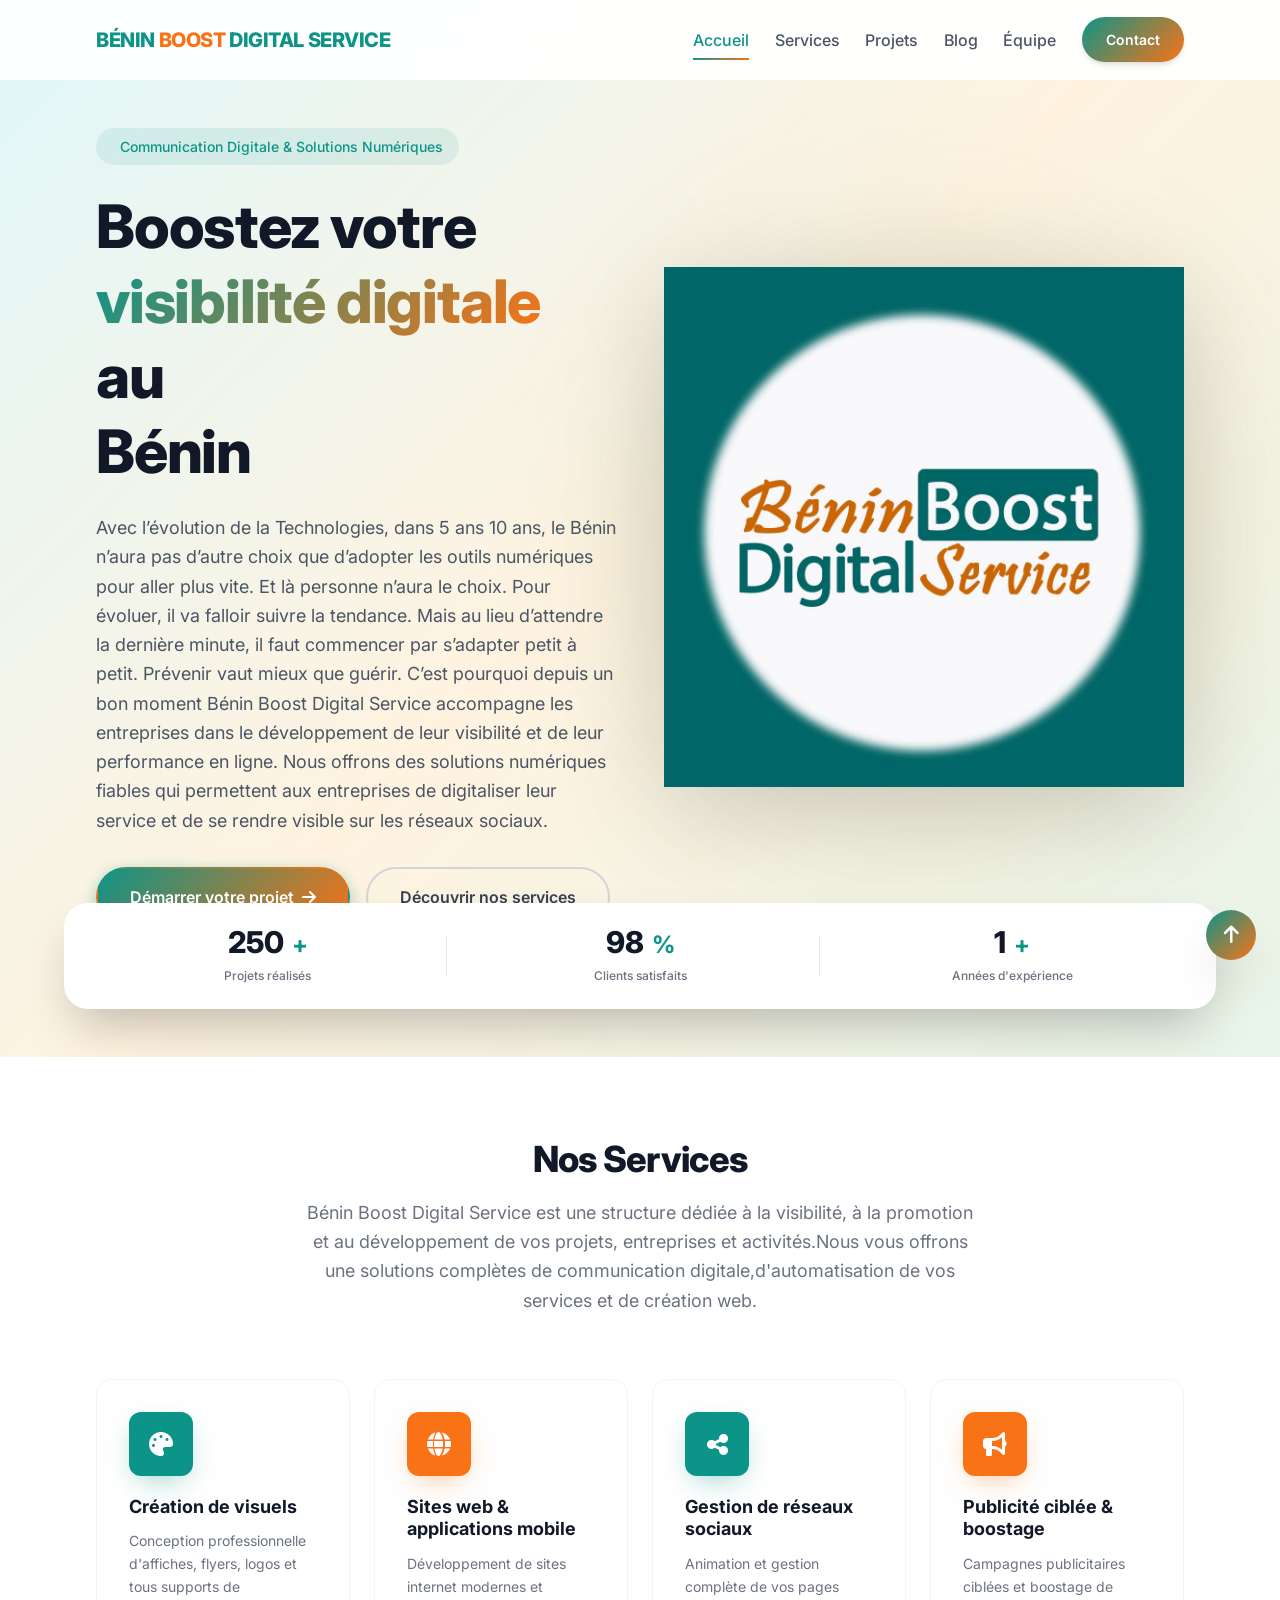
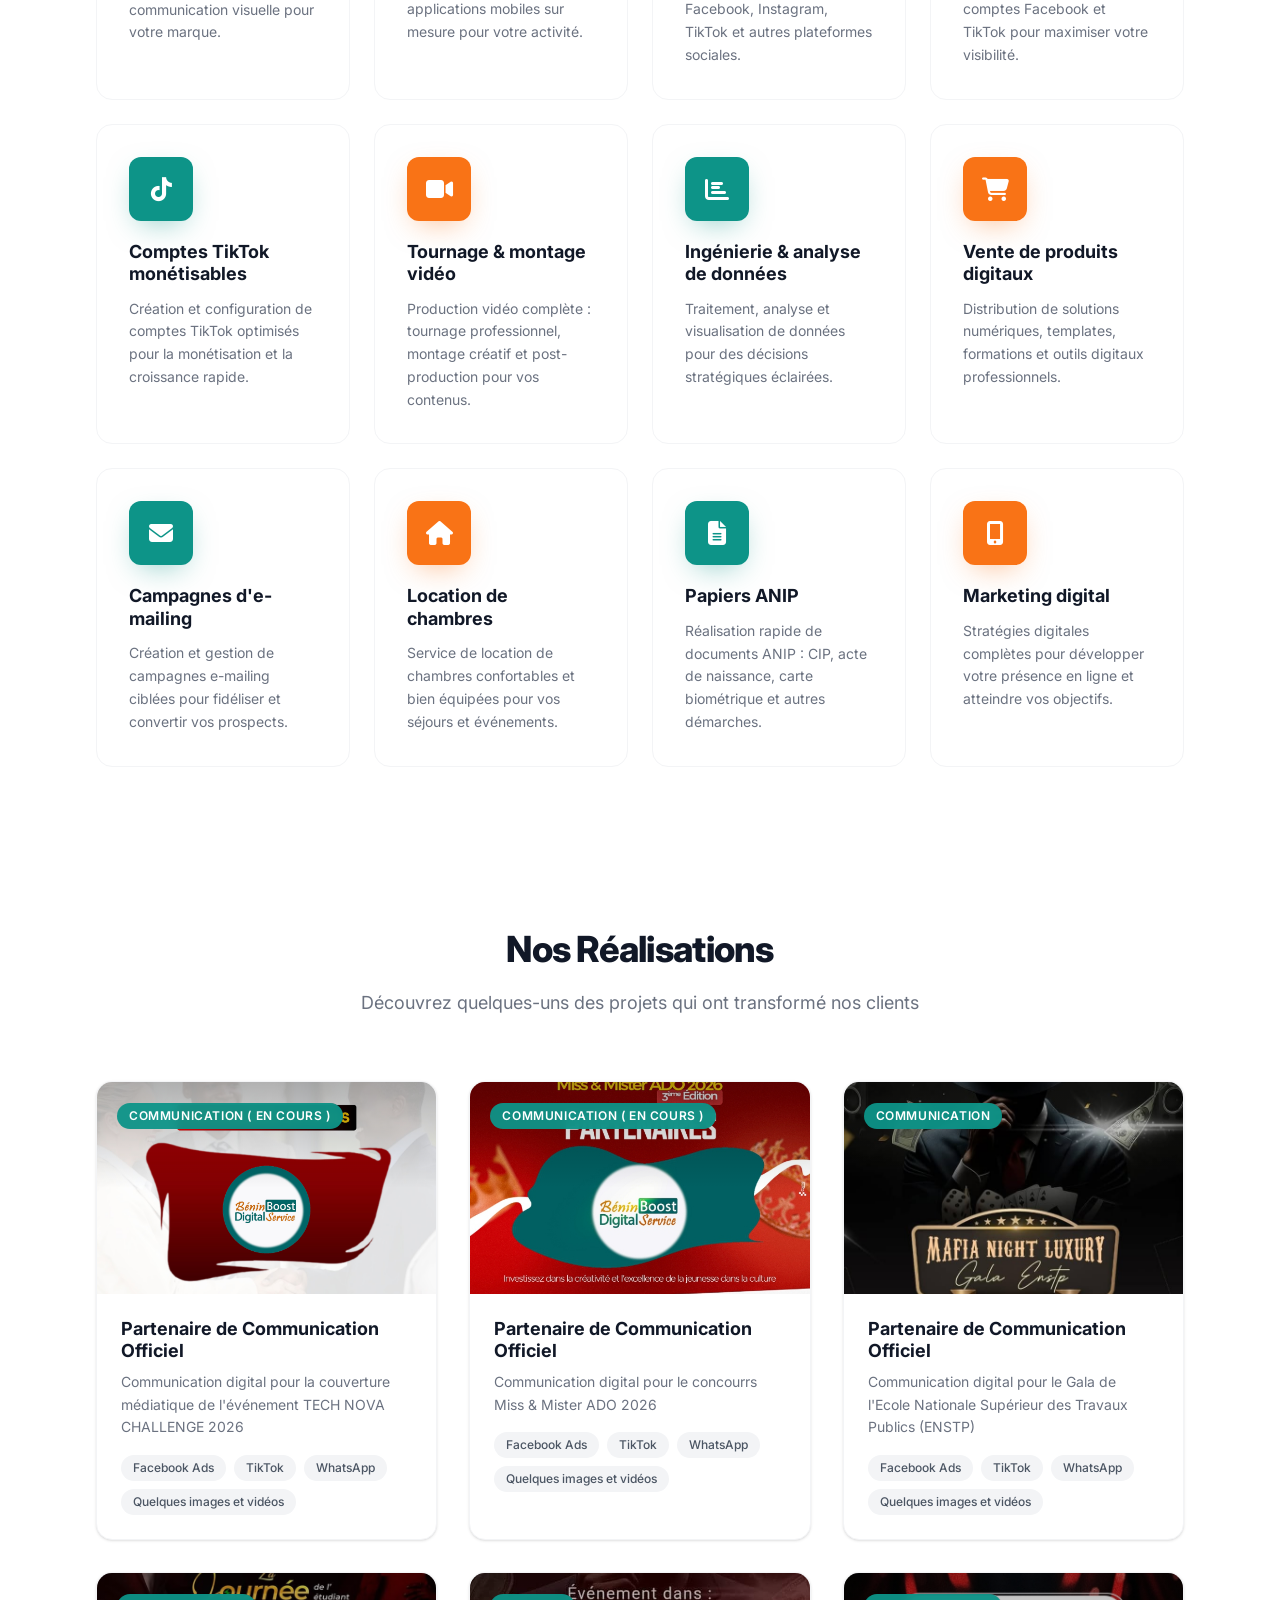
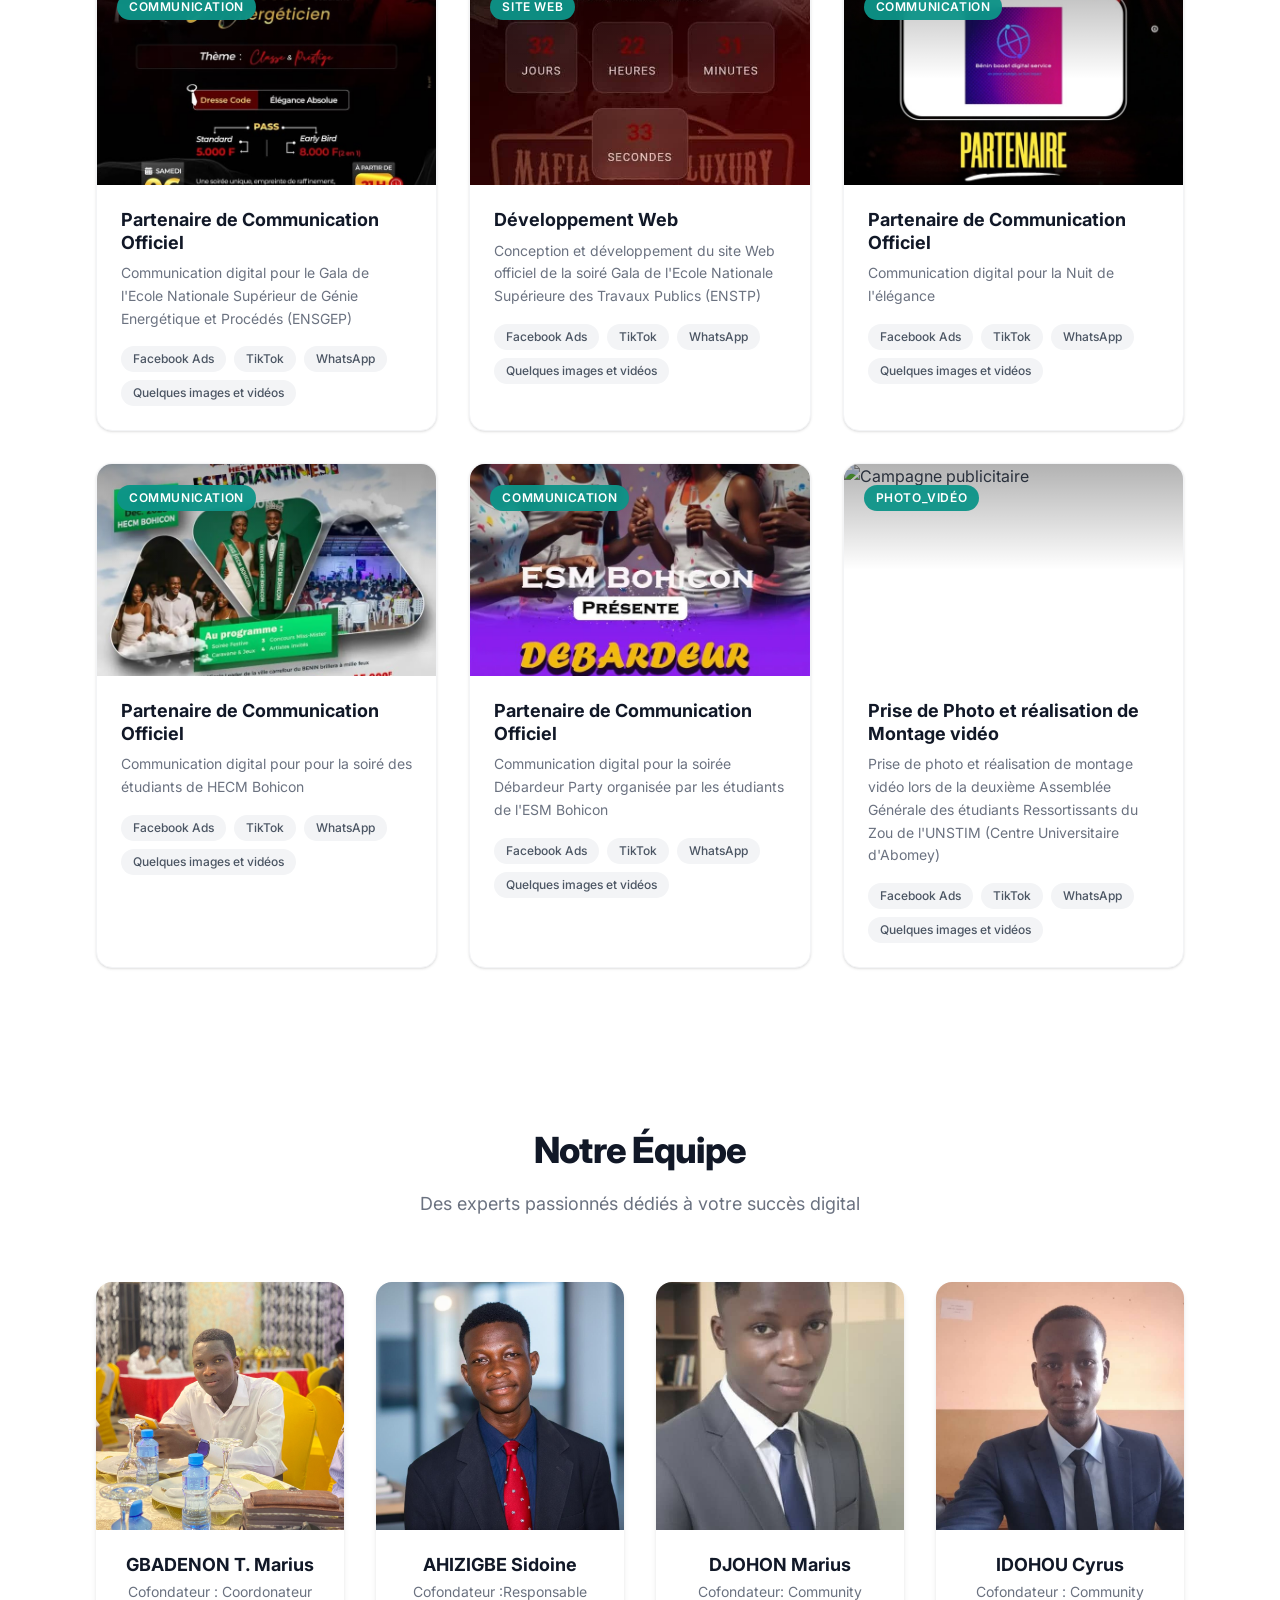
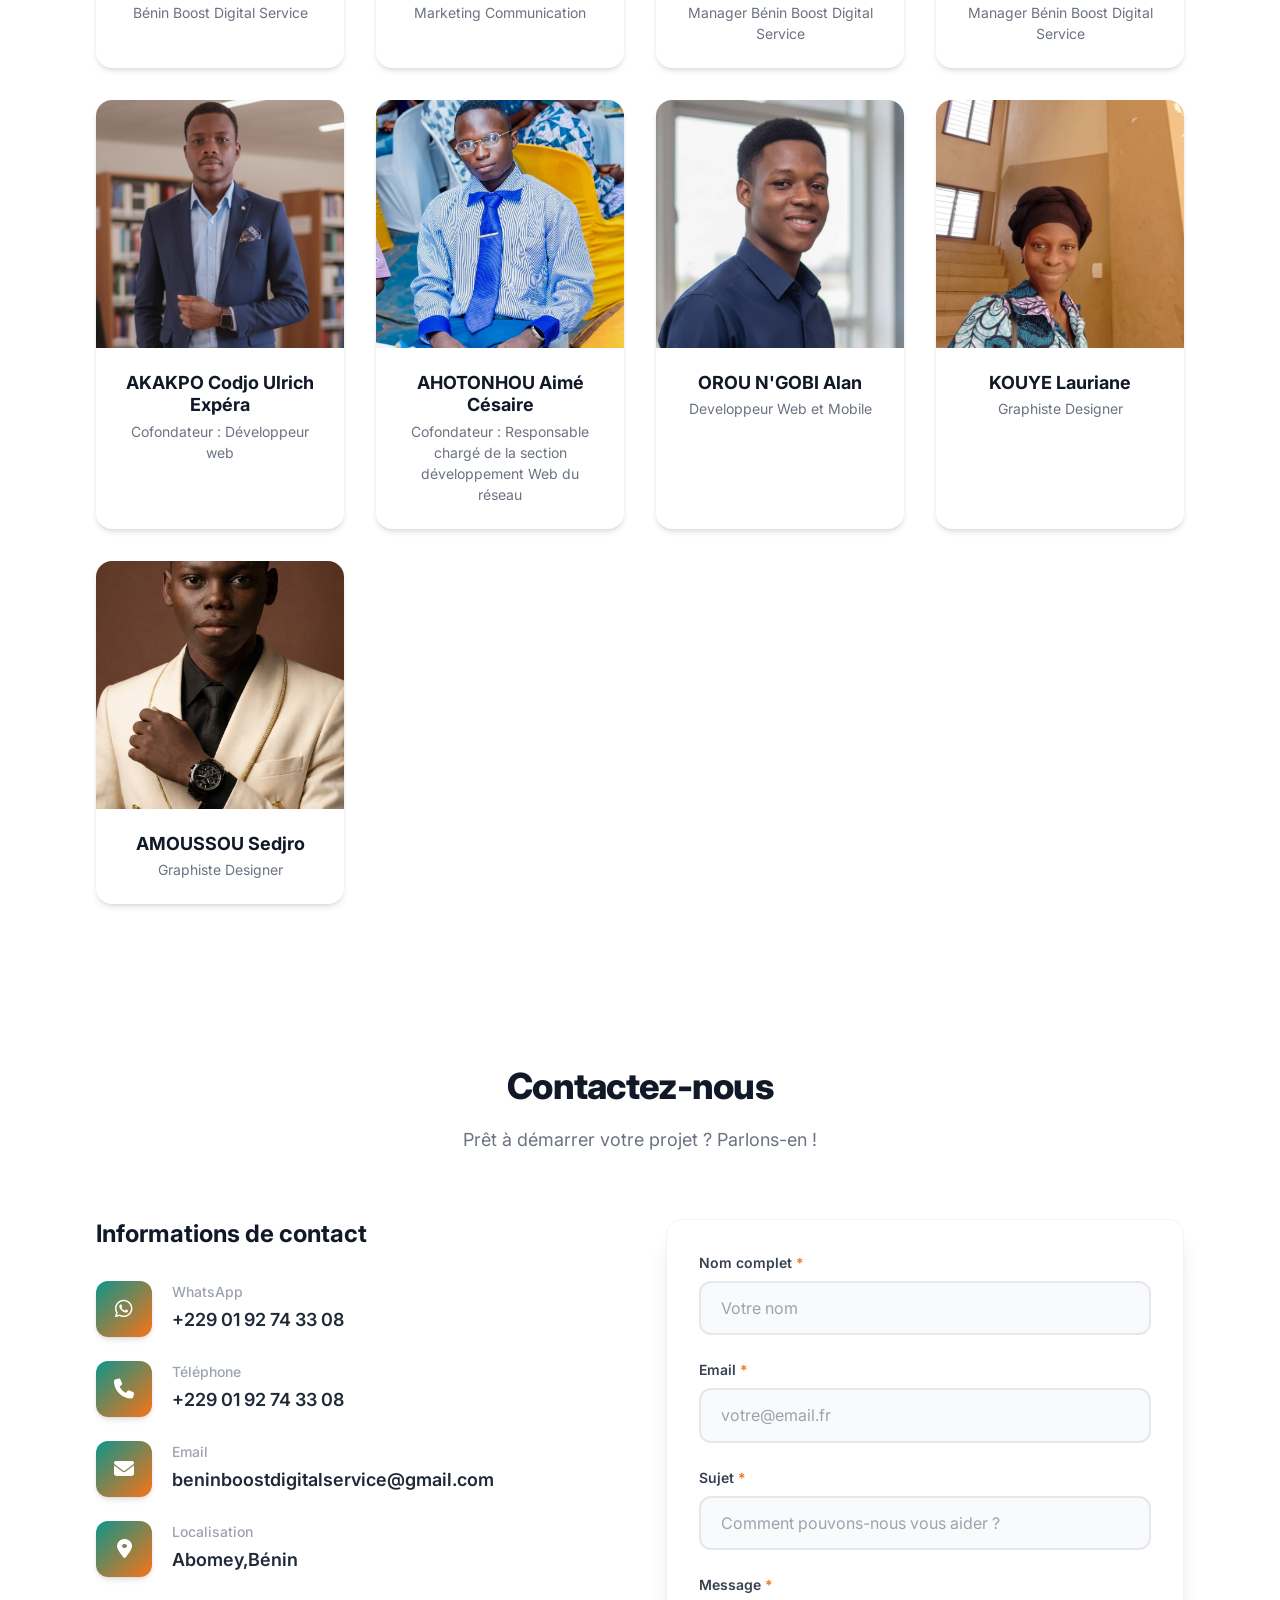
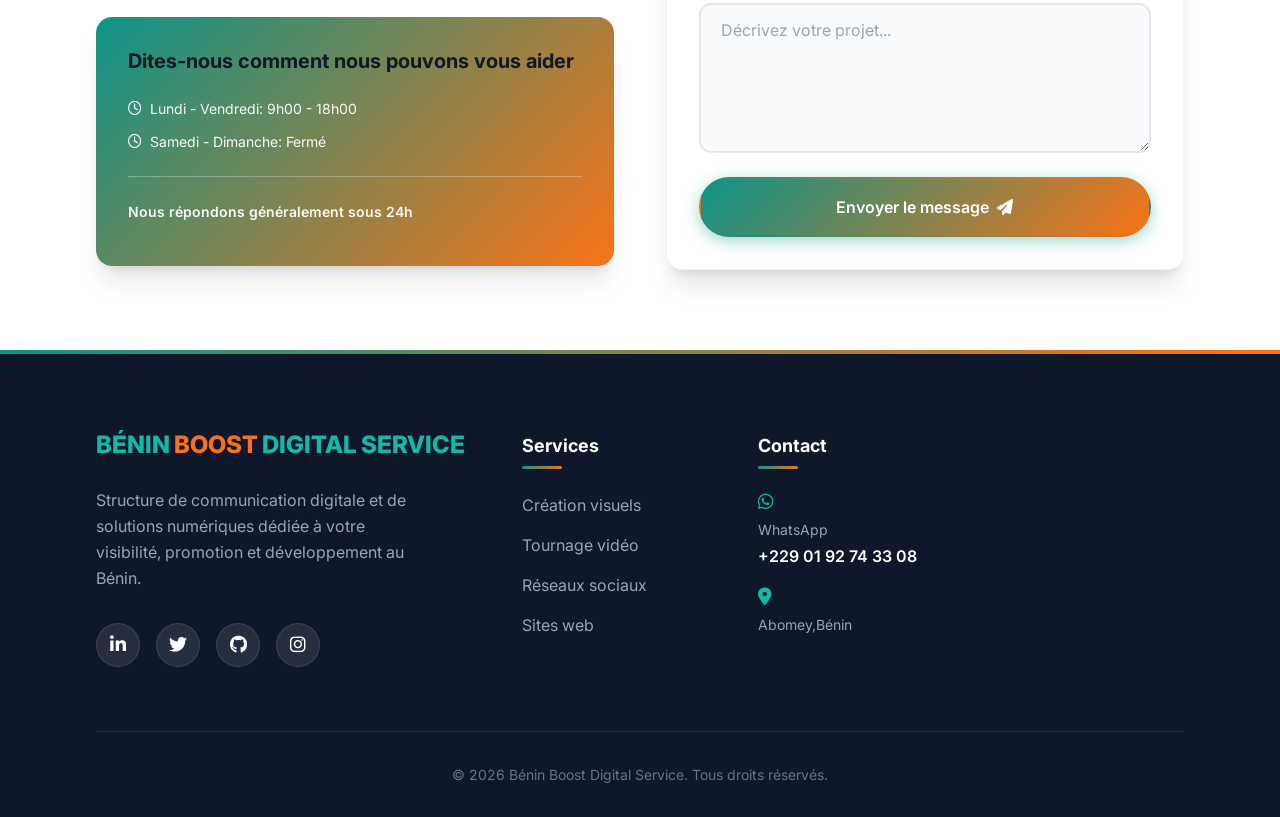
==== index.htm @ 4e79a6dd "Correct spelling of 'GraphistE' to 'Graphiste'" ====
<!DOCTYPE html>
<html lang="fr">
<head>
    <!-- ============================================
         META INFORMATIONS
         ============================================
         - charset: Encodage UTF-8 pour caractères spéciaux
         - viewport: Responsive design mobile
         - description: SEO - Description pour Google
    -->
    <meta charset="UTF-8">
    <meta name="viewport" content="width=device-width, initial-scale=1.0, maximum-scale=5.0">
    <meta name="description" content="Bénin Boost Digital - Agence de communication digitale et solutions numériques au Bénin. Visibilité, promotion et développement de vos projets.">
    
    <!-- Titre de la page (visible dans l'onglet) -->
    <title>Bénin Boost Digital Service  | Communication Digitale & Solutions Numériques</title>
    
    <!-- ============================================
         LIENS VERS FEUILLES DE STYLE
         ============================================
         - Font Awesome: Icônes (réseaux sociaux, services)
         - Google Fonts: Typographie (Inter par défaut)
         - styles.css: Vos styles personnalisés
    -->
    <link rel="stylesheet" href="https://cdnjs.cloudflare.com/ajax/libs/font-awesome/6.4.0/css/all.min.css">
    <link href="https://fonts.googleapis.com/css2?family=Inter:wght@300;400;500;600;700;800&display=swap" rel="stylesheet">
    <link rel="stylesheet" href="css/style.css">
    
    <!-- Favicon (icône dans l'onglet) -->
    <link rel="icon" type="image/png" href="image/favicon.jpeg">
</head>
<body>
    
    <!-- ============================================
         HEADER / NAVIGATION
         ============================================
         Classes:
         - .header: Conteneur principal header
         - .nav: Barre de navigation
         - .nav-scrolled: Ajoutée via JS quand on scroll
    -->
         
    <header class="header" id="header">
        <nav class="nav container">
            <!-- LOGO -->
            <!-- Modifiez le texte ici pour changer le nom -->
            <a href="#" class="nav__logo">
                <span class="logo__benin">BÉNIN</span>
                <span class="logo__boost">BOOST</span>
                <span class="logo__digital">DIGITAL</span>
                <span class="logo__digital">SERVICE</span>
            </a>
            
            <!-- MENU DE NAVIGATION -->
            <!-- Ajoutez/retirez des <li> pour modifier les liens -->
            <ul class="nav__menu" id="nav-menu">
                <li class="nav__item">
                    <a href="#accueil" class="nav__link active">Accueil</a>
                </li>
                <li class="nav__item">
                    <a href="#services" class="nav__link">Services</a>
                </li>
                <li class="nav__item">
                    <a href="#projets" class="nav__link">Projets</a>
                </li>
                <li class="nav__item">
                    <a href="#blog" class="nav__link">Blog</a>
                </li>
                <li class="nav__item">
                    <a href="#equipe" class="nav__link">Équipe</a>
                </li>
                <li class="nav__item">
                    <!-- Bouton CTA (Call To Action) -->
                    <a href="#contact" class="nav__cta">Contact</a>
                </li>
            </ul>
            
            <!-- BOUTON MENU MOBILE (hamburger) -->
            <div class="nav__toggle" id="nav-toggle">
                <i class="fas fa-bars"></i>
            </div>
        </nav>
    </header>

    <!-- ============================================
         SECTION HERO (Accueil)
         ============================================
         - Section principale avec titre accrocheur
         - Stats en dessous du hero
    -->
     
    <section class="hero section" id="accueil">
        <div class="hero__container container grid">
            <!-- CONTENU TEXTE -->
            <div class="hero__content">
                <!-- Badge au-dessus du titre -->
                <span class="hero__badge">
                    <i class="fas fa-sparkles"></i>
                    Communication Digitale & Solutions Numériques
                </span>
                
                <!-- Titre principal (H1 unique par page) -->
                <h1 class="hero__title">
                    Boostez votre <br>
                    <span class="text-gradient">visibilité digitale</span> au <br>
                    Bénin
                </h1>
                
                <!-- Description -->
                <p class="hero__description">
                   Avec l’évolution de la Technologies, dans 5 ans 10 ans, le Bénin n’aura pas d’autre choix que d’adopter les outils numériques pour aller plus vite. Et là personne n’aura le choix. Pour évoluer, il va falloir suivre la tendance. 
                    Mais au lieu d’attendre la dernière minute, il faut commencer par s’adapter petit à petit. Prévenir vaut mieux que guérir. 
                    C’est pourquoi depuis un bon moment Bénin Boost Digital Service accompagne les entreprises dans le développement de leur visibilité et de leur performance en ligne.
                    Nous offrons des solutions numériques fiables qui permettent aux entreprises de digitaliser leur service et de se rendre visible sur les réseaux sociaux. 
                </p>
                
                <!-- BOUTONS D'ACTION -->
                <div class="hero__buttons">
                    <!-- Bouton primaire (vert/orange) -->
                    <a href="#contact" class="btn btn--primary">
                        Démarrer votre projet <i class="fas fa-arrow-right"></i>
                    </a>
                    <!-- Bouton secondaire (outline) -->
                    <a href="#services" class="btn btn--outline">
                        Découvrir nos services
                    </a>
                </div>
            </div>
            
            <!-- IMAGE HERO -->
            <!-- Remplacez le src par votre image 3D -->
            <div class="hero__image">
                <img src="image/favicon.jpeg" alt="Illustration 3D visibilité digitale" class="hero__img">
                <!-- Effet décoratif derrière l'image -->
                <div class="hero__blob"></div>
            </div>
        </div>
        
        <!-- ============================================
             STATISTIQUES (sous le hero)
             ============================================
             Modifiez les chiffres selon vos réelles stats
        -->
        <div class="stats container">
            <div class="stats__grid">
            
                <div class="stat__item">
                    <span class="stat__number" data-target="250">250</span>
                    <span class="stat__suffix">+</span>
                    <p class="stat__label">Projets réalisés</p>
                </div>
            
                <div class="stat__item">
                    <span class="stat__number" data-target="98">98</span>
                    <span class="stat__suffix">%</span>
                    <p class="stat__label">Clients satisfaits</p>
                </div>
            
                <div class="stat__item">
                    <span class="stat__number" data-target="15">1</span>
                    <span class="stat__suffix">+</span>
                    <p class="stat__label">Années d'expérience</p>
                </div>
            </div>
        </div>
    </section>

    <!-- ============================================
         SECTION SERVICES
         ============================================
         - 9 cartes de services
         - Grille responsive 3 colonnes
    -->
    <section class="services section" id="services">
        <div class="container">
            <!-- EN-TÊTE DE SECTION -->
            <div class="section__header">
                <h2 class="section__title">Nos Services</h2>
                <p class="section__subtitle">
                   Bénin Boost Digital Service est une structure dédiée à la visibilité, à la promotion et au développement 
                    de vos projets, entreprises et activités.Nous vous offrons une  solutions complètes de 
                    communication digitale,d'automatisation de vos services  et de  création web.
                </p>
            </div>
            
            <!-- GRILLE DES SERVICES -->
            <div class="services__grid">
                
                <!-- SERVICE 1: Création visuelle -->
                <!-- Modifiez l'icône dans <i class="..."> -->
                <article class="service__card">
                    <div class="service__icon service__icon--green">
                        <i class="fas fa-palette"></i>
                    </div>
                    <h3 class="service__title">Création de visuels</h3>
                    <p class="service__description">
                        Conception professionnelle d'affiches, flyers, logos et tous 
                        supports de communication visuelle pour votre marque.
                    </p>
                </article>
                
                <!-- SERVICE 2: Tournage vidéo -->
                  <article class="service__card">
                    <div class="service__icon service__icon--orange">
                        <i class="fas fa-globe"></i>
                    </div>
                    <h3 class="service__title">Sites web & applications mobile</h3>
                    <p class="service__description">
                        Développement de sites internet modernes et applications mobiles 
                        sur mesure pour votre activité.
                    </p>
                </article>
                
                
                <!-- SERVICE 3: Réseaux sociaux -->
                <article class="service__card">
                    <div class="service__icon service__icon--green">
                        <i class="fas fa-share-nodes"></i>
                    </div>
                    <h3 class="service__title">Gestion de réseaux sociaux</h3>
                    <p class="service__description">
                        Animation et gestion complète de vos pages Facebook, Instagram, 
                        TikTok et autres plateformes sociales.
                    </p>
                </article>
                
                <!-- SERVICE 4: Publicité -->
                <article class="service__card">
                    <div class="service__icon service__icon--orange">
                        <i class="fas fa-bullhorn"></i>
                    </div>
                    <h3 class="service__title">Publicité ciblée & boostage</h3>
                    <p class="service__description">
                        Campagnes publicitaires ciblées et boostage de comptes Facebook 
                        et TikTok pour maximiser votre visibilité.
                    </p>
                </article>
                
                <!-- SERVICE 5: TikTok -->
                <article class="service__card">
                    <div class="service__icon service__icon--green">
                        <i class="fab fa-tiktok"></i>
                    </div>
                    <h3 class="service__title">Comptes TikTok monétisables</h3>
                    <p class="service__description">
                        Création et configuration de comptes TikTok optimisés pour la 
                        monétisation et la croissance rapide.
                    </p>
                </article>
                
                <!-- SERVICE 6: Web & Mobile -->
               <article class="service__card">
                    <div class="service__icon service__icon--orange">
                        <i class="fas fa-video"></i>
                    </div>
                    <h3 class="service__title">Tournage & montage vidéo</h3>
                    <p class="service__description">
                        Production vidéo complète : tournage professionnel, montage 
                        créatif et post-production pour vos contenus.
                    </p>
                </article>
                
                <!-- SERVICE 7: Data -->
                <article class="service__card">
                    <div class="service__icon service__icon--green">
                        <i class="fas fa-chart-bar"></i>
                    </div>
                    <h3 class="service__title">Ingénierie & analyse de données</h3>
                    <p class="service__description">
                        Traitement, analyse et visualisation de données pour des 
                        décisions stratégiques éclairées.
                    </p>
                </article>
                
                <!-- SERVICE 8: Produits digitaux -->
                <article class="service__card">
                    <div class="service__icon service__icon--orange">
                        <i class="fas fa-shopping-cart"></i>
                    </div>
                    <h3 class="service__title">Vente de produits digitaux</h3>
                    <p class="service__description">
                        Distribution de solutions numériques, templates, formations 
                        et outils digitaux professionnels.
                    </p>
                </article>
                
                <!-- SERVICE 9: E-mailing -->
                <article class="service__card">
                    <div class="service__icon service__icon--green">
                        <i class="fas fa-envelope"></i>
                    </div>
                    <h3 class="service__title">Campagnes d'e-mailing</h3>
                    <p class="service__description">
                        Création et gestion de campagnes e-mailing ciblées pour fidéliser 
                        et convertir vos prospects.
                    </p>
                </article>
                
                <!-- SERVICE 10: Location -->
                <article class="service__card">
                    <div class="service__icon service__icon--orange">
                        <i class="fas fa-home"></i>
                    </div>
                    <h3 class="service__title">Location de chambres</h3>
                    <p class="service__description">
                        Service de location de chambres confortables et bien équipées 
                        pour vos séjours et événements.
                    </p>
                </article>
                
                <!-- SERVICE 11: ANIP -->
                <article class="service__card">
                    <div class="service__icon service__icon--green">
                        <i class="fas fa-file-alt"></i>
                    </div>
                    <h3 class="service__title">Papiers ANIP</h3>
                    <p class="service__description">
                        Réalisation rapide de documents ANIP : CIP, acte de naissance, 
                        carte biométrique et autres démarches.
                    </p>
                </article>
                
                <!-- SERVICE 12: Marketing digital -->
                <article class="service__card">
                    <div class="service__icon service__icon--orange">
                        <i class="fas fa-mobile-alt"></i>
                    </div>
                    <h3 class="service__title">Marketing digital</h3>
                    <p class="service__description">
                        Stratégies digitales complètes pour développer votre présence 
                        en ligne et atteindre vos objectifs.
                    </p>
                </article>
                
                
            </div>
        </div>
    </section>

    <!-- ============================================
         SECTION RÉALISATIONS (Portfolio)
         ============================================
         - Grille de projets avec images
         - Tags de catégories
    -->
    <section class="projects section" id="projets">
        <div class="container">
            <div class="section__header">
                <h2 class="section__title">Nos Réalisations</h2>
                <p class="section__subtitle">
                    Découvrez quelques-uns des projets qui ont transformé nos clients
                </p>
            </div>
            
            <!-- GRILLE DES PROJETS -->
            <div class="projects__grid">
                
                <!-- PROJET 1 -->
                <article class="project__card">
                    <div class="project__image">
                        <!-- Remplacez par votre image -->
                        <img src="image/Nos_réalisations/TECH_NOVA.jpeg" alt="Campagne publicitaire et couverture médiatique de l'événement TECH NOVA 2026">
                        <div class="project__overlay">
                            <span class="project__category">Communication ( En cours )</span>
                        </div>
                    </div>
                    <div class="project__content">
                        <h3 class="project__title">Partenaire de Communication Officiel</h3>
                        <p class="project__description">
                            Communication digital pour la couverture médiatique de l'événement TECH NOVA CHALLENGE 2026  
                        </p>
                        <div class="project__tags">
                            <span class="tag">Facebook Ads</span>
                            <span class="tag">TikTok</span>
                            <span class="tag">WhatsApp</span>
                            <span class="tag">Quelques images et vidéos</span>
                        </div>
                    </div>
                </article>
                
                 <article class="project__card">
                    <div class="project__image">
                        <!-- Remplacez par votre image -->
                        <img src="image/miss_mister_ADO.jpg" alt="Campagne publicitaire ">
                        <div class="project__overlay">
                            <span class="project__category">Communication ( En cours )</span>
                        </div>
                    </div>
                    <div class="project__content">
                        <h3 class="project__title">Partenaire de Communication Officiel</h3>
                        <p class="project__description">
                            Communication digital pour le concourrs Miss & Mister ADO 2026
                        </p>
                        <div class="project__tags">
                            <span class="tag">Facebook Ads</span>
                            <span class="tag">TikTok</span>
                            <span class="tag">WhatsApp</span>
                            <span class="tag">Quelques images et vidéos</span>
                        </div>
                    </div>
                </article>

                <article class="project__card">
                    <div class="project__image">
                        <!-- Remplacez par votre image -->
                        <img src="image/enstp.jpg" alt="Campagne publicitaire ">
                        <div class="project__overlay">
                            <span class="project__category">Communication </span>
                        </div>
                    </div>
                    <div class="project__content">
                        <h3 class="project__title">Partenaire de Communication Officiel</h3>
                        <p class="project__description">
                            Communication digital pour le Gala de l'Ecole Nationale Supérieur des Travaux Publics (ENSTP)
                        </p>
                        <div class="project__tags">
                            <span class="tag">Facebook Ads</span>
                            <span class="tag">TikTok</span>
                            <span class="tag">WhatsApp</span>
                            <span class="tag">Quelques images et vidéos</span>
                        </div>
                    </div>
                </article>

                <article class="project__card">
                    <div class="project__image">
                        <!-- Remplacez par votre image -->
                        <img src="image/ensgep.jpg" alt="Campagne publicitaire ">
                        <div class="project__overlay">
                            <span class="project__category">Communication</span>
                        </div>
                    </div>
                    <div class="project__content">
                        <h3 class="project__title">Partenaire de Communication Officiel</h3>
                        <p class="project__description">
                            Communication digital pour le Gala de l'Ecole Nationale Supérieur de Génie Energétique et Procédés (ENSGEP)
                        </p>
                        <div class="project__tags">
                            <span class="tag">Facebook Ads</span>
                            <span class="tag">TikTok</span>
                            <span class="tag">WhatsApp</span>
                            <span class="tag">Quelques images et vidéos</span>
                        </div>
                    </div>
                </article>
                
                 <article class="project__card">
                    <div class="project__image">
                        <!-- Remplacez par votre image -->
                        <img src="image/site_enstp.jpg" alt="Campagne publicitaire ">
                        <div class="project__overlay">
                            <span class="project__category"> site web</span>
                        </div>
                    </div>
                    <div class="project__content">
                        <h3 class="project__title">Développement Web </h3>
                        <p class="project__description">
                           Conception et développement du site Web officiel de la soiré Gala de l'Ecole Nationale Supérieure des Travaux Publics (ENSTP)
                        </p>
                        <div class="project__tags">
                            <span class="tag">Facebook Ads</span>
                            <span class="tag">TikTok</span>
                            <span class="tag">WhatsApp</span>
                            <span class="tag">Quelques images et vidéos</span>
                        </div>
                    </div>
                </article>

                 <article class="project__card">
                    <div class="project__image">
                        <!-- Remplacez par votre image -->
                        <img src="image/nuit_de_élégance.jpg" alt="Campagne publicitaire ">
                        <div class="project__overlay">
                            <span class="project__category">Communication</span>
                        </div>
                    </div>
                    <div class="project__content">
                        <h3 class="project__title">Partenaire de Communication Officiel</h3>
                        <p class="project__description">
                            Communication digital pour la Nuit de l'élégance 
                        </p>
                        <div class="project__tags">
                            <span class="tag">Facebook Ads</span>
                            <span class="tag">TikTok</span>
                            <span class="tag">WhatsApp</span>
                            <span class="tag">Quelques images et vidéos</span>
                        </div>
                    </div>
                </article>

                 <article class="project__card">
                    <div class="project__image">
                        <!-- Remplacez par votre image -->
                        <img src="image/soiré_hecm.jpg" alt="Campagne publicitaire ">
                        <div class="project__overlay">
                            <span class="project__category">Communication</span>
                        </div>
                    </div>
                    <div class="project__content">
                        <h3 class="project__title">Partenaire de Communication Officiel</h3>
                        <p class="project__description">
                            Communication digital pour pour la soiré des étudiants de HECM Bohicon 
                        </p>
                        <div class="project__tags">
                            <span class="tag">Facebook Ads</span>
                            <span class="tag">TikTok</span>
                            <span class="tag">WhatsApp</span>
                            <span class="tag">Quelques images et vidéos</span>
                        </div>
                    </div>
                </article>

                 <article class="project__card">
                    <div class="project__image">
                        <!-- Remplacez par votre image -->
                        <img src="image/débaedeur_party.jpg" alt="Campagne publicitaire ">
                        <div class="project__overlay">
                            <span class="project__category">Communication</span>
                        </div>
                    </div>
                    <div class="project__content">
                        <h3 class="project__title">Partenaire de Communication Officiel</h3>
                        <p class="project__description">
                            Communication digital pour la soirée Débardeur Party organisée par les étudiants de l'ESM Bohicon 
                        </p>
                        <div class="project__tags">
                            <span class="tag">Facebook Ads</span>
                            <span class="tag">TikTok</span>
                            <span class="tag">WhatsApp</span>
                            <span class="tag">Quelques images et vidéos</span>
                        </div>
                    </div>
                </article>

                 <article class="project__card">
                    <div class="project__image">
                        <!-- Remplacez par votre image -->
                        <img src="image/aerz_abomey.png" alt="Campagne publicitaire ">
                        <div class="project__overlay">
                            <span class="project__category">Photo_Vidéo</span>
                        </div>
                    </div>
                    <div class="project__content">
                        <h3 class="project__title">Prise de Photo et réalisation de Montage vidéo</h3>
                        <p class="project__description">
                            Prise de photo et réalisation de montage vidéo lors de la deuxième Assemblée Générale des étudiants Ressortissants du Zou de l'UNSTIM (Centre Universitaire d'Abomey)
                        </p>
                        <div class="project__tags">
                            <span class="tag">Facebook Ads</span>
                            <span class="tag">TikTok</span>
                            <span class="tag">WhatsApp</span>
                            <span class="tag">Quelques images et vidéos</span>
                        </div>
                    </div>
                </article>

                 
                <!-- PROJET 2 -->
                 
                <!--
                <article class="project__card">
                    <div class="project__image">
                        <img src="assets/project-2.jpg" alt="Identité visuelle Restaurant">
                        <div class="project__overlay">
                            <span class="project__category">Design graphique</span>
                        </div>
                    </div>
                    <div class="project__content">
                        <h3 class="project__title">Identité visuelle - Restaurant</h3>
                        <p class="project__description">
                            Création complète d'identité visuelle : logo, menus, flyers et visuels réseaux sociaux.
                        </p>
                        <div class="project__tags">
                            <span class="tag">Logo</span>
                            <span class="tag">Flyers</span>
                            <span class="tag">Branding</span>
                        </div>
                    </div>
                </article>
                -->
                
                <!-- PROJET 3 -->
                <!--
                <article class="project__card">
                    <div class="project__image">
                        <img src="assets/project-3.jpg" alt="Vidéo promotionnelle">
                        <div class="project__overlay">
                            <span class="project__category">Production vidéo</span>
                        </div>
                    </div>
                    <div class="project__content">
                        <h3 class="project__title">Vidéo promotionnelle - Événement</h3>
                        <p class="project__description">
                            Tournage et montage vidéo professionnel pour festival culturel à Cotonou.
                        </p>
                        <div class="project__tags">
                            <span class="tag">Tournage</span>
                            <span class="tag">Montage</span>
                            <span class="tag">Événement</span>
                        </div>
                    </div>
                </article>
                -->
                
                <!-- PROJET 4 -->
                <!--
                <article class="project__card">
                    <div class="project__image">
                        <img src="assets/project-4.jpg" alt="Application mobile Livraison">
                        <div class="project__overlay">
                            <span class="project__category">Développement mobile</span>
                        </div>
                    </div>
                    <div class="project__content">
                        <h3 class="project__title">Application mobile - Livraison</h3>
                        <p class="project__description">
                            App de livraison à domicile avec géolocalisation et paiement mobile money.
                        </p>
                        <div class="project__tags">
                            <span class="tag">Mobile</span>
                            <span class="tag">iOS</span>
                            <span class="tag">Android</span>
                        </div>
                    </div>
                </article>
                -->
                
                <!-- PROJET 5 -->
                <!--
                <article class="project__card">
                    <div class="project__image">
                        <img src="assets/project-5.jpg" alt="Gestion réseaux sociaux Boutique">
                        <div class="project__overlay">
                            <span class="project__category">Social Media</span>
                        </div>
                    </div>
                    <div class="project__content">
                        <h3 class="project__title">Gestion réseaux sociaux - Boutique mode</h3>
                        <p class="project__description">
                            Animation Instagram et TikTok : +5000 abonnés en 2 mois avec contenu engageant.
                        </p>
                        <div class="project__tags">
                            <span class="tag">Instagram</span>
                            <span class="tag">TikTok</span>
                            <span class="tag">Growth</span>
                        </div>
                    </div>
                </article>
                -->
                
                <!-- PROJET 6 -->
                <!--
                <article class="project__card">
                    <div class="project__image">
                        <img src="assets/project-6.jpg" alt="Site E-commerce Artisanat">
                        <div class="project__overlay">
                            <span class="project__category">Développement web</span>
                        </div>
                    </div>
                    <div class="project__content">
                        <h3 class="project__title">Site e-commerce - Artisanat local</h3>
                        <p class="project__description">
                            Boutique en ligne pour artisans béninois avec paiement sécurisé et livraison intégrée.
                        </p>
                        <div class="project__tags">
                            <span class="tag">E-commerce</span>
                            <span class="tag">Web</span>
                            <span class="tag">Paiement</span>
                        </div>
                    </div>
                </article>
                -->
                
            </div>
        </div>
    </section>

    <!-- ============================================
         SECTION BLOG & ACTUALITÉS
         ============================================
         - Articles avec filtres par catégorie
         - Système de filtrage JS
    -->
<!--
    
    <section class="blog section" id="blog">
        <div class="container">
            <div class="section__header">
                <h2 class="section__title">Blog & Actualités</h2>
                <p class="section__subtitle">
                    Restez informé des dernières tendances et innovations du monde numérique
                </p>
            </div>
            
             FILTRES DE CATÉGORIE --
             Ajoutez des boutons ici pour plus de filtres
            <div class="blog__filters">
                <button class="filter__btn active" data-filter="all">Tous</button>
                <button class="filter__btn" data-filter="reseaux">Réseaux Sociaux</button>
                <button class="filter__btn" data-filter="marketing">Marketing Digital</button>
                <button class="filter__btn" data-filter="design">Design</button>
                <button class="filter__btn" data-filter="dev">Développement</button>
                <button class="filter__btn" data-filter="pub">Publicité</button>
                <button class="filter__btn" data-filter="video">Vidéo</button>
            </div>
            
            GRILLE DES ARTICLES 
            <div class="blog__grid">
                
                 ARTICLE EN VEDETTE (plus grand) 
                <article class="blog__card blog__card--featured" data-category="reseaux">
                    <div class="blog__image">
                        <img src="assets/blog-1.jpg" alt="Article visibilité Facebook">
                        <span class="blog__badge">Article en vedette</span>
                    </div>
                    <div class="blog__content">
                        <div class="blog__meta">
                            <span class="blog__date"><i class="far fa-calendar"></i> 15 Janvier 2026</span>
                            <span class="blog__read"><i class="far fa-clock"></i> 5 min</span>
                            <span class="blog__category">Réseaux Sociaux</span>
                        </div>
                        <h3 class="blog__title">Comment booster votre visibilité sur Facebook au Bénin</h3>
                        <p class="blog__excerpt">
                            Stratégies efficaces et conseils pratiques pour augmenter l'engagement de votre page Facebook et atteindre plus de clients.
                        </p>
                        <a href="#" class="blog__link">Lire l'article <i class="fas fa-arrow-right"></i></a>
                        <p class="blog__author">Par Fatoumata Diallo</p>
                    </div>
                </article>
                
                 ARTICLE STANDARD 
                <article class="blog__card" data-category="marketing">
                    <div class="blog__image">
                        <img src="assets/blog-2.jpg" alt="Article TikTok">
                        <span class="blog__category-tag">Marketing Digital</span>
                    </div>
                    <div class="blog__content">
                        <div class="blog__meta">
                            <span class="blog__date"><i class="far fa-calendar"></i> 12 Janvier 2026</span>
                            <span class="blog__read"><i class="far fa-clock"></i> 7 min</span>
                        </div>
                        <h3 class="blog__title">TikTok : La nouvelle mine d'or pour les entreprises béninoises</h3>
                        <p class="blog__excerpt">
                            Découvrez comment créer du contenu viral et monétiser votre compte TikTok pour développer...
                        </p>
                        <a href="#" class="blog__link">Lire plus <i class="fas fa-arrow-right"></i></a>
                        <p class="blog__author">Par Aïcha Koné</p>
                    </div>
                </article>
                
                <article class="blog__card" data-category="design">
                    <div class="blog__image">
                        <img src="assets/blog-3.jpg" alt="Article Design graphique">
                        <span class="blog__category-tag">Design</span>
                    </div>
                    <div class="blog__content">
                        <div class="blog__meta">
                            <span class="blog__date"><i class="far fa-calendar"></i> 8 Janvier 2026</span>
                            <span class="blog__read"><i class="far fa-clock"></i> 6 min</span>
                        </div>
                        <h3 class="blog__title">Les clés d'un design graphique qui convertit</h3>
                        <p class="blog__excerpt">
                            Apprenez à créer des visuels percutants qui captent l'attention et transforment vos prospects...
                        </p>
                        <a href="#" class="blog__link">Lire plus <i class="fas fa-arrow-right"></i></a>
                        <p class="blog__author">Par Aïcha Koné</p>
                    </div>
                </article>
                
                <article class="blog__card" data-category="dev">
                    <div class="blog__image">
                        <img src="assets/blog-4.jpg" alt="Article Site vs App">
                        <span class="blog__category-tag">Développement</span>
                    </div>
                    <div class="blog__content">
                        <div class="blog__meta">
                            <span class="blog__date"><i class="far fa-calendar"></i> 5 Janvier 2026</span>
                            <span class="blog__read"><i class="far fa-clock"></i> 8 min</span>
                        </div>
                        <h3 class="blog__title">Site web ou application mobile : Que choisir pour votre business ?</h3>
                        <p class="blog__excerpt">
                            Guide complet pour déterminer la meilleure solution digitale adaptée à vos besoins et budget.
                        </p>
                        <a href="#" class="blog__link">Lire plus <i class="fas fa-arrow-right"></i></a>
                        <p class="blog__author">Par Kodjo Amegah</p>
                    </div>
                </article>
                
                <article class="blog__card" data-category="pub">
                    <div class="blog__image">
                        <img src="assets/blog-5.jpg" alt="Article Publicité ciblée">
                        <span class="blog__category-tag">Publicité</span>
                    </div>
                    <div class="blog__content">
                        <div class="blog__meta">
                            <span class="blog__date"><i class="far fa-calendar"></i> 2 Janvier 2026</span>
                            <span class="blog__read"><i class="far fa-clock"></i> 10 min</span>
                        </div>
                        <h3 class="blog__title">Publicité ciblée : Comment optimiser votre budget marketing</h3>
                        <p class="blog__excerpt">
                            Techniques avancées de ciblage Facebook et TikTok Ads pour maximiser votre retour sur...
                        </p>
                        <a href="#" class="blog__link">Lire plus <i class="fas fa-arrow-right"></i></a>
                        <p class="blog__author">Par Armand Houetchenou</p>
                    </div>
                </article>
                
                <article class="blog__card" data-category="video">
                    <div class="blog__image">
                        <img src="assets/blog-6.jpg" alt="Article Stratégie vidéo">
                        <span class="blog__category-tag">Vidéo</span>
                    </div>
                    <div class="blog__content">
                        <div class="blog__meta">
                            <span class="blog__date"><i class="far fa-calendar"></i> 29 Décembre 2025</span>
                            <span class="blog__read"><i class="far fa-clock"></i> 5 min</span>
                        </div>
                        <h3 class="blog__title">5 erreurs à éviter dans votre stratégie de contenu vidéo</h3>
                        <p class="blog__excerpt">
                            Les pièges courants en production vidéo et comment créer des vidéos qui engagent votre...
                        </p>
                        <a href="#" class="blog__link">Lire plus <i class="fas fa-arrow-right"></i></a>
                        <p class="blog__author">Par Aïcha Koné</p>
                    </div>
                </article>
                
            </div>
            
             BOUTON VOIR PLUS
            <div class="blog__footer">
                <a href="#" class="btn btn--outline">Voir plus d'articles</a>
            </div>
        </div>
    </section>
-->


    <!-- ============================================
         SECTION ÉQUIPE
         ============================================
         - 4 membres avec photos et réseaux sociaux
    -->
    <section class="team section" id="equipe">
        <div class="container">
            <div class="section__header">
                <h2 class="section__title">Notre Équipe</h2>
                <p class="section__subtitle">
                    Des experts passionnés dédiés à votre succès digital
                </p>
            </div>
            
            <!-- GRILLE ÉQUIPE -->
            <div class="team__grid">
                
                <!-- MEMBRE 1 -->
                <article class="team__card">
                    <div class="team__image">
                        <!-- Photo du membre -->
                        <img src="image/Les%20membres/Marius_Gbadenon.jpg" alt="GBADENON T. Marius">
                    </div>
                    <div class="team__info">
                        <h3 class="team__name">GBADENON T. Marius </h3>
                         <p class="team__role"> Cofondateur : Coordonateur Bénin Boost Digital Service </p>
                        <!-- Réseaux sociaux -->
                        <!--
                        <div class="team__socials">
                            <a href="#" class="team__social" title="LinkedIn">
                                <i class="fab fa-linkedin-in"></i>
                            </a>
                            <a href="#" class="team__social" title="Twitter">
                                <i class="fab fa-twitter"></i>
                            </a>
                        </div>
                        -->
                    </div>
                </article>
                
                <!-- MEMBRE 2 -->
                <article class="team__card">
                    <div class="team__image">
                        <!-- Photo du membre -->
                        <img src="image/Les%20membres/Sidoine.jpg" alt="AHIZIGBE Sidoine">
                    </div>
                    <div class="team__info">
                        <h3 class="team__name">AHIZIGBE Sidoine</h3>
                         <p class="team__role"> Cofondateur :Responsable Marketing Communication </p>
                        <!-- Réseaux sociaux -->
                        <!--
                        <div class="team__socials">
                            <a href="#" class="team__social" title="LinkedIn">
                                <i class="fab fa-linkedin-in"></i>
                            </a>
                            <a href="#" class="team__social" title="Twitter">
                                <i class="fab fa-twitter"></i>
                            </a>
                        </div>
                        -->
                    </div>
                </article>
                
                <!-- MEMBRE 3 -->
                <article class="team__card">
                    <div class="team__image">
                        <!-- Photo du membre -->
                        <img src="image/Les%20membres/MARIUS_DJOHON.jpeg" alt="DHOHON Marius">
                    </div>
                    <div class="team__info">
                        <h3 class="team__name">DJOHON Marius</h3>
                        <p class="team__role"> Cofondateur: Community Manager Bénin Boost Digital Service </p>
                         <!-- Réseaux sociaux -->
                        <!-- Réseaux sociaux -->
                        <!--
                        <div class="team__socials">
                            <a href="#" class="team__social" title="LinkedIn">
                                <i class="fab fa-linkedin-in"></i>
                            </a>
                            <a href="#" class="team__social" title="Twitter">
                                <i class="fab fa-twitter"></i>
                            </a>
                        </div>
                        -->
                    </div>
                </article>
                <!-- MEMBRE 4 -->
                <article class="team__card">
                    <div class="team__image">
                        <!-- Photo du membre -->
                        <img src="image/Les%20membres/Cyrus .jpeg" alt="IDOHOU Cyrus ">
                    </div>
                    <div class="team__info">
                        <h3 class="team__name">IDOHOU Cyrus </h3>
                        <p class="team__role"> Cofondateur : Community Manager Bénin Boost Digital Service</p>
                        <!-- Réseaux sociaux -->
                        <!--
                        <div class="team__socials">
                            <a href="#" class="team__social" title="LinkedIn">
                                <i class="fab fa-linkedin-in"></i>
                            </a>
                            <a href="#" class="team__social" title="Twitter">
                                <i class="fab fa-twitter"></i>
                            </a>
                        </div>
                        -->
                    </div>
                </article>

                <!-- MEMBRE 5-->
                <article class="team__card">
                    <div class="team__image">
                        <!-- Photo du membre -->
                        <img src="image/Les%20membres/espera.png">
                    </div>
                    <div class="team__info">
                        <h3 class="team__name"> AKAKPO Codjo Ulrich Expéra </h3>
                        <p class="team__role"> Cofondateur : Développeur web </p>
                        <!-- Réseaux sociaux -->
                       <!--
                        <div class="team__socials">
                            <a href="#" class="team__social" title="LinkedIn">
                                <i class="fab fa-linkedin-in"></i>
                            </a>
                            <a href="#" class="team__social" title="Twitter">
                                <i class="fab fa-twitter"></i>
                            </a>
                        </div>
                        -->
                    </div>
                </article>

                <!-- MEMBRE 6 -->
                <article class="team__card">
                    <div class="team__image">
                        <!-- Photo du membre -->
                        <img src="image/Les%20membres/Aimé.jpg" alt="AHOTONHOU Aimé Césaire ">
                    </div>
                    <div class="team__info">
                        <h3 class="team__name">AHOTONHOU Aimé Césaire </h3>
                        <p class="team__role"> Cofondateur : Responsable chargé de la section développement Web du réseau </p>
                        <!-- Réseaux sociaux -->
                       <!--
                        <div class="team__socials">
                            <a href="#" class="team__social" title="LinkedIn">
                                <i class="fab fa-linkedin-in"></i>
                            </a>
                            <a href="#" class="team__social" title="Twitter">
                                <i class="fab fa-twitter"></i>
                            </a>
                        </div>
                        -->
                    </div>
                </article>

                <!-- MEMBRE 7 -->
                <!-- MEMBRE 8 -->
                <article class="team__card">
                    <div class="team__image">
                        <!-- Photo du membre -->
                        <img src="image/Les%20membres/Alan.jpeg" alt="OROU N'GOBI Alan">
                    </div>
                    <div class="team__info">
                        <h3 class="team__name">OROU N'GOBI Alan</h3>
                        <p class="team__role"> Developpeur Web et Mobile </p>
                        <!-- Réseaux sociaux -->
                       <!--
                        <div class="team__socials">
                            <a href="#" class="team__social" title="LinkedIn">
                                <i class="fab fa-linkedin-in"></i>
                            </a>
                            <a href="#" class="team__social" title="Twitter">
                                <i class="fab fa-twitter"></i>
                            </a>
                        </div>
                        -->
                    </div>
                </article>

                <!-- MEMBRE 9 -->
                <article class="team__card">
                    <div class="team__image">
                        <!-- Photo du membre -->
                        <img src="image/Les%20membres/Lauriane .jpeg" alt="KOUYE Lauriane">
                    </div>
                    <div class="team__info">
                        <h3 class="team__name">KOUYE Lauriane</h3>
                        <p class="team__role"> Graphiste Designer </p>
                        <!-- Réseaux sociaux -->
                       <!--
                        <div class="team__socials">
                            <a href="#" class="team__social" title="LinkedIn">
                                <i class="fab fa-linkedin-in"></i>
                            </a>
                            <a href="#" class="team__social" title="Twitter">
                                <i class="fab fa-twitter"></i>
                            </a>
                        </div>
                        -->
                    </div>
                </article>

                <!-- MEMBRE 10-->
                <article class="team__card">
                    <div class="team__image">
                        <!-- Photo du membre -->
                        <img src="image/Les%20membres/Amoussou_sedjro.jpg" alt="AMOUSSOU Sedjro">
                    </div>
                    <div class="team__info">
                        <h3 class="team__name">AMOUSSOU Sedjro</h3>
                        <p class="team__role"> Graphiste Designer </p>
                        <!-- Réseaux sociaux -->
                        <!--
                        <div class="team__socials">
                            <a href="#" class="team__social" title="LinkedIn">
                                <i class="fab fa-linkedin-in"></i>
                            </a>
                            <a href="#" class="team__social" title="Twitter">
                                <i class="fab fa-twitter"></i>
                            </a>
                        </div>
                        -->
                    </div>
                </article>  
            </div>
        </div>
    </section>

    <!-- ============================================
         SECTION CONTACT
         ============================================
         - Formulaire de contact
         - Informations de contact
    -->
    <section class="contact section" id="contact">
        <div class="container">
            <div class="section__header">
                <h2 class="section__title">Contactez-nous</h2>
                <p class="section__subtitle">
                    Prêt à démarrer votre projet ? Parlons-en !
                </p>
            </div>
            
            <div class="contact__container grid">
                <!-- INFORMATIONS DE CONTACT -->
                <div class="contact__info">
                    <h3 class="contact__info-title">Informations de contact</h3>
                    
                    <div class="contact__details">
                        <!-- WhatsApp -->
                        <div class="contact__item">
                            <div class="contact__icon">
                                <i class="fab fa-whatsapp"></i>
                            </div>
                            <div class="contact__text">
                                <span class="contact__label">WhatsApp</span>
                                <a href="https://wa.me/2290192743308" target="_blank">+229 01 92 74 33 08</a>
                            </div>
                        </div>
                        
                        <!-- Téléphone -->
                        <div class="contact__item">
                            <div class="contact__icon">
                                <i class="fas fa-phone"></i>
                            </div>
                            <div class="contact__text">
                                <span class="contact__label">Téléphone</span>
                                <a href="tel:+2290192743308">+229 01 92 74 33 08</a>
                            </div>
                        </div>
                        
                        <!-- Email -->
                        <div class="contact__item">
                            <div class="contact__icon">
                                <i class="fas fa-envelope"></i>
                            </div>
                            <div class="contact__text">
                                <span class="contact__label">Email</span>
                                <a href="mailto:beninboostdigitalservice@gmail.com">beninboostdigitalservice@gmail.com</a>
                            </div>
                        </div>
                        
                        <!-- Adresse -->
                        <div class="contact__item">
                            <div class="contact__icon">
                                <i class="fas fa-map-marker-alt"></i>
                            </div>
                            <div class="contact__text">
                                <span class="contact__label">Localisation</span>
                                <p>Abomey,Bénin </p>
                            </div>
                        </div>
                    </div>
                    
                    <!-- HORAIRES -->
                    <div class="contact__hours">
                        <h4>Dites-nous comment nous pouvons vous aider </h4>
                        <p><i class="far fa-clock"></i> Lundi - Vendredi: 9h00 - 18h00</p>
                        <p><i class="far fa-clock"></i> Samedi - Dimanche: Fermé</p>
                        <p class="contact__response">Nous répondons généralement sous 24h</p>
                    </div>
                </div>
                
                <!-- FORMULAIRE DE CONTACT -->
                <form class="contact__form" id="contact-form">
                    <div class="form__group">
                        <label for="name" class="form__label">Nom complet</label>
                        <input type="text" id="name" name="name" class="form__input" placeholder="Votre nom" required>
                    </div>
                    
                    <div class="form__group">
                        <label for="email" class="form__label">Email</label>
                        <input type="email" id="email" name="email" class="form__input" placeholder="votre@email.fr" required>
                    </div>
                    
                    <div class="form__group">
                        <label for="subject" class="form__label">Sujet</label>
                        <input type="text" id="subject" name="subject" class="form__input" placeholder="Comment pouvons-nous vous aider ?" required>
                    </div>
                    
                    <div class="form__group">
                        <label for="message" class="form__label">Message</label>
                        <textarea id="message" name="message" class="form__textarea" placeholder="Décrivez votre projet..." required></textarea>
                    </div>
                    
                    <button type="submit" class="btn btn--primary btn--full">
                        Envoyer le message <i class="fas fa-paper-plane"></i>
                    </button>
                </form>
            </div>
        </div>
    </section>

    <!-- ============================================
         FOOTER
         ============================================
         - Logo et description
         - Liens services
         - Coordonnées
         - Copyright
    -->
    <footer class="footer">
        <div class="container">
            <div class="footer__container grid">
                <!-- COLONNE 1: Logo -->
                <div class="footer__brand">
                    <a href="#" class="footer__logo">
                        <span class="logo__benin">BÉNIN</span>
                        <span class="logo__boost">BOOST</span>
                        <span class="logo__digital">DIGITAL</span>
                        <span class="logo__digital">SERVICE </span>
                    </a>
                    <p class="footer__description">
                        Structure de communication digitale et de solutions numériques dédiée 
                        à votre visibilité, promotion et développement au Bénin.
                    </p>
                    <!-- Réseaux sociaux footer -->
                    <div class="footer__socials">
                        <a href="#" class="footer__social" title="LinkedIn"><i class="fab fa-linkedin-in"></i></a>
                        <a href="#" class="footer__social" title="Twitter"><i class="fab fa-twitter"></i></a>
                        <a href="#" class="footer__social" title="GitHub"><i class="fab fa-github"></i></a>
                        <a href="#" class="footer__social" title="Instagram"><i class="fab fa-instagram"></i></a>
                    </div>
                </div>
                
                <!-- COLONNE 2: Services -->
                <div class="footer__column">
                    <h4 class="footer__title">Services</h4>
                    <ul class="footer__links">
                        <li><a href="#services">Création visuels</a></li>
                        <li><a href="#services">Tournage vidéo</a></li>
                        <li><a href="#services">Réseaux sociaux</a></li>
                        <li><a href="#services">Sites web</a></li>
                    </ul>
                </div>
                
                <!-- COLONNE 3: Contact -->
                <div class="footer__column">
                    <h4 class="footer__title">Contact</h4>
                    <ul class="footer__contact">
                        <li>
                            <i class="fab fa-whatsapp"></i>
                            <span>WhatsApp</span>
                            <a href="https://wa.me/2290192743308">+229 01 92 74 33 08</a>
                        </li>
                        <li>
                            <i class="fas fa-map-marker-alt"></i>
                            <span>Abomey,Bénin </span>
                        </li>
                    </ul>
                </div>
            </div>
            
            <!-- COPYRIGHT -->
            <div class="footer__bottom">
                <p>&copy; 2026 Bénin Boost Digital Service. Tous droits réservés.</p>
            </div>
        </div>
    </footer>

    <!-- ============================================
         BOUTON RETOUR EN HAUT (scroll top)
         ============================================
         Apparaît quand on scroll vers le bas
    -->
    <a href="#" class="scrollup" id="scroll-up">
        <i class="fas fa-arrow-up"></i>
    </a>

    <!-- ============================================
         SCRIPTS JAVASCRIPT
         ============================================
         Chargé en fin de body pour performance
    -->
    <script src="js/main.js"></script>
</body>
</html>
---- css/style.css ----
/* ============================================
   BÉNIN BOOST DIGITAL - FEUILLE DE STYLES CSS
   ============================================
   Version: 1.1 Mobile-First
   Auteur: Bénin Boost Digital
   Description: Styles complets avec adaptation mobile
   
   TABLE DES MATIÈRES:
   -------------------
   1. VARIABLES CSS (Personnalisation facile)
   2. RESET & STYLES DE BASE
   3. UTILITAIRES RÉUTILISABLES
   4. HEADER & NAVIGATION
   5. SECTION HERO (Accueil)
   6. STATISTIQUES
   7. SECTION SERVICES
   8. SECTION PROJETS/RÉALISATIONS
   9. SECTION BLOG
   10. SECTION ÉQUIPE
   11. SECTION CONTACT
   12. FOOTER
   13. COMPOSANTS (Boutons, badges, tags)
   14. ANIMATIONS & KEYFRAMES
   15. RESPONSIVE DESIGN (Mobile/Tablet/Desktop)
   ============================================ */

/* ============================================
   1. VARIABLES CSS
   ============================================ */

:root {
    /* ---------- COULEURS PRINCIPALES ---------- */
    --color-primary: #0d9488;
    --color-primary-dark: #0f766e;
    --color-primary-light: #14b8a6;
    --color-primary-lighter: #e0f2f1;
    
    --color-secondary: #f97316;
    --color-secondary-dark: #ea580c;
    --color-secondary-lighter: #fff7ed;
    
    /* ---------- COULEURS NEUTRES ---------- */
    --color-white: #ffffff;
    --color-black: #000000;
    
    --color-gray-50: #f9fafb;
    --color-gray-100: #f3f4f6;
    --color-gray-200: #e5e7eb;
    --color-gray-300: #d1d5db;
    --color-gray-400: #9ca3af;
    --color-gray-500: #6b7280;
    --color-gray-600: #4b5563;
    --color-gray-700: #374151;
    --color-gray-800: #1f2937;
    --color-gray-900: #111827;
    
    /* ---------- DÉGRADÉS ---------- */
    --gradient-primary: linear-gradient(135deg, var(--color-primary) 0%, var(--color-secondary) 100%);
    --gradient-light: linear-gradient(135deg, var(--color-primary-lighter) 0%, var(--color-secondary-lighter) 100%);
    --gradient-hero: linear-gradient(135deg, #e0f7fa 0%, #fff3e0 50%, #e8f5e9 100%);
    
    /* ---------- TYPOGRAPHIE ---------- */
    --font-family: 'Inter', -apple-system, BlinkMacSystemFont, 'Segoe UI', Roboto, 'Helvetica Neue', Arial, sans-serif;
    
    /* Tailles de police RESPONSIVES */
    --font-size-xs: clamp(0.7rem, 1.5vw, 0.75rem);
    --font-size-sm: clamp(0.8rem, 1.8vw, 0.875rem);
    --font-size-base: clamp(0.9rem, 2vw, 1rem);
    --font-size-lg: clamp(1rem, 2.2vw, 1.125rem);
    --font-size-xl: clamp(1.1rem, 2.5vw, 1.25rem);
    --font-size-2xl: clamp(1.25rem, 3vw, 1.5rem);
    --font-size-3xl: clamp(1.5rem, 4vw, 1.875rem);
    --font-size-4xl: clamp(1.75rem, 5vw, 2.25rem);
    --font-size-5xl: clamp(2rem, 6vw, 3rem);
    --font-size-6xl: clamp(2.5rem, 7vw, 3.75rem);
    
    /* Graisses */
    --font-light: 300;
    --font-normal: 400;
    --font-medium: 500;
    --font-semibold: 600;
    --font-bold: 700;
    --font-extrabold: 800;
    
    /* Hauteur de ligne */
    --leading-tight: 1.25;
    --leading-normal: 1.5;
    --leading-relaxed: 1.625;
    --leading-loose: 2;
    
    /* ---------- ESPACEMENTS RESPONSIFS ---------- */
    --space-0: 0;
    --space-1: clamp(0.2rem, 0.5vw, 0.25rem);
    --space-2: clamp(0.4rem, 1vw, 0.5rem);
    --space-3: clamp(0.6rem, 1.5vw, 0.75rem);
    --space-4: clamp(0.8rem, 2vw, 1rem);
    --space-5: clamp(1rem, 2.5vw, 1.25rem);
    --space-6: clamp(1.2rem, 3vw, 1.5rem);
    --space-8: clamp(1.5rem, 4vw, 2rem);
    --space-10: clamp(2rem, 5vw, 2.5rem);
    --space-12: clamp(2.5rem, 6vw, 3rem);
    --space-16: clamp(3rem, 8vw, 4rem);
    --space-20: clamp(4rem, 10vw, 5rem);
    --space-24: clamp(5rem, 12vw, 6rem);
    --space-32: clamp(6rem, 16vw, 8rem);
    
    /* ---------- BORDURES & RAYONS ---------- */
    --radius-none: 0;
    --radius-sm: clamp(0.2rem, 0.5vw, 0.25rem);
    --radius-md: clamp(0.3rem, 0.8vw, 0.375rem);
    --radius-lg: clamp(0.4rem, 1vw, 0.5rem);
    --radius-xl: clamp(0.6rem, 1.5vw, 0.75rem);
    --radius-2xl: clamp(0.8rem, 2vw, 1rem);
    --radius-3xl: clamp(1.2rem, 3vw, 1.5rem);
    --radius-full: 9999px;
    
    /* ---------- OMBRES ---------- */
    --shadow-xs: 0 1px 2px 0 rgba(0, 0, 0, 0.05);
    --shadow-sm: 0 1px 3px 0 rgba(0, 0, 0, 0.1), 0 1px 2px -1px rgba(0, 0, 0, 0.1);
    --shadow-md: 0 4px 6px -1px rgba(0, 0, 0, 0.1), 0 2px 4px -2px rgba(0, 0, 0, 0.1);
    --shadow-lg: 0 10px 15px -3px rgba(0, 0, 0, 0.1), 0 4px 6px -4px rgba(0, 0, 0, 0.1);
    --shadow-xl: 0 20px 25px -5px rgba(0, 0, 0, 0.1), 0 8px 10px -6px rgba(0, 0, 0, 0.1);
    --shadow-2xl: 0 25px 50px -12px rgba(0, 0, 0, 0.25);
    --shadow-inner: inset 0 2px 4px 0 rgba(0, 0, 0, 0.05);
    
    /* ---------- TRANSITIONS ---------- */
    --duration-fast: 150ms;
    --duration-base: 250ms;
    --duration-slow: 350ms;
    --duration-slower: 500ms;
    
    --ease-linear: linear;
    --ease-in: cubic-bezier(0.4, 0, 1, 1);
    --ease-out: cubic-bezier(0, 0, 0.2, 1);
    --ease-in-out: cubic-bezier(0.4, 0, 0.2, 1);
    --ease-bounce: cubic-bezier(0.68, -0.55, 0.265, 1.55);
    
    --transition-fast: var(--duration-fast) var(--ease-out);
    --transition-base: var(--duration-base) var(--ease-out);
    --transition-slow: var(--duration-slow) var(--ease-out);
    --transition-transform: transform var(--transition-base);
    --transition-colors: color var(--transition-fast), background-color var(--transition-fast), border-color var(--transition-fast);
    --transition-all: all var(--transition-base);
    
    /* ---------- Z-INDEX ---------- */
    --z-dropdown: 100;
    --z-sticky: 200;
    --z-fixed: 300;
    --z-modal-backdrop: 400;
    --z-modal: 500;
    --z-popover: 600;
    --z-tooltip: 700;
    
    /* ---------- LAYOUT RESPONSIF ---------- */
    --container-max: min(90vw, 1280px);
    --container-padding: clamp(0.8rem, 3vw, 2rem);
    --header-height: clamp(60px, 10vw, 80px);
}

/* ============================================
   2. RESET & STYLES DE BASE
   ============================================ */

*,
*::before,
*::after {
    box-sizing: border-box;
    margin: 0;
    padding: 0;
    border: 0;
    font: inherit;
    vertical-align: baseline;
}

article, aside, details, figcaption, figure, 
footer, header, hgroup, menu, nav, section, main {
    display: block;
}

ol, ul {
    list-style: none;
}

table {
    border-collapse: collapse;
    border-spacing: 0;
}

button, input, optgroup, select, textarea {
    font-family: inherit;
    font-size: 100%;
    line-height: 1.15;
    margin: 0;
}

button,
[type="button"],
[type="reset"],
[type="submit"] {
    -webkit-appearance: button;
    cursor: pointer;
}

:focus-visible {
    outline: 2px solid var(--color-primary);
    outline-offset: 2px;
}

::selection {
    background-color: var(--color-primary);
    color: var(--color-white);
    text-shadow: none;
}

::-webkit-scrollbar {
    width: 10px;
    height: 10px;
}

::-webkit-scrollbar-track {
    background: var(--color-gray-100);
}

::-webkit-scrollbar-thumb {
    background: var(--color-gray-400);
    border-radius: var(--radius-full);
}

::-webkit-scrollbar-thumb:hover {
    background: var(--color-gray-500);
}

html {
    scroll-behavior: smooth;
    -webkit-font-smoothing: antialiased;
    -moz-osx-font-smoothing: grayscale;
    text-rendering: optimizeLegibility;
    font-size: 16px;
}

body {
    font-family: var(--font-family);
    font-size: var(--font-size-base);
    font-weight: var(--font-normal);
    line-height: var(--leading-normal);
    color: var(--color-gray-700);
    background-color: var(--color-white);
    overflow-x: hidden;
    min-height: 100vh;
}

img,
picture,
video,
canvas,
svg {
    display: block;
    max-width: 100%;
    height: auto;
}

a {
    color: inherit;
    text-decoration: none;
    transition: var(--transition-colors);
}

a:hover {
    color: var(--color-primary);
}

h1, h2, h3, h4, h5, h6 {
    font-weight: var(--font-bold);
    line-height: var(--leading-tight);
    color: var(--color-gray-900);
}

h1 { font-size: var(--font-size-5xl); }
h2 { font-size: var(--font-size-4xl); }
h3 { font-size: var(--font-size-2xl); }
h4 { font-size: var(--font-size-xl); }
h5 { font-size: var(--font-size-lg); }
h6 { font-size: var(--font-size-base); }

p {
    margin-bottom: var(--space-4);
}

p:last-child {
    margin-bottom: 0;
}

b, strong {
    font-weight: var(--font-bold);
}

i, em {
    font-style: italic;
}

small {
    font-size: var(--font-size-sm);
}

code, kbd, samp, pre {
    font-family: 'Fira Code', 'Consolas', monospace;
    font-size: var(--font-size-sm);
}

hr {
    border: none;
    border-top: 1px solid var(--color-gray-200);
    margin: var(--space-8) 0;
}

/* ============================================
   3. UTILITAIRES RÉUTILISABLES
   ============================================ */

.container {
    width: 100%;
    max-width: var(--container-max);
    margin-left: auto;
    margin-right: auto;
    padding-left: var(--container-padding);
    padding-right: var(--container-padding);
}

.container-fluid {
    width: 100%;
    padding-left: var(--container-padding);
    padding-right: var(--container-padding);
}

.section {
    padding-top: var(--space-20);
    padding-bottom: var(--space-20);
    position: relative;
}

.section-sm { padding: var(--space-12) 0; }
.section-lg { padding: var(--space-24) 0; }
.section-xl { padding: var(--space-32) 0; }

.section-white { background-color: var(--color-white); }
.section-light { background-color: var(--color-gray-50); }
.section-gradient { background: var(--gradient-light); }

.grid {
    display: grid;
    gap: var(--space-6);
}

.grid-cols-1 { grid-template-columns: repeat(1, 1fr); }
.grid-cols-2 { grid-template-columns: repeat(2, 1fr); }
.grid-cols-3 { grid-template-columns: repeat(3, 1fr); }
.grid-cols-4 { grid-template-columns: repeat(4, 1fr); }
.grid-cols-5 { grid-template-columns: repeat(5, 1fr); }
.grid-cols-6 { grid-template-columns: repeat(6, 1fr); }

.flex {
    display: flex;
}

.flex-col {
    flex-direction: column;
}

.items-center {
    align-items: center;
}

.justify-center {
    justify-content: center;
}

.justify-between {
    justify-content: space-between;
}

.gap-2 { gap: var(--space-2); }
.gap-4 { gap: var(--space-4); }
.gap-6 { gap: var(--space-6); }
.gap-8 { gap: var(--space-8); }

.text-left { text-align: left; }
.text-center { text-align: center; }
.text-right { text-align: right; }

.text-white { color: var(--color-white); }
.text-primary { color: var(--color-primary); }
.text-secondary { color: var(--color-secondary); }
.text-gray { color: var(--color-gray-500); }
.text-dark { color: var(--color-gray-900); }

.font-light { font-weight: var(--font-light); }
.font-normal { font-weight: var(--font-normal); }
.font-medium { font-weight: var(--font-medium); }
.font-semibold { font-weight: var(--font-semibold); }
.font-bold { font-weight: var(--font-bold); }
.font-extrabold { font-weight: var(--font-extrabold); }

.text-xs { font-size: var(--font-size-xs); }
.text-sm { font-size: var(--font-size-sm); }
.text-base { font-size: var(--font-size-base); }
.text-lg { font-size: var(--font-size-lg); }
.text-xl { font-size: var(--font-size-xl); }

.text-gradient {
    background: var(--gradient-primary);
    -webkit-background-clip: text;
    -webkit-text-fill-color: transparent;
    background-clip: text;
}

.m-0 { margin: 0; }
.mt-4 { margin-top: var(--space-4); }
.mt-6 { margin-top: var(--space-6); }
.mt-8 { margin-top: var(--space-8); }
.mb-4 { margin-bottom: var(--space-4); }
.mb-6 { margin-bottom: var(--space-6); }
.mb-8 { margin-bottom: var(--space-8); }

.p-4 { padding: var(--space-4); }
.p-6 { padding: var(--space-6); }
.p-8 { padding: var(--space-8); }

.sr-only {
    position: absolute;
    width: 1px;
    height: 1px;
    padding: 0;
    margin: -1px;
    overflow: hidden;
    clip: rect(0, 0, 0, 0);
    white-space: nowrap;
    border-width: 0;
}

.hidden { display: none; }
.block { display: block; }
.inline-block { display: inline-block; }

/* ============================================
   4. HEADER & NAVIGATION
   ============================================ */

.header {
    position: fixed;
    top: 0;
    left: 0;
    width: 100%;
    height: var(--header-height);
    z-index: var(--z-fixed);
    background-color: rgba(255, 255, 255, 0.95);
    backdrop-filter: blur(12px);
    -webkit-backdrop-filter: blur(12px);
    border-bottom: 1px solid transparent;
    transition: all var(--transition-base);
}

.header.scrolled {
    border-bottom-color: var(--color-gray-200);
    box-shadow: var(--shadow-sm);
    height: clamp(55px, 9vw, 70px);
}

.nav {
    display: flex;
    align-items: center;
    justify-content: space-between;
    height: 100%;
    width: 100%;
}

.nav__logo {
    display: flex;
    align-items: center;
    gap: var(--space-1);
    font-size: clamp(0.9rem, 2vw, var(--font-size-xl));
    font-weight: var(--font-extrabold);
    letter-spacing: -0.025em;
    transition: transform var(--transition-fast);
    flex-wrap: wrap;
    max-width: 70%;
}

.nav__logo:hover {
    transform: scale(1.02);
}

.logo__benin { color: var(--color-primary); }
.logo__boost { color: var(--color-secondary); }
.logo__digital { color: var(--color-primary); }

.nav__menu {
    display: flex;
    align-items: center;
    gap: clamp(0.8rem, 2vw, var(--space-8));
}

.nav__link {
    position: relative;
    font-weight: var(--font-medium);
    font-size: clamp(0.85rem, 1.8vw, var(--font-size-base));
    color: var(--color-gray-600);
    padding: var(--space-2) 0;
    transition: color var(--transition-fast);
    white-space: nowrap;
}

.nav__link::after {
    content: '';
    position: absolute;
    bottom: -2px;
    left: 0;
    width: 0;
    height: 2px;
    background: var(--gradient-primary);
    transition: width var(--transition-base);
}

.nav__link:hover,
.nav__link.active {
    color: var(--color-primary);
}

.nav__link:hover::after,
.nav__link.active::after {
    width: 100%;
}

.nav__cta {
    display: inline-flex;
    align-items: center;
    justify-content: center;
    padding: clamp(0.4rem, 1vw, var(--space-3)) clamp(0.8rem, 2vw, var(--space-6));
    background: var(--gradient-primary);
    color: var(--color-white) !important;
    font-weight: var(--font-semibold);
    font-size: clamp(0.75rem, 1.6vw, var(--font-size-sm));
    border-radius: var(--radius-full);
    box-shadow: var(--shadow-md);
    transition: all var(--transition-fast);
    white-space: nowrap;
}

.nav__cta:hover {
    transform: translateY(-2px);
    box-shadow: var(--shadow-lg);
    color: var(--color-white) !important;
}

.nav__cta:active {
    transform: translateY(0);
}

.nav__toggle {
    display: none;
    font-size: clamp(1.3rem, 3vw, var(--font-size-2xl));
    color: var(--color-gray-700);
    cursor: pointer;
    padding: var(--space-2);
    border-radius: var(--radius-lg);
    transition: background-color var(--transition-fast);
    background: none;
    border: none;
}

.nav__toggle:hover {
    background-color: var(--color-gray-100);
}

/* ============================================
   5. SECTION HERO (ACCUEIL)
   ============================================ */

.hero {
    position: relative;
    min-height: 100vh;
    padding-top: calc(var(--header-height) + var(--space-12));
    padding-bottom: var(--space-12);
    background: var(--gradient-hero);
    overflow: hidden;
}

.hero__container {
    display: grid;
    grid-template-columns: 1fr 1fr;
    gap: clamp(1.5rem, 4vw, var(--space-12));
    align-items: center;
    min-height: calc(100vh - var(--header-height) - var(--space-24));
}

.hero__content {
    max-width: min(100%, 600px);
    animation: fadeInUp 0.8s ease-out;
}

.hero__badge {
    display: inline-flex;
    align-items: center;
    gap: var(--space-2);
    padding: clamp(0.3rem, 1vw, var(--space-2)) clamp(0.6rem, 1.5vw, var(--space-4));
    background-color: rgba(13, 148, 136, 0.1);
    color: var(--color-primary);
    font-size: clamp(0.7rem, 1.6vw, var(--font-size-sm));
    font-weight: var(--font-medium);
    border-radius: var(--radius-full);
    margin-bottom: var(--space-6);
    flex-wrap: wrap;
}

.hero__badge i {
    color: var(--color-secondary);
}

.hero__title {
    font-size: var(--font-size-6xl);
    font-weight: var(--font-extrabold);
    line-height: var(--leading-tight);
    color: var(--color-gray-900);
    margin-bottom: var(--space-6);
    letter-spacing: -0.02em;
}

.hero__description {
    font-size: var(--font-size-lg);
    color: var(--color-gray-600);
    line-height: var(--leading-relaxed);
    margin-bottom: var(--space-8);
}

.hero__buttons {
    display: flex;
    gap: var(--space-4);
    flex-wrap: wrap;
}

.hero__image {
    position: relative;
    display: flex;
    justify-content: center;
    align-items: center;
    animation: fadeInUp 0.8s ease-out 0.2s backwards;
}

.hero__img {
    position: relative;
    z-index: 2;
    max-width: 100%;
    height: auto;
    filter: drop-shadow(0 25px 50px rgba(0, 0, 0, 0.15));
    transition: transform var(--transition-slow);
}

.hero__img:hover {
    transform: scale(1.02) rotate(2deg);
}

.hero__blob {
    position: absolute;
    width: clamp(250px, 40vw, 500px);
    height: clamp(250px, 40vw, 500px);
    background: var(--gradient-primary);
    border-radius: 50%;
    filter: blur(100px);
    opacity: 0.2;
    z-index: 1;
    animation: blob-pulse 8s ease-in-out infinite;
}

/* ============================================
   6. STATISTIQUES
   ============================================ */

.stats {
    position: relative;
    z-index: 10;
    margin-top: var(--space-10);
    padding: clamp(0.5rem, 1.5vw, var(--space-4)) clamp(0.8rem, 2vw, var(--space-6));
    background-color: var(--color-white);
    border-radius: var(--radius-3xl);
    box-shadow: var(--shadow-2xl);
    width: calc(100% - var(--container-padding) * 2);
    margin-left: auto;
    margin-right: auto;
}

.stats__grid {
    display: grid;
    grid-template-columns: repeat(3, 1fr);
    gap: clamp(0.5rem, 1vw, var(--space-4));
    text-align: center;
}

.stat__item {
    padding: clamp(0.3rem, 0.8vw, var(--space-2));
    position: relative;
}

.stat__item:not(:last-child)::after {
    content: '';
    position: absolute;
    right: 0;
    top: 50%;
    transform: translateY(-50%);
    width: 1px;
    height: clamp(30px, 5vw, 40px);
    background-color: var(--color-gray-200);
}

.stat__number {
    display: inline-block;
    font-size: clamp(1.2rem, 3vw, var(--font-size-3xl));
    font-weight: var(--font-extrabold);
    color: var(--color-gray-900);
    line-height: 1;
}

.stat__suffix {
    font-size: clamp(0.8rem, 2vw, var(--font-size-2xl));
    font-weight: var(--font-bold);
    color: var(--color-primary);
    margin-left: var(--space-1);
}

.stat__label {
    display: block;
    margin-top: var(--space-1);
    font-size: clamp(0.6rem, 1.2vw, var(--font-size-xs));
    color: var(--color-gray-500);
    font-weight: var(--font-medium);
}

/* ============================================
   7. SECTION SERVICES
   ============================================ */

.section__header {
    text-align: center;
    max-width: min(100%, 700px);
    margin: 0 auto var(--space-16);
    padding: 0 var(--space-4);
}

.section__title {
    font-size: var(--font-size-4xl);
    font-weight: var(--font-extrabold);
    color: var(--color-gray-900);
    margin-bottom: var(--space-4);
    letter-spacing: -0.02em;
}

.section__subtitle {
    font-size: var(--font-size-lg);
    color: var(--color-gray-500);
    line-height: var(--leading-relaxed);
}

.services__grid {
    display: grid;
    grid-template-columns: repeat(auto-fit, minmax(min(100%, 280px), 1fr));
    gap: clamp(0.8rem, 2vw, var(--space-6));
}

.service__card {
    padding: clamp(1rem, 3vw, var(--space-8));
    background-color: var(--color-white);
    border-radius: var(--radius-2xl);
    border: 1px solid var(--color-gray-100);
    transition: all var(--transition-base);
    position: relative;
    overflow: hidden;
}

.service__card:hover {
    transform: translateY(-8px);
    box-shadow: var(--shadow-xl);
    border-color: transparent;
}

.service__card::before {
    content: '';
    position: absolute;
    top: 0;
    left: 0;
    width: 100%;
    height: 4px;
    background: var(--gradient-primary);
    transform: scaleX(0);
    transition: transform var(--transition-base);
}

.service__card:hover::before {
    transform: scaleX(1);
}

.service__icon {
    width: clamp(48px, 8vw, 64px);
    height: clamp(48px, 8vw, 64px);
    border-radius: var(--radius-xl);
    display: flex;
    align-items: center;
    justify-content: center;
    font-size: clamp(1.2rem, 3vw, var(--font-size-2xl));
    margin-bottom: var(--space-5);
    color: var(--color-white);
    transition: transform var(--transition-base);
}

.service__card:hover .service__icon {
    transform: scale(1.1) rotate(5deg);
}

.service__icon--green {
    background-color: var(--color-primary);
    box-shadow: 0 10px 30px -10px rgba(13, 148, 136, 0.5);
}

.service__icon--orange {
    background-color: var(--color-secondary);
    box-shadow: 0 10px 30px -10px rgba(249, 115, 22, 0.5);
}

.service__title {
    font-size: clamp(1rem, 2.2vw, var(--font-size-lg));
    font-weight: var(--font-bold);
    color: var(--color-gray-900);
    margin-bottom: var(--space-3);
    line-height: var(--leading-tight);
}

.service__description {
    font-size: clamp(0.8rem, 1.8vw, var(--font-size-sm));
    color: var(--color-gray-500);
    line-height: var(--leading-relaxed);
}

/* ============================================
   8. SECTION PROJETS/RÉALISATIONS
   ============================================ */

.projects__grid {
    display: grid;
    grid-template-columns: repeat(auto-fit, minmax(min(100%, 350px), 1fr));
    gap: clamp(1rem, 3vw, var(--space-8));
}

.project__card {
    background-color: var(--color-white);
    border-radius: var(--radius-2xl);
    overflow: hidden;
    box-shadow: var(--shadow-sm);
    transition: all var(--transition-base);
    border: 1px solid var(--color-gray-100);
}

.project__card:hover {
    transform: translateY(-8px);
    box-shadow: var(--shadow-xl);
}

.project__image {
    position: relative;
    aspect-ratio: 16 / 10;
    overflow: hidden;
}

.project__image img {
    width: 100%;
    height: 100%;
    object-fit: cover;
    transition: transform var(--duration-slower) var(--ease-out);
}

.project__card:hover .project__image img {
    transform: scale(1.08);
}

.project__overlay {
    position: absolute;
    top: 0;
    left: 0;
    right: 0;
    bottom: 0;
    background: linear-gradient(to bottom, rgba(0,0,0,0.3) 0%, transparent 50%);
    padding: clamp(0.8rem, 2vw, var(--space-5));
}

.project__category {
    display: inline-block;
    padding: clamp(0.2rem, 0.8vw, var(--space-1)) clamp(0.5rem, 1.2vw, var(--space-3));
    background-color: rgba(13, 148, 136, 0.95);
    color: var(--color-white);
    font-size: clamp(0.65rem, 1.4vw, var(--font-size-xs));
    font-weight: var(--font-semibold);
    text-transform: uppercase;
    letter-spacing: 0.05em;
    border-radius: var(--radius-full);
    backdrop-filter: blur(4px);
}

.project__content {
    padding: clamp(1rem, 2.5vw, var(--space-6));
}

.project__title {
    font-size: clamp(0.95rem, 2.2vw, var(--font-size-lg));
    font-weight: var(--font-bold);
    color: var(--color-gray-900);
    margin-bottom: var(--space-2);
    line-height: var(--leading-tight);
}

.project__description {
    font-size: clamp(0.8rem, 1.8vw, var(--font-size-sm));
    color: var(--color-gray-500);
    margin-bottom: var(--space-4);
    line-height: var(--leading-relaxed);
}

.project__tags {
    display: flex;
    flex-wrap: wrap;
    gap: var(--space-2);
}

/* ============================================
   9. SECTION BLOG
   ============================================ */

.blog__filters {
    display: flex;
    justify-content: center;
    flex-wrap: wrap;
    gap: clamp(0.4rem, 1vw, var(--space-3));
    margin-bottom: var(--space-12);
    padding: 0 var(--space-4);
}

.filter__btn {
    padding: clamp(0.3rem, 1vw, var(--space-2)) clamp(0.6rem, 1.5vw, var(--space-5));
    font-size: clamp(0.75rem, 1.6vw, var(--font-size-sm));
    font-weight: var(--font-medium);
    color: var(--color-gray-600);
    background-color: var(--color-gray-100);
    border-radius: var(--radius-full);
    transition: all var(--transition-fast);
    border: 1px solid transparent;
    cursor: pointer;
}

.filter__btn:hover {
    background-color: var(--color-gray-200);
    color: var(--color-gray-900);
}

.filter__btn.active {
    background: var(--gradient-primary);
    color: var(--color-white);
    box-shadow: var(--shadow-md);
}

.blog__grid {
    display: grid;
    grid-template-columns: repeat(auto-fit, minmax(min(100%, 320px), 1fr));
    gap: clamp(1rem, 3vw, var(--space-8));
}

.blog__card {
    background-color: var(--color-white);
    border-radius: var(--radius-2xl);
    overflow: hidden;
    box-shadow: var(--shadow-md);
    transition: all var(--transition-base);
    border: 1px solid var(--color-gray-100);
}

.blog__card:hover {
    transform: translateY(-5px);
    box-shadow: var(--shadow-xl);
}

.blog__card--featured {
    grid-column: span min(2, var(--grid-columns, 2));
    display: grid;
    grid-template-columns: repeat(auto-fit, minmax(min(100%, 300px), 1fr));
    gap: 0;
}

.blog__card--featured .blog__image {
    aspect-ratio: auto;
    height: 100%;
    min-height: clamp(200px, 30vw, 400px);
}

.blog__card--featured .blog__content {
    padding: clamp(1rem, 3vw, var(--space-10));
    display: flex;
    flex-direction: column;
    justify-content: center;
}

.blog__image {
    position: relative;
    aspect-ratio: 16 / 10;
    overflow: hidden;
}

.blog__image img {
    width: 100%;
    height: 100%;
    object-fit: cover;
    transition: transform var(--duration-slower);
}

.blog__card:hover .blog__image img {
    transform: scale(1.05);
}

.blog__badge {
    position: absolute;
    top: var(--space-4);
    left: var(--space-4);
    padding: clamp(0.2rem, 0.8vw, var(--space-2)) clamp(0.5rem, 1.2vw, var(--space-4));
    background: var(--gradient-primary);
    color: var(--color-white);
    font-size: clamp(0.65rem, 1.4vw, var(--font-size-xs));
    font-weight: var(--font-bold);
    border-radius: var(--radius-full);
    text-transform: uppercase;
    letter-spacing: 0.05em;
    box-shadow: var(--shadow-md);
}

.blog__category-tag {
    position: absolute;
    top: var(--space-4);
    left: var(--space-4);
    padding: clamp(0.2rem, 0.6vw, var(--space-1)) clamp(0.4rem, 1vw, var(--space-3));
    background-color: rgba(0, 0, 0, 0.7);
    color: var(--color-white);
    font-size: clamp(0.65rem, 1.4vw, var(--font-size-xs));
    font-weight: var(--font-medium);
    border-radius: var(--radius-md);
    backdrop-filter: blur(4px);
}

.blog__content {
    padding: clamp(1rem, 2.5vw, var(--space-6));
}

.blog__meta {
    display: flex;
    align-items: center;
    gap: clamp(0.5rem, 1.5vw, var(--space-4));
    margin-bottom: var(--space-4);
    font-size: clamp(0.7rem, 1.4vw, var(--font-size-xs));
    color: var(--color-gray-400);
    flex-wrap: wrap;
}

.blog__meta i {
    margin-right: var(--space-1);
}

.blog__category {
    color: var(--color-primary);
    font-weight: var(--font-semibold);
}

.blog__title {
    font-size: clamp(1rem, 2.2vw, var(--font-size-xl));
    font-weight: var(--font-bold);
    color: var(--color-gray-900);
    margin-bottom: var(--space-3);
    line-height: var(--leading-tight);
    transition: color var(--transition-fast);
}

.blog__card:hover .blog__title {
    color: var(--color-primary);
}

.blog__card--featured .blog__title {
    font-size: clamp(1.3rem, 3vw, var(--font-size-3xl));
}

.blog__excerpt {
    font-size: clamp(0.85rem, 1.8vw, var(--font-size-base));
    color: var(--color-gray-500);
    line-height: var(--leading-relaxed);
    margin-bottom: var(--space-6);
}

.blog__link {
    display: inline-flex;
    align-items: center;
    gap: var(--space-2);
    color: var(--color-primary);
    font-weight: var(--font-semibold);
    font-size: clamp(0.8rem, 1.6vw, var(--font-size-sm));
    transition: gap var(--transition-fast);
}

.blog__link:hover {
    gap: var(--space-3);
    color: var(--color-primary-dark);
}

.blog__author {
    margin-top: auto;
    padding-top: var(--space-6);
    font-size: clamp(0.8rem, 1.6vw, var(--font-size-sm));
    color: var(--color-gray-400);
    font-style: italic;
}

.blog__footer {
    text-align: center;
    margin-top: var(--space-12);
}

/* ============================================
   10. SECTION ÉQUIPE
   ============================================ */

.team__grid {
    display: grid;
    grid-template-columns: repeat(auto-fit, minmax(min(100%, 250px), 1fr));
    gap: clamp(1rem, 3vw, var(--space-8));
}

.team__card {
    background-color: var(--color-white);
    border-radius: var(--radius-2xl);
    overflow: hidden;
    box-shadow: var(--shadow-md);
    transition: all var(--transition-base);
}

.team__card:hover {
    transform: translateY(-8px);
    box-shadow: var(--shadow-xl);
}

.team__image {
    aspect-ratio: 1;
    overflow: hidden;
    background: linear-gradient(135deg, var(--color-gray-100) 0%, var(--color-gray-200) 100%);
    position: relative;
}

.team__image img {
    width: 100%;
    height: 100%;
    object-fit: cover;
    transition: transform var(--duration-slower);
}

.team__card:hover .team__image img {
    transform: scale(1.08);
}

.team__image::after {
    content: '';
    position: absolute;
    inset: 0;
    background: var(--gradient-primary);
    opacity: 0;
    transition: opacity var(--transition-base);
}

.team__card:hover .team__image::after {
    opacity: 0.2;
}

.team__info {
    padding: clamp(1rem, 2.5vw, var(--space-6));
    text-align: center;
}

.team__name {
    font-size: clamp(0.95rem, 2.2vw, var(--font-size-lg));
    font-weight: var(--font-bold);
    color: var(--color-gray-900);
    margin-bottom: var(--space-1);
}

.team__role {
    font-size: clamp(0.75rem, 1.6vw, var(--font-size-sm));
    color: var(--color-gray-500);
    margin-bottom: var(--space-5);
}

.team__socials {
    display: flex;
    justify-content: center;
    gap: var(--space-3);
}

.team__social {
    width: clamp(35px, 6vw, 40px);
    height: clamp(35px, 6vw, 40px);
    border-radius: var(--radius-full);
    background-color: var(--color-gray-100);
    color: var(--color-gray-600);
    display: flex;
    align-items: center;
    justify-content: center;
    font-size: clamp(0.9rem, 2vw, var(--font-size-base));
    transition: all var(--transition-fast);
}

.team__social:hover {
    background-color: var(--color-primary);
    color: var(--color-white);
    transform: translateY(-3px);
    box-shadow: var(--shadow-md);
}

/* ============================================
   11. SECTION CONTACT
   ============================================ */

.contact__container {
    display: grid;
    grid-template-columns: repeat(auto-fit, minmax(min(100%, 400px), 1fr));
    gap: clamp(1.5rem, 4vw, var(--space-16));
    align-items: start;
}

.contact__info-title {
    font-size: clamp(1.3rem, 3vw, var(--font-size-2xl));
    font-weight: var(--font-bold);
    color: var(--color-gray-900);
    margin-bottom: var(--space-8);
}

.contact__details {
    display: flex;
    flex-direction: column;
    gap: clamp(0.8rem, 2vw, var(--space-6));
    margin-bottom: var(--space-10);
}

.contact__item {
    display: flex;
    align-items: flex-start;
    gap: clamp(0.8rem, 2vw, var(--space-5));
}

.contact__icon {
    width: clamp(45px, 8vw, 56px);
    height: clamp(45px, 8vw, 56px);
    border-radius: var(--radius-xl);
    background: var(--gradient-primary);
    color: var(--color-white);
    display: flex;
    align-items: center;
    justify-content: center;
    font-size: clamp(1rem, 2.5vw, var(--font-size-xl));
    flex-shrink: 0;
    box-shadow: var(--shadow-md);
    transition: transform var(--transition-fast);
}

.contact__item:hover .contact__icon {
    transform: scale(1.1) rotate(5deg);
}

.contact__text {
    display: flex;
    flex-direction: column;
    gap: var(--space-1);
    min-width: 0;
}

.contact__label {
    font-size: clamp(0.75rem, 1.6vw, var(--font-size-sm));
    color: var(--color-gray-400);
    font-weight: var(--font-medium);
}

.contact__text a,
.contact__text p {
    font-weight: var(--font-semibold);
    color: var(--color-gray-800);
    font-size: clamp(0.9rem, 2vw, var(--font-size-lg));
    transition: color var(--transition-fast);
    word-break: break-word;
}

.contact__text a:hover {
    color: var(--color-primary);
}

.contact__hours {
    padding: clamp(1rem, 3vw, var(--space-8));
    background: var(--gradient-primary);
    border-radius: var(--radius-2xl);
    color: var(--color-white);
    box-shadow: var(--shadow-xl);
}

.contact__hours h4 {
    font-size: clamp(1.1rem, 2.5vw, var(--font-size-xl));
    font-weight: var(--font-bold);
    margin-bottom: var(--space-6);
    display: flex;
    align-items: center;
    gap: var(--space-3);
}

.contact__hours p {
    margin-bottom: var(--space-3);
    font-size: clamp(0.8rem, 1.8vw, var(--font-size-sm));
    opacity: 0.95;
    display: flex;
    align-items: center;
    gap: var(--space-2);
}

.contact__response {
    margin-top: var(--space-6);
    padding-top: var(--space-6);
    border-top: 1px solid rgba(255, 255, 255, 0.3);
    font-weight: var(--font-semibold);
    font-size: clamp(0.9rem, 2vw, var(--font-size-base));
    display: flex;
    align-items: center;
    gap: var(--space-2);
}

.contact__form {
    display: flex;
    flex-direction: column;
    gap: clamp(0.8rem, 2vw, var(--space-6));
    padding: clamp(1rem, 3vw, var(--space-8));
    background-color: var(--color-white);
    border-radius: var(--radius-2xl);
    box-shadow: var(--shadow-xl);
    border: 1px solid var(--color-gray-100);
}

.form__group {
    display: flex;
    flex-direction: column;
    gap: var(--space-2);
}

.form__label {
    font-size: clamp(0.8rem, 1.8vw, var(--font-size-sm));
    font-weight: var(--font-semibold);
    color: var(--color-gray-700);
}

.form__label::after {
    content: '*';
    color: var(--color-secondary);
    margin-left: var(--space-1);
}

.form__input,
.form__textarea {
    padding: clamp(0.7rem, 2vw, var(--space-4)) clamp(0.8rem, 2.5vw, var(--space-5));
    border: 2px solid var(--color-gray-200);
    border-radius: var(--radius-xl);
    background-color: var(--color-gray-50);
    font-size: clamp(0.9rem, 2vw, var(--font-size-base));
    color: var(--color-gray-900);
    transition: all var(--transition-fast);
    width: 100%;
}

.form__input::placeholder,
.form__textarea::placeholder {
    color: var(--color-gray-400);
}

.form__input:hover,
.form__textarea:hover {
    border-color: var(--color-gray-300);
    background-color: var(--color-white);
}

.form__input:focus,
.form__textarea:focus {
    outline: none;
    border-color: var(--color-primary);
    background-color: var(--color-white);
    box-shadow: 0 0 0 4px rgba(13, 148, 136, 0.1);
}

.form__textarea {
    min-height: clamp(100px, 20vw, 150px);
    resize: vertical;
    font-family: inherit;
}

/* ============================================
   12. FOOTER
   ============================================ */

.footer {
    background-color: #0f172a;
    color: var(--color-gray-400);
    padding: clamp(2rem, 6vw, var(--space-20)) 0 clamp(1rem, 3vw, var(--space-8));
    position: relative;
}

.footer::before {
    content: '';
    position: absolute;
    top: 0;
    left: 0;
    right: 0;
    height: 4px;
    background: var(--gradient-primary);
}

.footer__container {
    display: grid;
    grid-template-columns: repeat(auto-fit, minmax(min(100%, 250px), 1fr));
    gap: clamp(1.5rem, 4vw, var(--space-12));
    margin-bottom: clamp(2rem, 5vw, var(--space-16));
}

.footer__brand {
    max-width: min(100%, 320px);
}

.footer__logo {
    display: flex;
    align-items: center;
    gap: var(--space-1);
    font-size: clamp(1.1rem, 2.5vw, var(--font-size-2xl));
    font-weight: var(--font-extrabold);
    margin-bottom: var(--space-6);
}

.footer__logo .logo__benin,
.footer__logo .logo__digital {
    color: var(--color-primary-light);
}

.footer__logo .logo__boost {
    color: var(--color-secondary);
}

.footer__description {
    font-size: clamp(0.85rem, 1.8vw, var(--font-size-base));
    line-height: var(--leading-relaxed);
    margin-bottom: var(--space-8);
    color: var(--color-gray-400);
}

.footer__socials {
    display: flex;
    gap: var(--space-4);
}

.footer__social {
    width: clamp(38px, 7vw, 44px);
    height: clamp(38px, 7vw, 44px);
    border-radius: var(--radius-full);
    background-color: rgba(255, 255, 255, 0.1);
    color: var(--color-white);
    display: flex;
    align-items: center;
    justify-content: center;
    font-size: clamp(1rem, 2.2vw, var(--font-size-lg));
    transition: all var(--transition-fast);
    border: 1px solid rgba(255, 255, 255, 0.1);
}

.footer__social:hover {
    background: var(--gradient-primary);
    border-color: transparent;
    transform: translateY(-4px);
    box-shadow: var(--shadow-lg);
}

.footer__column {
    padding-top: var(--space-2);
}

.footer__title {
    font-size: clamp(1rem, 2.2vw, var(--font-size-lg));
    font-weight: var(--font-bold);
    color: var(--color-white);
    margin-bottom: var(--space-6);
    position: relative;
    padding-bottom: var(--space-3);
}

.footer__title::after {
    content: '';
    position: absolute;
    bottom: 0;
    left: 0;
    width: 40px;
    height: 3px;
    background: var(--gradient-primary);
    border-radius: var(--radius-full);
}

.footer__links li {
    margin-bottom: var(--space-4);
}

.footer__links a {
    font-size: clamp(0.85rem, 1.8vw, var(--font-size-base));
    color: var(--color-gray-400);
    transition: all var(--transition-fast);
    display: inline-block;
}

.footer__links a:hover {
    color: var(--color-primary-light);
    transform: translateX(4px);
}

.footer__contact li {
    display: flex;
    flex-direction: column;
    margin-bottom: var(--space-5);
}

.footer__contact i {
    color: var(--color-primary-light);
    margin-bottom: var(--space-2);
    font-size: clamp(1rem, 2.2vw, var(--font-size-lg));
}

.footer__contact span {
    font-size: clamp(0.75rem, 1.6vw, var(--font-size-sm));
    margin-bottom: var(--space-1);
}

.footer__contact a {
    color: var(--color-white);
    font-weight: var(--font-semibold);
    font-size: clamp(0.9rem, 2vw, var(--font-size-base));
}

.footer__contact a:hover {
    color: var(--color-primary-light);
}

.footer__bottom {
    padding-top: var(--space-8);
    border-top: 1px solid rgba(255, 255, 255, 0.1);
    text-align: center;
}

.footer__bottom p {
    font-size: clamp(0.75rem, 1.6vw, var(--font-size-sm));
    color: var(--color-gray-500);
    margin: 0;
}

/* ============================================
   13. COMPOSANTS RÉUTILISABLES
   ============================================ */

.btn {
    display: inline-flex;
    align-items: center;
    justify-content: center;
    gap: var(--space-2);
    padding: clamp(0.6rem, 1.8vw, var(--space-4)) clamp(1rem, 3vw, var(--space-8));
    font-size: clamp(0.85rem, 1.8vw, var(--font-size-base));
    font-weight: var(--font-semibold);
    line-height: 1.5;
    border-radius: var(--radius-full);
    transition: all var(--transition-fast);
    border: 2px solid transparent;
    cursor: pointer;
    text-decoration: none;
    position: relative;
    overflow: hidden;
}

.btn::after {
    content: '';
    position: absolute;
    top: 50%;
    left: 50%;
    width: 0;
    height: 0;
    border-radius: 50%;
    background: rgba(255, 255, 255, 0.3);
    transform: translate(-50%, -50%);
    transition: width 0.6s, height 0.6s;
}

.btn:active::after {
    width: 300px;
    height: 300px;
}

.btn--primary {
    background: var(--gradient-primary);
    color: var(--color-white);
    box-shadow: 0 4px 15px rgba(13, 148, 136, 0.4);
}

.btn--primary:hover {
    transform: translateY(-2px);
    box-shadow: 0 8px 25px rgba(13, 148, 136, 0.5);
    color: var(--color-white);
}

.btn--primary:active {
    transform: translateY(0);
}

.btn--outline {
    background-color: transparent;
    color: var(--color-gray-700);
    border-color: var(--color-gray-300);
}

.btn--outline:hover {
    border-color: var(--color-primary);
    color: var(--color-primary);
    background-color: rgba(13, 148, 136, 0.05);
}

.btn--full {
    width: 100%;
}

.btn--sm {
    padding: clamp(0.3rem, 1vw, var(--space-2)) clamp(0.6rem, 1.5vw, var(--space-4));
    font-size: clamp(0.75rem, 1.6vw, var(--font-size-sm));
}

.btn--lg {
    padding: clamp(0.8rem, 2.2vw, var(--space-5)) clamp(1.2rem, 3.5vw, var(--space-10));
    font-size: clamp(1rem, 2.2vw, var(--font-size-lg));
}

.tag {
    display: inline-flex;
    align-items: center;
    padding: clamp(0.15rem, 0.5vw, var(--space-1)) clamp(0.4rem, 1vw, var(--space-3));
    background-color: var(--color-gray-100);
    color: var(--color-gray-600);
    font-size: clamp(0.65rem, 1.4vw, var(--font-size-xs));
    font-weight: var(--font-medium);
    border-radius: var(--radius-full);
    transition: all var(--transition-fast);
}

.tag:hover {
    background-color: var(--color-primary-lighter);
    color: var(--color-primary);
}

.tag--primary {
    background-color: var(--color-primary-lighter);
    color: var(--color-primary);
}

.tag--secondary {
    background-color: var(--color-secondary-lighter);
    color: var(--color-secondary);
}

.badge {
    display: inline-flex;
    align-items: center;
    gap: var(--space-1);
    padding: clamp(0.15rem, 0.5vw, var(--space-1)) clamp(0.4rem, 1vw, var(--space-3));
    font-size: clamp(0.65rem, 1.4vw, var(--font-size-xs));
    font-weight: var(--font-bold);
    text-transform: uppercase;
    letter-spacing: 0.05em;
    border-radius: var(--radius-full);
}

.badge--primary {
    background: var(--gradient-primary);
    color: var(--color-white);
}

.badge--secondary {
    background-color: var(--color-secondary-lighter);
    color: var(--color-secondary);
}

.scrollup {
    position: fixed;
    right: clamp(1rem, 3vw, var(--space-6));
    bottom: -60px;
    width: clamp(40px, 8vw, 50px);
    height: clamp(40px, 8vw, 50px);
    background: var(--gradient-primary);
    color: var(--color-white);
    border-radius: 50%;
    display: flex;
    align-items: center;
    justify-content: center;
    font-size: clamp(1rem, 2.5vw, var(--font-size-xl));
    box-shadow: var(--shadow-2xl);
    transition: all var(--transition-base);
    z-index: var(--z-fixed);
    border: none;
    cursor: pointer;
}

.scrollup.show {
    bottom: clamp(1rem, 3vw, var(--space-6));
}

.scrollup:hover {
    transform: translateY(-5px) scale(1.1);
    box-shadow: 0 10px 30px rgba(13, 148, 136, 0.5);
}

.scrollup:active {
    transform: translateY(-2px) scale(0.95);
}

/* ============================================
   14. ANIMATIONS & KEYFRAMES
   ============================================ */

@keyframes fadeInUp {
    from {
        opacity: 0;
        transform: translateY(30px);
    }
    to {
        opacity: 1;
        transform: translateY(0);
    }
}

@keyframes fadeInLeft {
    from {
        opacity: 0;
        transform: translateX(-30px);
    }
    to {
        opacity: 1;
        transform: translateX(0);
    }
}

@keyframes fadeInRight {
    from {
        opacity: 0;
        transform: translateX(30px);
    }
    to {
        opacity: 1;
        transform: translateX(0);
    }
}

@keyframes zoomIn {
    from {
        opacity: 0;
        transform: scale(0.9);
    }
    to {
        opacity: 1;
        transform: scale(1);
    }
}

@keyframes blob-pulse {
    0%, 100% {
        transform: scale(1);
        opacity: 0.2;
    }
    50% {
        transform: scale(1.1);
        opacity: 0.3;
    }
}

@keyframes float {
    0%, 100% {
        transform: translateY(0);
    }
    50% {
        transform: translateY(-20px);
    }
}

@keyframes spin-slow {
    from {
        transform: rotate(0deg);
    }
    to {
        transform: rotate(360deg);
    }
}

.animate-fadeInUp {
    animation: fadeInUp 0.6s ease-out forwards;
}

.animate-fadeInLeft {
    animation: fadeInLeft 0.6s ease-out forwards;
}

.animate-fadeInRight {
    animation: fadeInRight 0.6s ease-out forwards;
}

.animate-zoomIn {
    animation: zoomIn 0.5s ease-out forwards;
}

.delay-100 { animation-delay: 0.1s; }
.delay-200 { animation-delay: 0.2s; }
.delay-300 { animation-delay: 0.3s; }
.delay-400 { animation-delay: 0.4s; }
.delay-500 { animation-delay: 0.5s; }

/* ============================================
   15. RESPONSIVE DESIGN - MEDIA QUERIES SPÉCIFIQUES
   ============================================ */

/* ---------- TRÈS PETITS ÉCRANS (moins de 360px) ---------- */
@media screen and (max-width: 360px) {
    :root {
        --container-padding: 0.6rem;
    }
    
    .nav__logo {
        font-size: 0.7rem;
    }
    
    .hero__title {
        font-size: 1.6rem;
    }
    
    .hero__badge {
        font-size: 0.65rem;
    }
}

/* ---------- MOBILE (jusqu'à 767px) ---------- */
@media screen and (max-width: 767px) {
    /* Navigation mobile */
    .nav__toggle {
        display: flex;
        align-items: center;
        justify-content: center;
        z-index: 1000;
    }
    
    .nav__menu {
        position: fixed;
        top: var(--header-height);
        left: -100%;
        width: 100%;
        height: calc(100vh - var(--header-height));
        background-color: var(--color-white);
        flex-direction: column;
        padding: var(--space-6);
        gap: var(--space-4);
        transition: left var(--transition-base);
        box-shadow: var(--shadow-2xl);
        overflow-y: auto;
        align-items: flex-start;
        z-index: 999;
    }
    
    .nav__menu.show {
        left: 0;
        animation: fadeInLeft var(--transition-base);
    }
    
    .nav__item {
        width: 100%;
    }
    
    .nav__link {
        font-size: 1.1rem;
        padding: var(--space-3) 0;
        width: 100%;
        border-bottom: 1px solid var(--color-gray-100);
        display: block;
    }
    
    .nav__link::after {
        display: none;
    }
    
    .nav__cta {
        margin-top: var(--space-4);
        width: 100%;
        text-align: center;
        padding: var(--space-4);
    }
    
    /* Hero mobile */

    .hero__container {
        grid-template-columns: 1fr;
        text-align: center;
        min-height: auto;
    }
    
    .hero__content {
        order: 2;
        max-width: 100%;
    }
    
    .hero__description {
        text-align: center;
    }
    
    .hero__buttons {
        justify-content: center;
        flex-direction: column;
        align-items: center;
    }
    
    .hero__buttons .btn {
        width: 100%;
        max-width: 300px;
    }
    
    .hero__image {
        order: 1;
        margin-bottom: var(--space-6);
    }
    
    .hero__img {
        max-width: 250px;
    }
    
    /* Stats mobile */
    .stats {
        margin-top: var(--space-6);
        width: 95%;
    }
    
    .stats__grid {
        grid-template-columns: 1fr;
        gap: var(--space-4);
    }
    
    .stat__item:not(:last-child)::after {
        display: none;
    }
    
    .stat__item {
        border-bottom: 1px solid var(--color-gray-100);
        padding-bottom: var(--space-4);
    }
    
    .stat__item:last-child {
        border-bottom: none;
        padding-bottom: 0;
    }
    
    /* Services mobile */
    .services__grid {
        grid-template-columns: 1fr;
    }
    
    /* Projets mobile */
    .projects__grid {
        grid-template-columns: 1fr;
    }
    
    /* Blog mobile */
    .blog__grid {
        grid-template-columns: 1fr;
    }
    
    .blog__card--featured {
        grid-column: span 1;
        grid-template-columns: 1fr;
    }
    
    .blog__card--featured .blog__image {
        min-height: 200px;
    }
    
    .blog__filters {
        gap: var(--space-2);
    }
    
    .filter__btn {
        padding: var(--space-2) var(--space-3);
        font-size: 0.8rem;
    }
    
    /* Équipe mobile */
    .team__grid {
        grid-template-columns: 1fr;
        max-width: 100%;
        margin: 0 auto;
    }
    
    .team__card {
        display: flex;
        flex-direction: column;
    }
    
    .team__image {
        aspect-ratio: 1;
        width: 100%;
        height: 300px;
    }
    
    /* Contact mobile */
    .contact__container {
        grid-template-columns: 1fr;
    }
    
    .contact__hours {
        order: -1;
        margin-bottom: var(--space-6);
    }
    
    /* Footer mobile */
    .footer__container {
        grid-template-columns: 1fr;
        text-align: center;
    }
    
    .footer__brand {
        max-width: 100%;
    }
    
    .footer__socials {
        justify-content: center;
    }
    
    .footer__title::after {
        left: 50%;
        transform: translateX(-50%);
    }
    
    .footer__links a:hover {
        transform: none;
    }
    
    .footer__contact li {
        align-items: center;
    }
}

/* ---------- TABLETTE (768px - 1023px) ---------- */
@media screen and (min-width: 768px) and (max-width: 1023px) {
    .services__grid {
        grid-template-columns: repeat(2, 1fr);
    }
    
    .projects__grid {
        grid-template-columns: repeat(2, 1fr);
    }
    
    .blog__grid {
        grid-template-columns: repeat(2, 1fr);
    }
    
    .blog__card--featured {
        grid-column: span 2;
    }
    
    .team__grid {
        grid-template-columns: repeat(2, 1fr);
    }
    
    .footer__container {
        grid-template-columns: repeat(2, 1fr);
    }
}

/* ---------- PETIT DESKTOP (1024px - 1279px) ---------- */
@media screen and (min-width: 1024px) and (max-width: 1279px) {
    .stats {
        margin-top: calc(-1 * var(--space-8));
    }
    
    .services__grid {
        grid-template-columns: repeat(3, 1fr);
    }
    
    .projects__grid {
        grid-template-columns: repeat(3, 1fr);
    }
    
    .blog__grid {
        grid-template-columns: repeat(3, 1fr);
    }
    
    .blog__card--featured {
        grid-column: span 2;
    }
    
    .team__grid {
        grid-template-columns: repeat(3, 1fr);
    }
}

/* ---------- GRANDS ÉCRANS (1280px et plus) ---------- */
@media screen and (min-width: 1280px) {
    .stats {
        margin-top: calc(-1 * var(--space-6));
    }
    
    .services__grid {
        grid-template-columns: repeat(4, 1fr);
    }
    
    .projects__grid {
        grid-template-columns: repeat(3, 1fr);
    }
    
    .blog__grid {
        grid-template-columns: repeat(3, 1fr);
    }
    
    .blog__card--featured {
        grid-column: span 2;
    }
    
    .team__grid {
        grid-template-columns: repeat(4, 1fr);
    }
    
    .footer__container {
        grid-template-columns: 2fr 1fr 1fr 1fr;
    }
}

/* ---------- TRÈS GRANDS ÉCRANS (1536px et plus) ---------- */
@media screen and (min-width: 1536px) {
    :root {
        --container-max: 1400px;
    }
    
    .hero__title {
        font-size: 4rem;
    }
}

/* ---------- ORIENTATION PAYSAGE SUR MOBILE ---------- */
@media screen and (max-width: 767px) and (orientation: landscape) {
    .hero__container {
        min-height: auto;
        padding: var(--space-8) 0;
    }
    
    .hero__image {
        max-width: 200px;
        margin: 0 auto var(--space-4);
    }
    
    .nav__menu {
        padding: var(--space-4);
    }
}

/* ---------- ACCESSIBILITÉ ---------- */
@media (prefers-reduced-motion: reduce) {
    *,
    *::before,
    *::after {
        animation-duration: 0.01ms !important;
        animation-iteration-count: 1 !important;
        transition-duration: 0.01ms !important;
        scroll-behavior: auto !important;
    }
    
    .hero__blob {
        animation: none;
    }
}

/* ---------- IMPRESSION ---------- */
@media print {
    .header,
    .nav__toggle,
    .scrollup,
    .hero__blob,
    .footer__socials {
        display: none !important;
    }
    
    body {
        font-size: 12pt;
        color: #000;
    }
    
    .section {
        padding: 20px 0;
        page-break-inside: avoid;
    }
    
    a {
        text-decoration: underline;
        color: #000;
    }
    
    .hero__container {
        min-height: auto;
    }
}
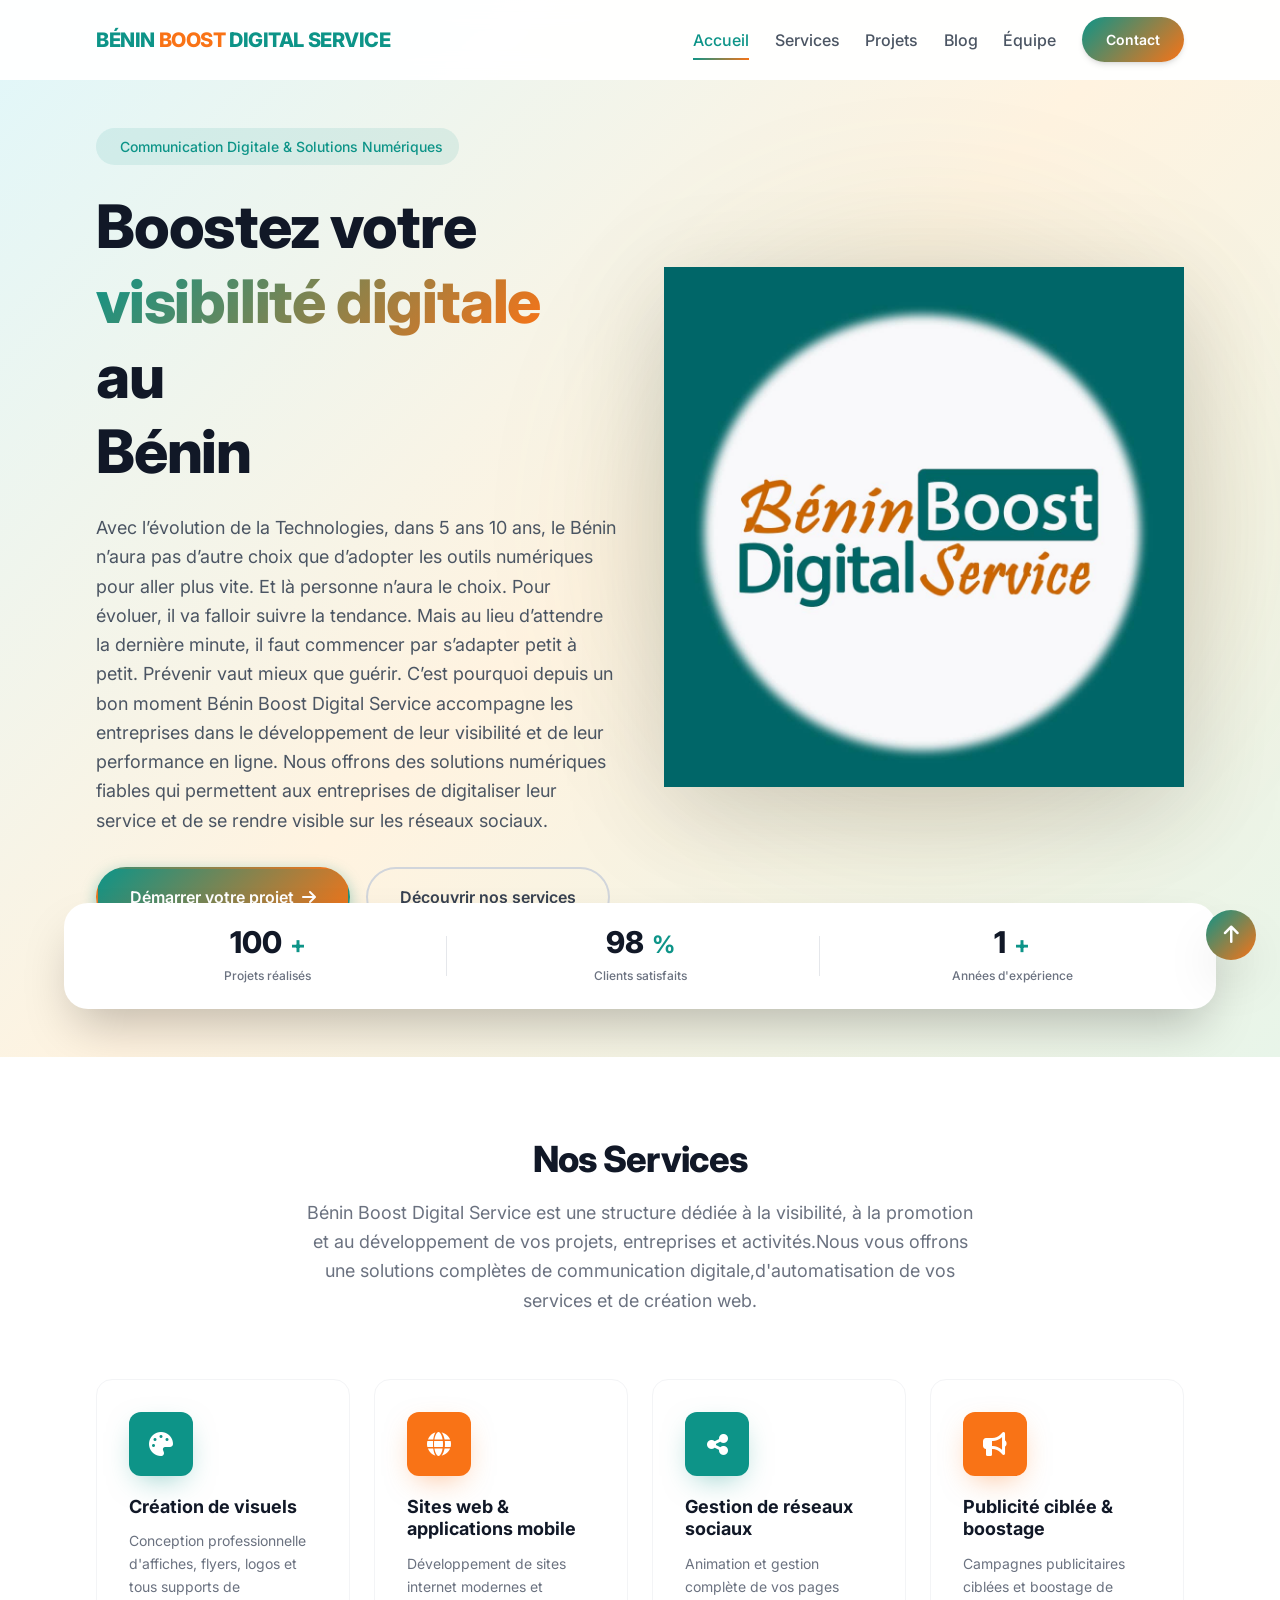
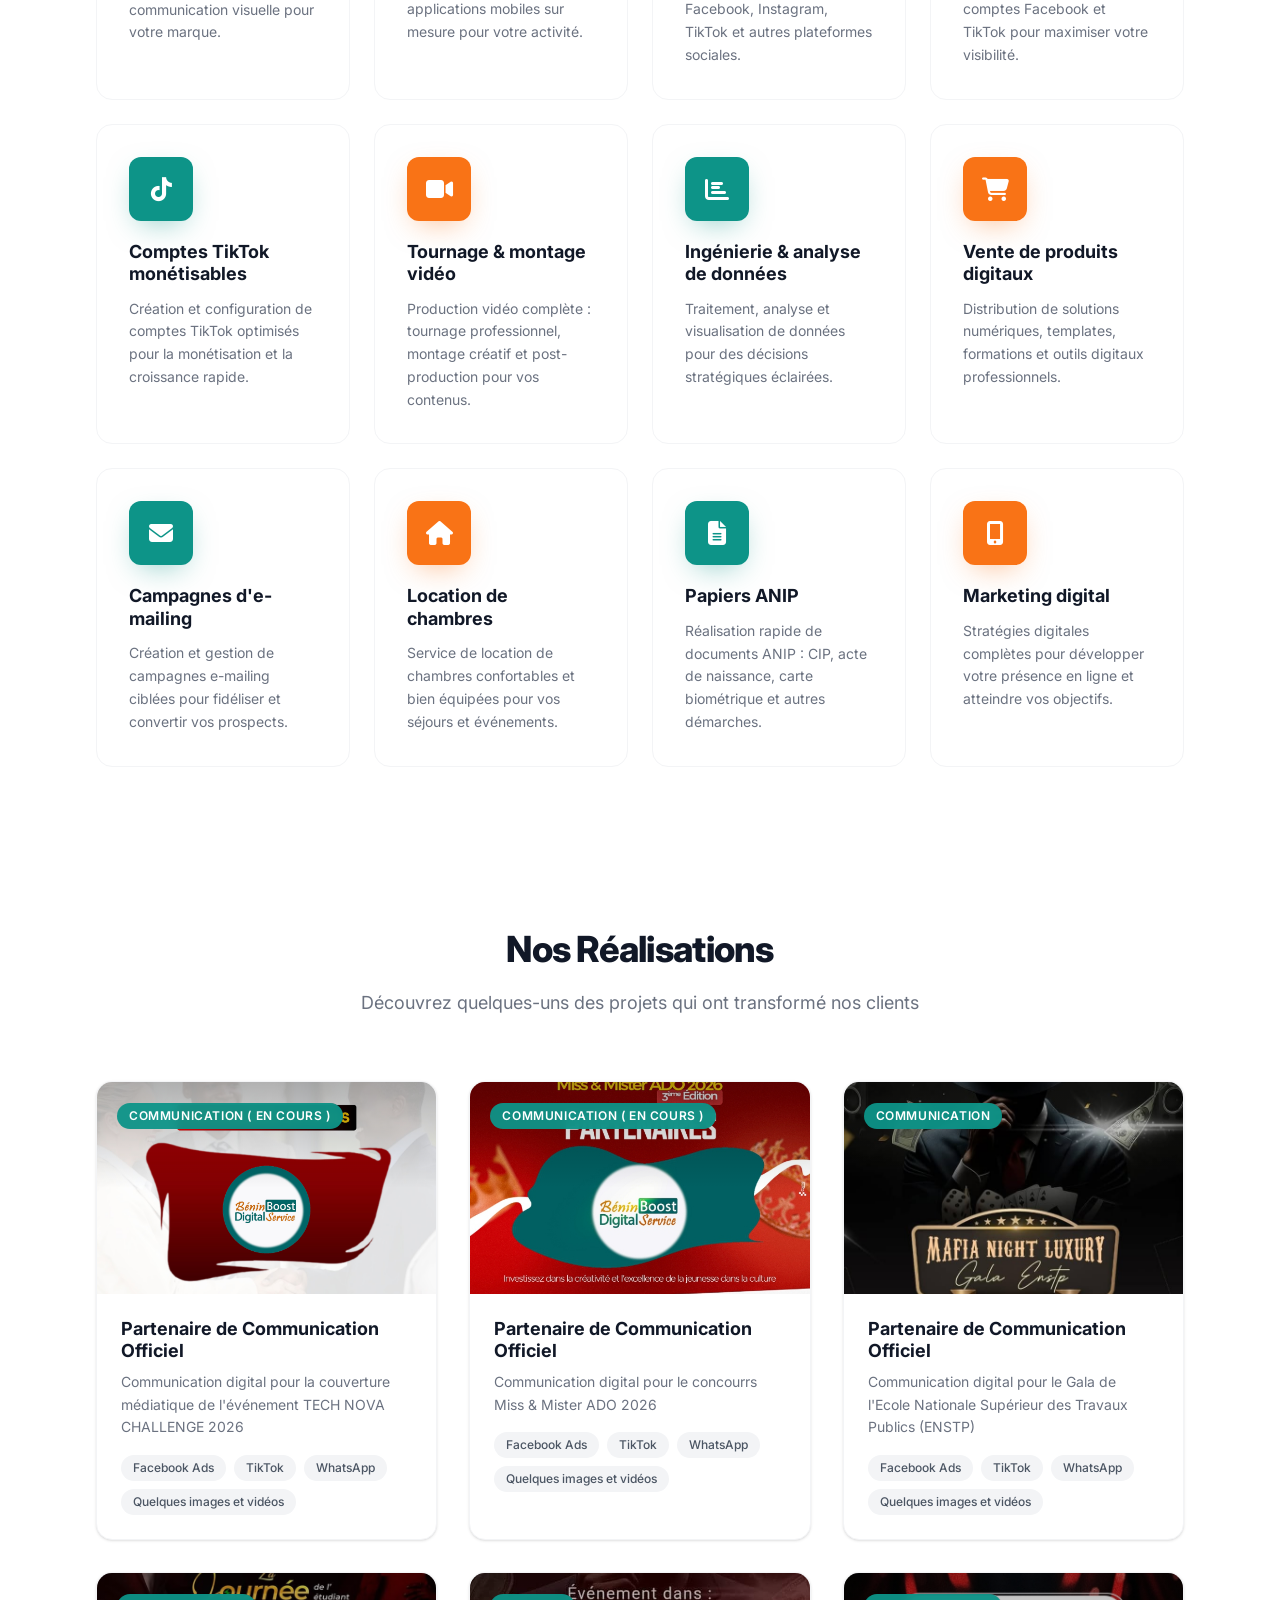
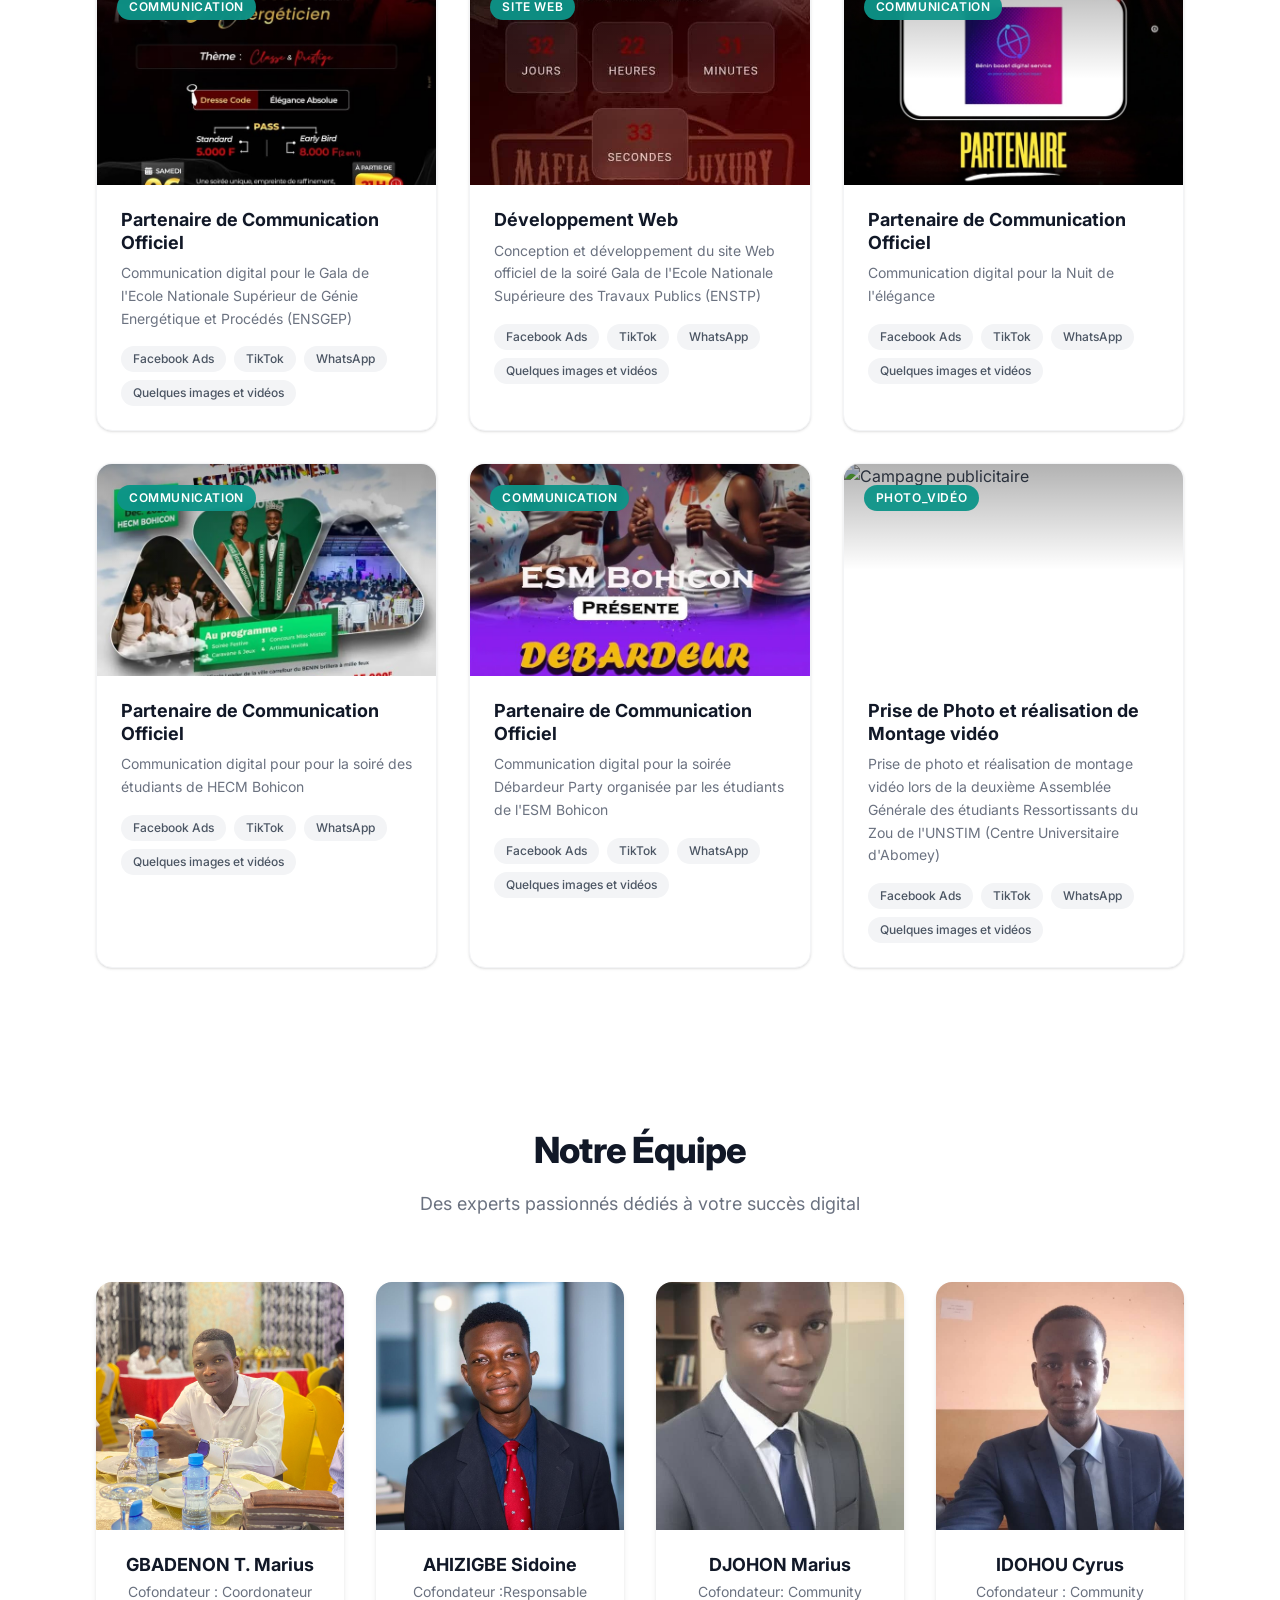
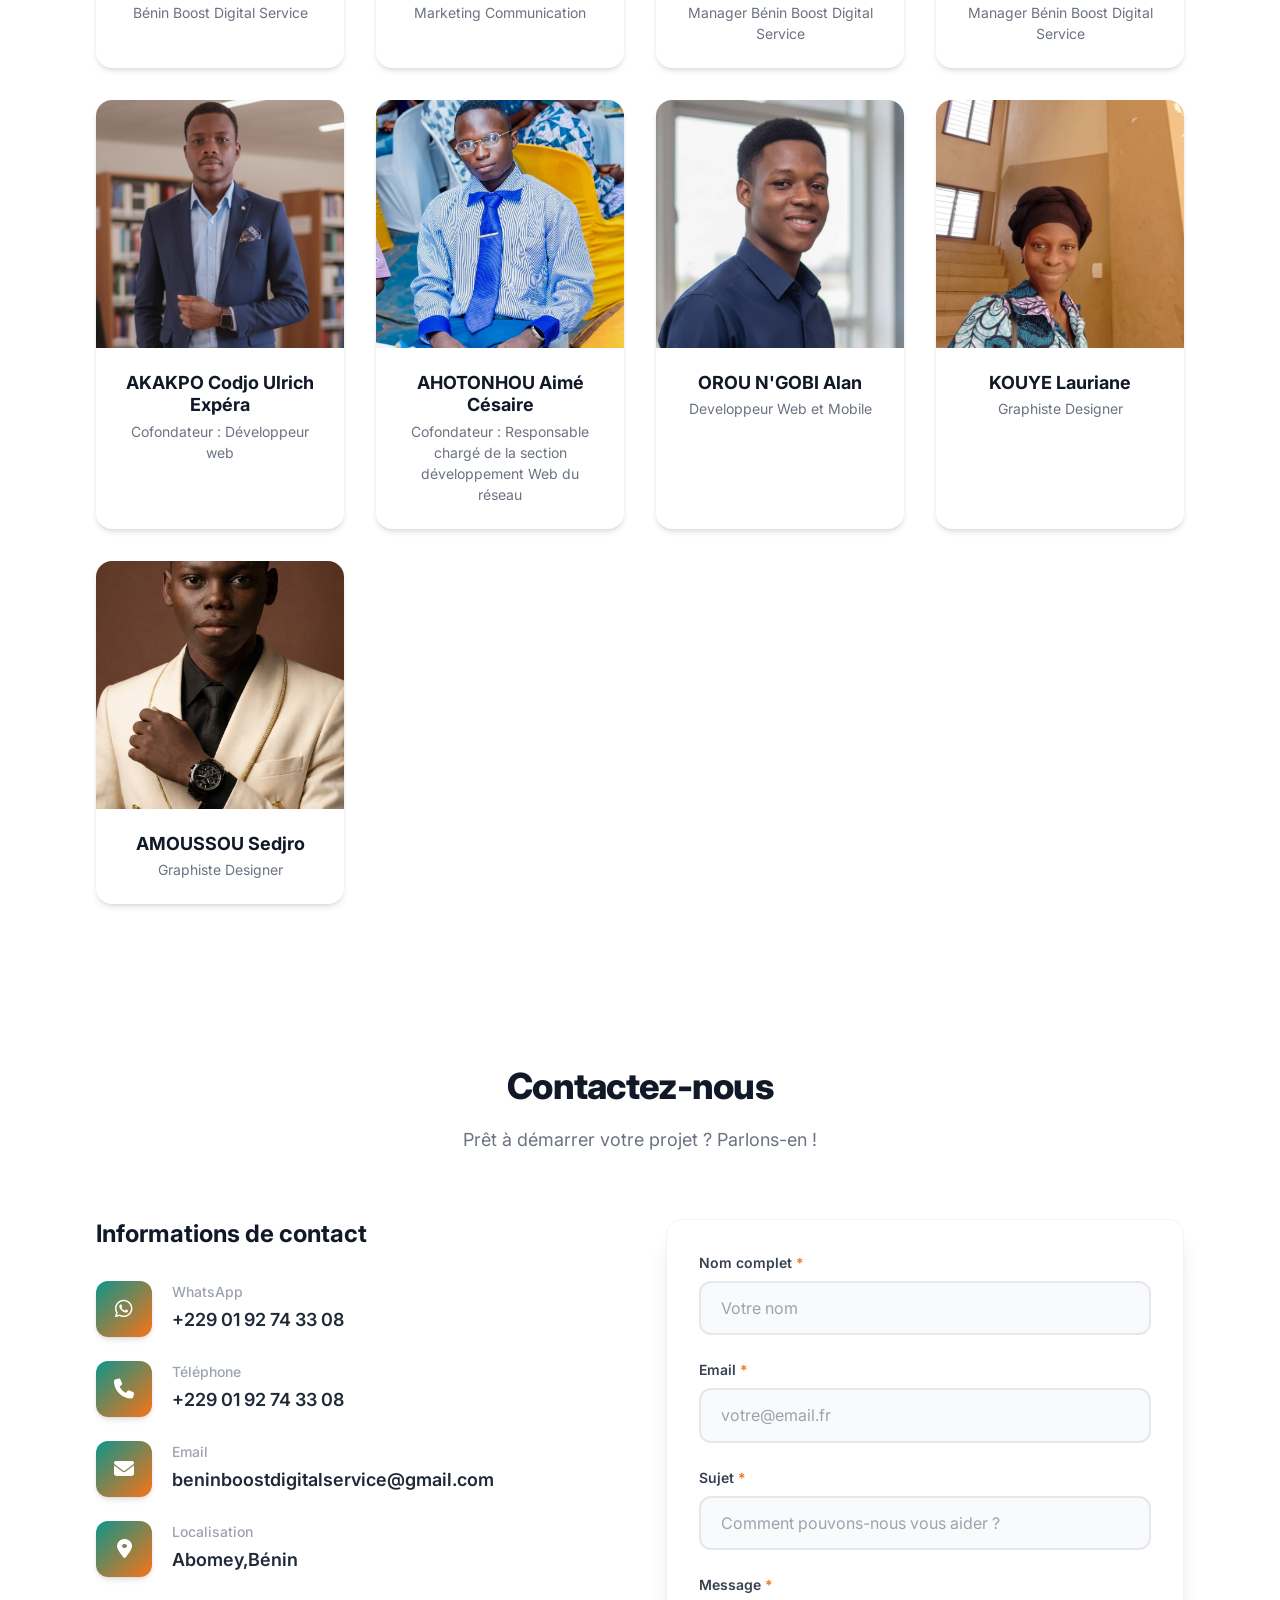
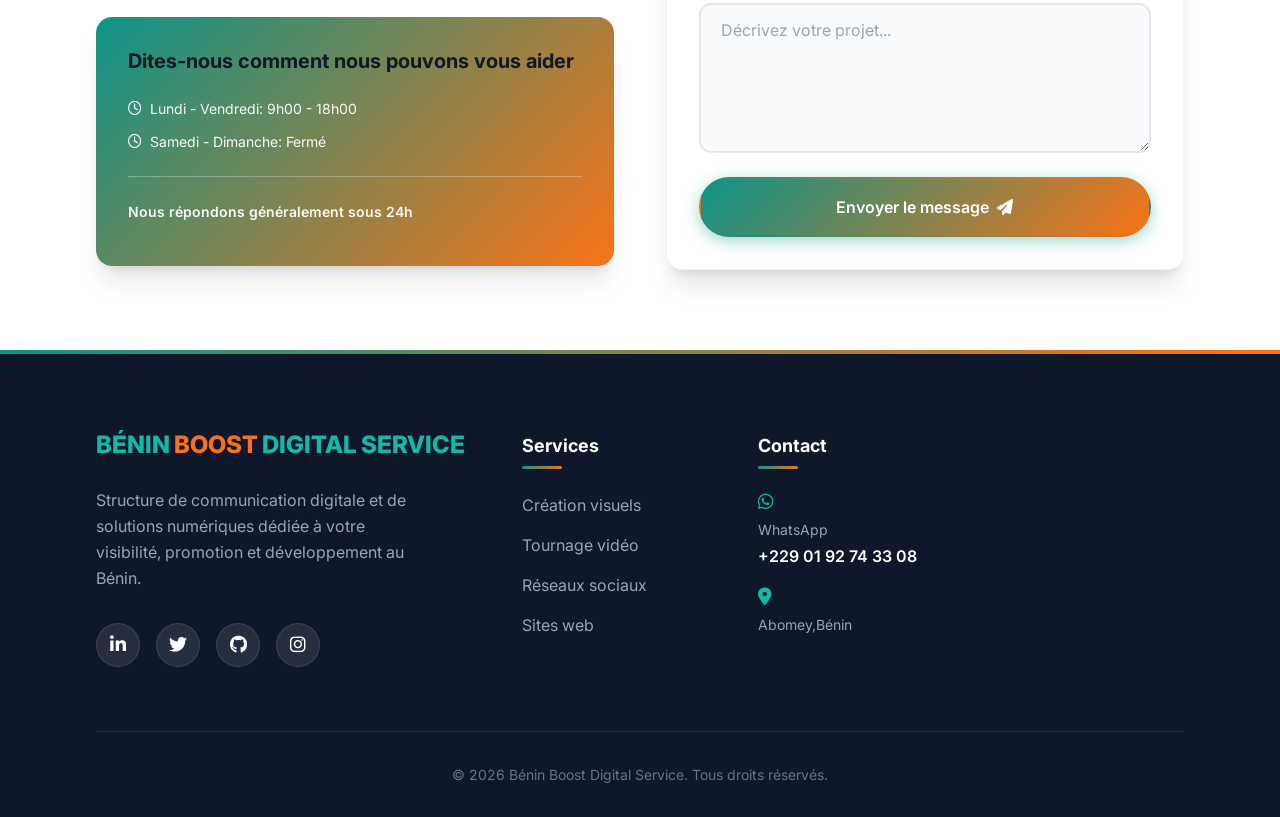
==== commit 47628437: "Update index.htm" ====
--- a/index.htm
+++ b/index.htm
@@ -145,7 +145,7 @@
             <div class="stats__grid">
             
                 <div class="stat__item">
-                    <span class="stat__number" data-target="250">250</span>
+                    <span class="stat__number" data-target="250">100</span>
                     <span class="stat__suffix">+</span>
                     <p class="stat__label">Projets réalisés</p>
                 </div>
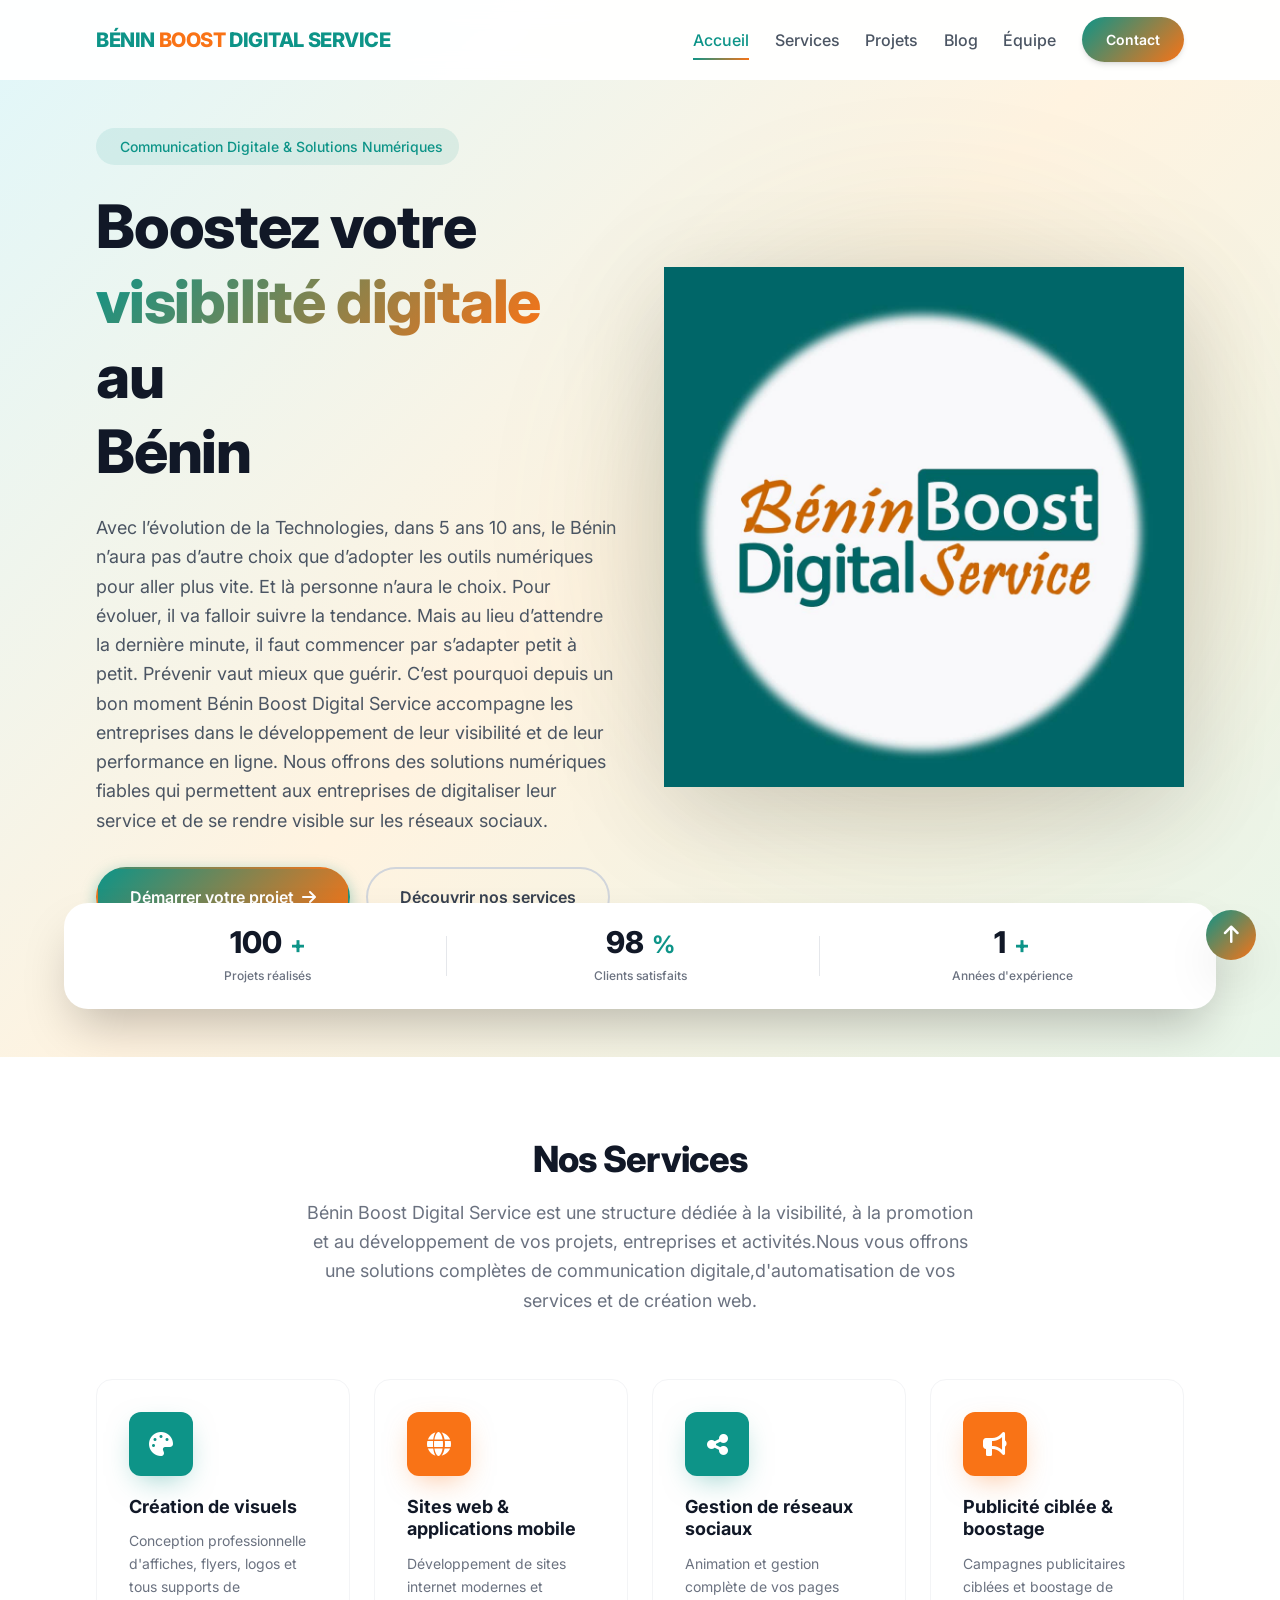
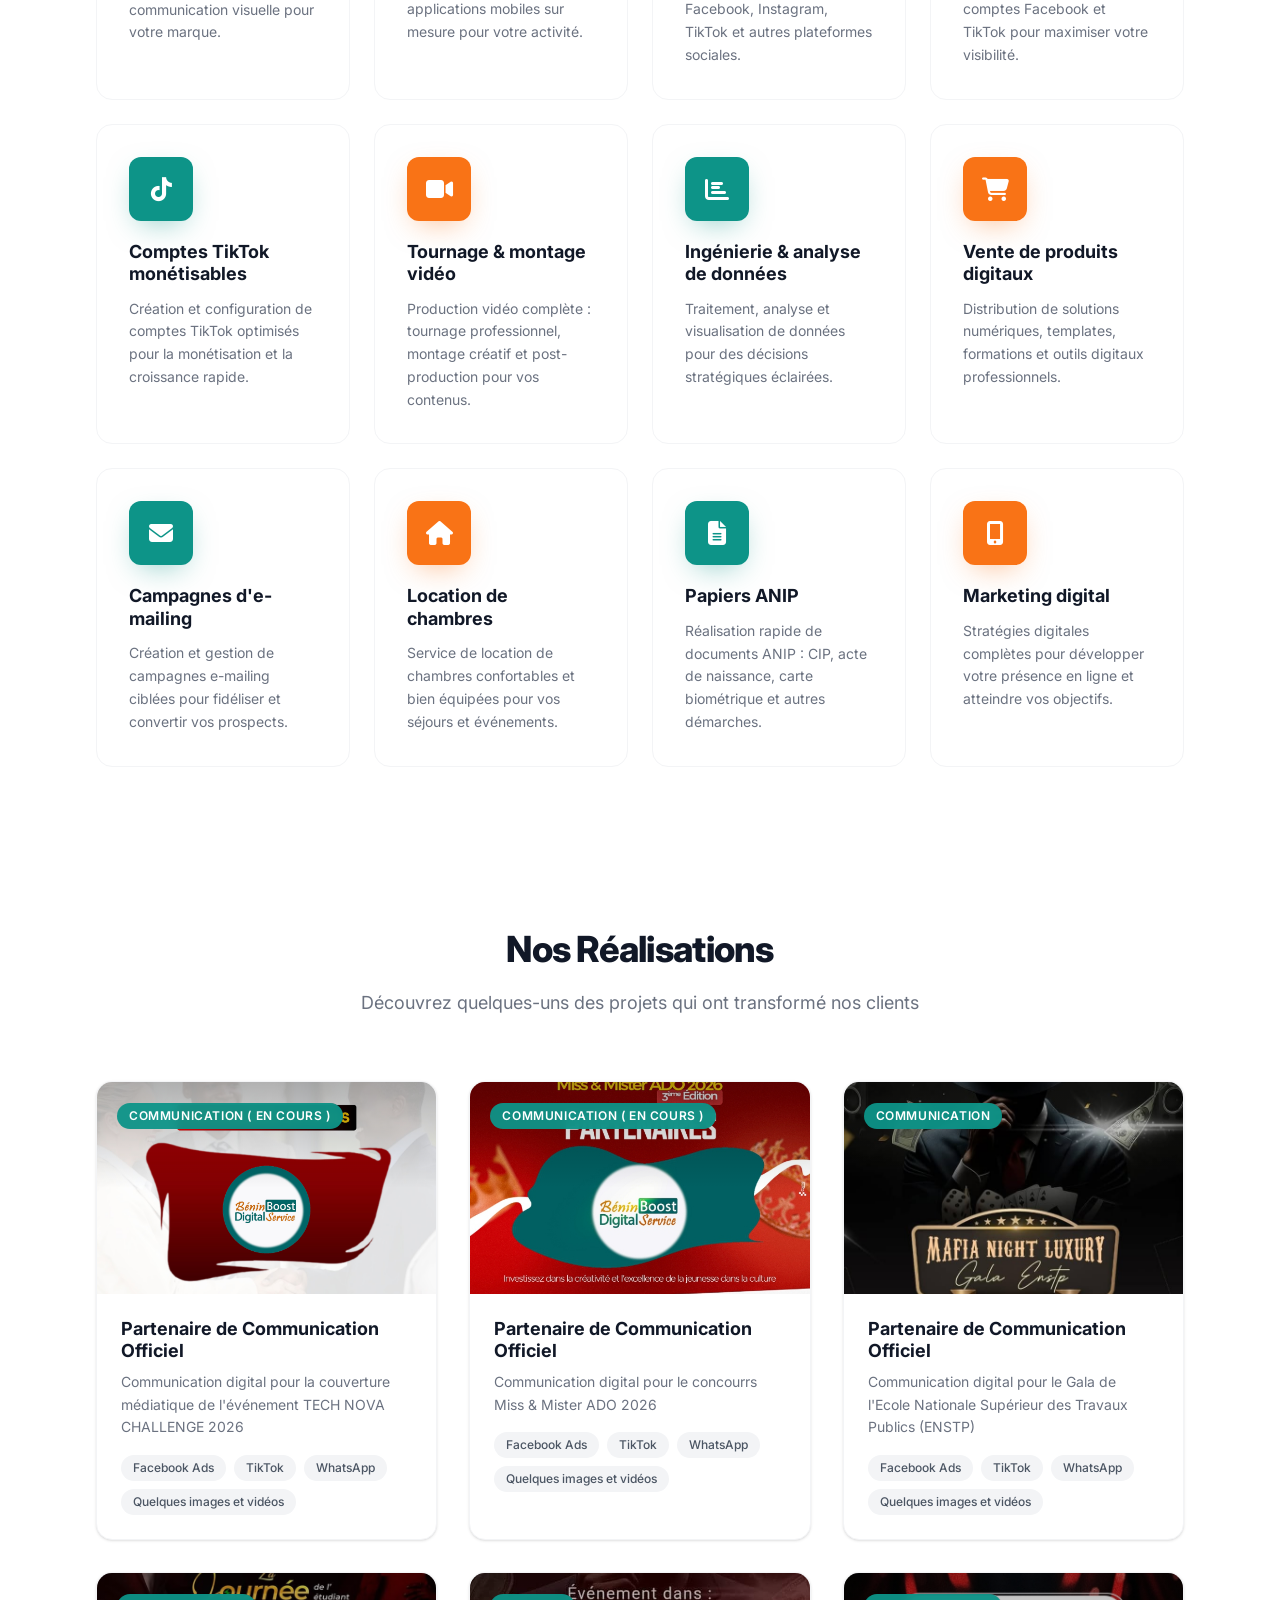
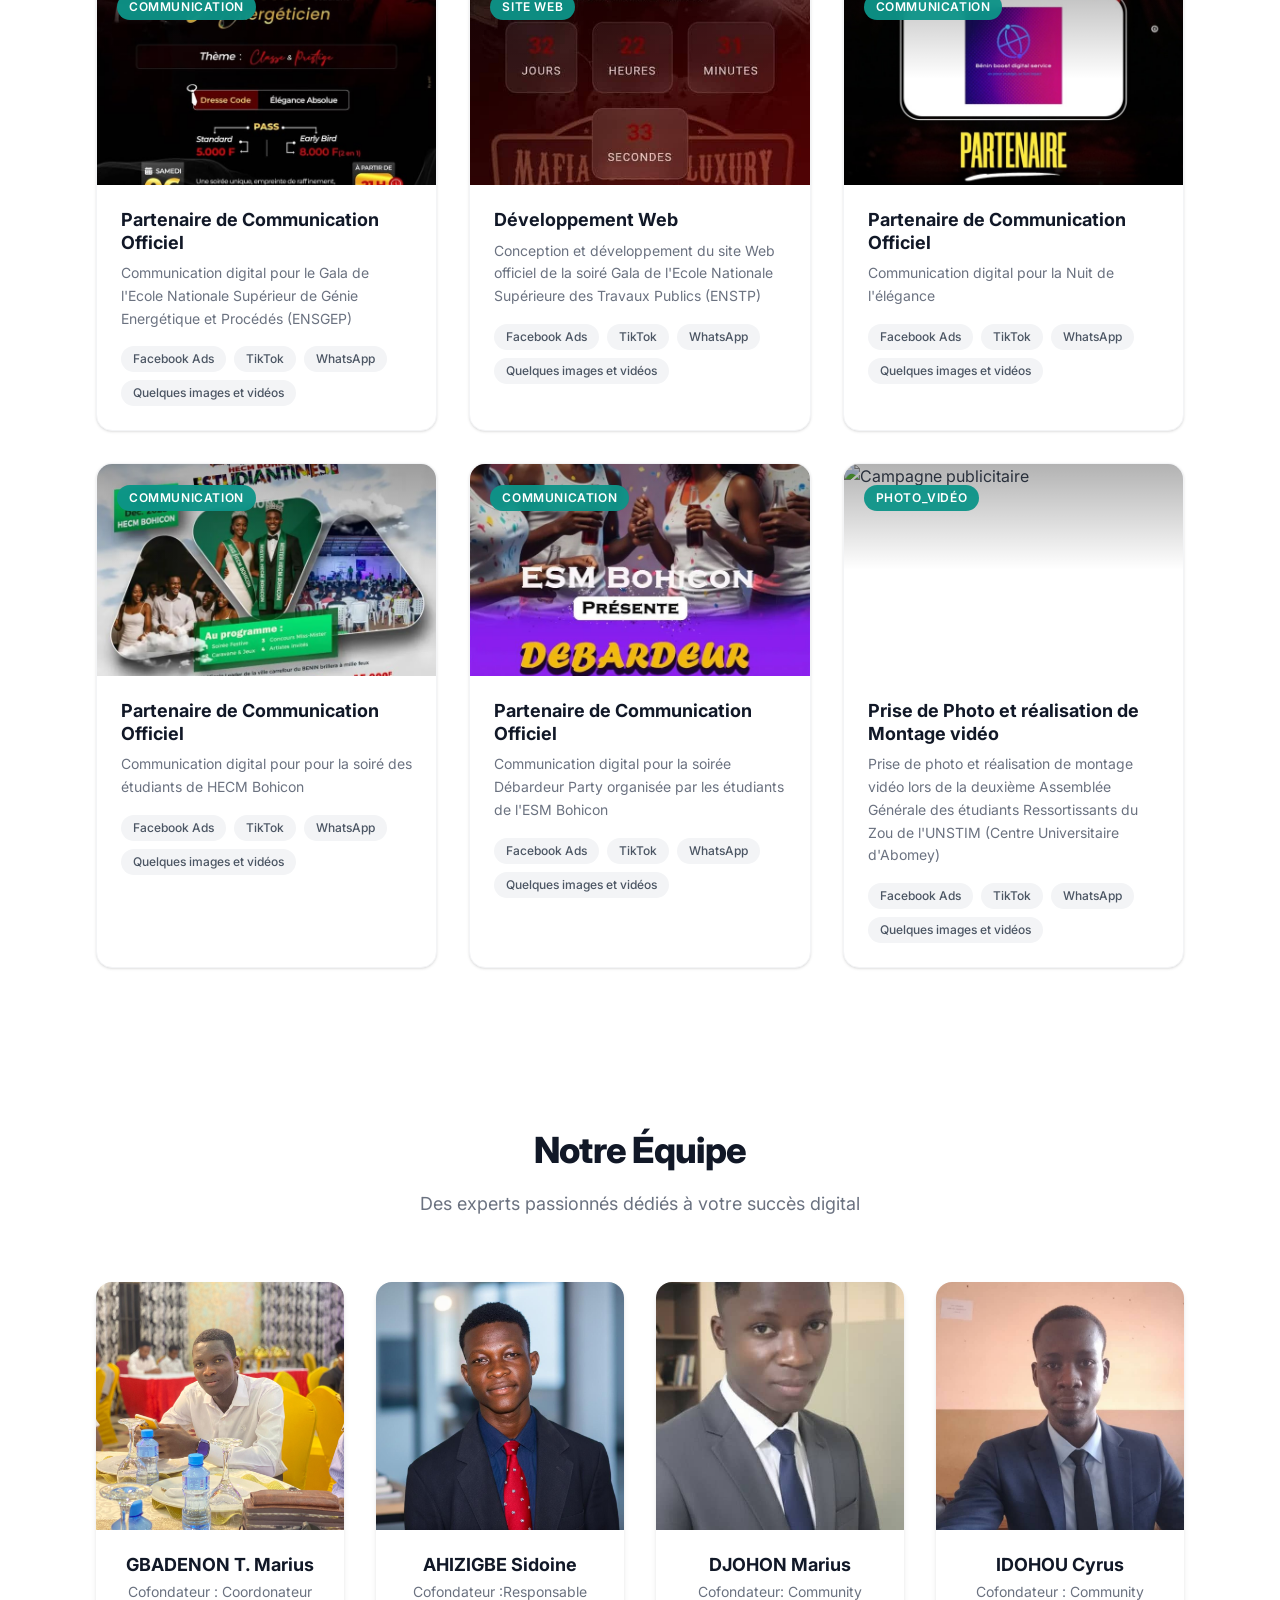
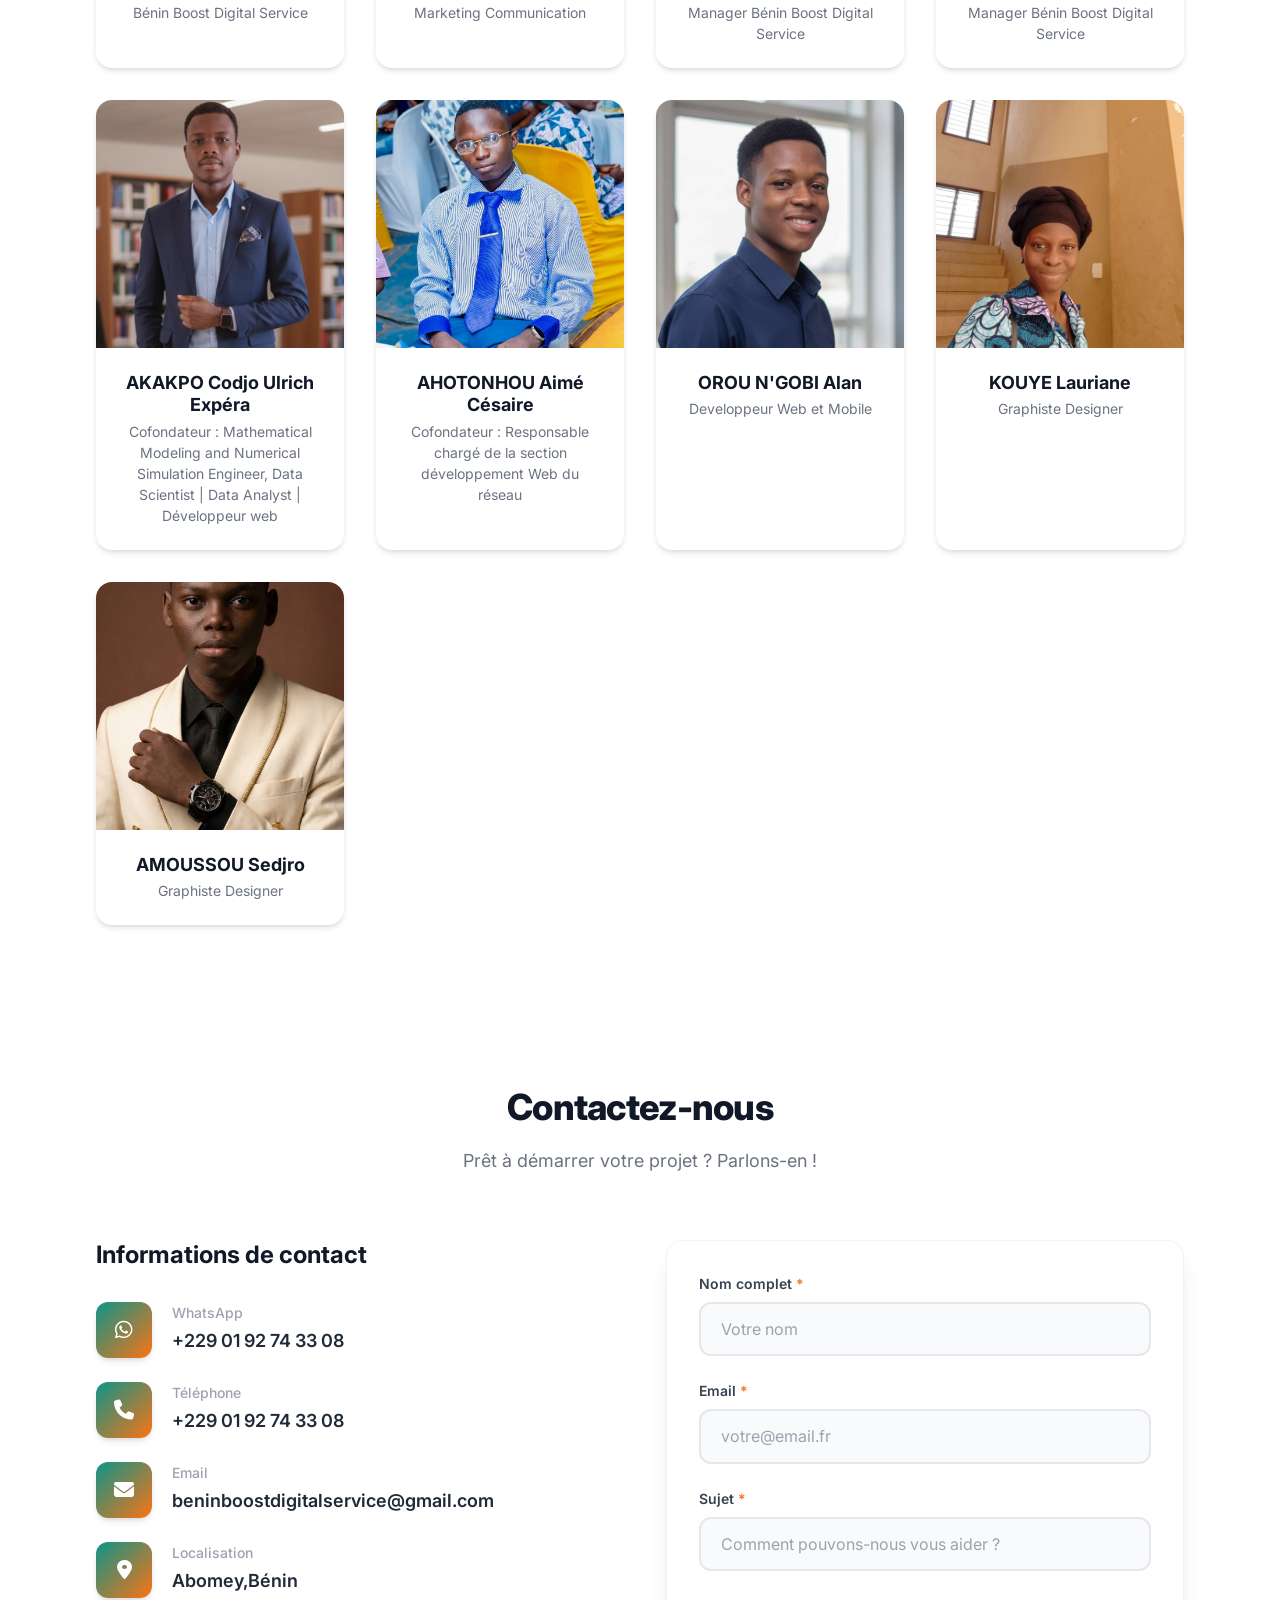
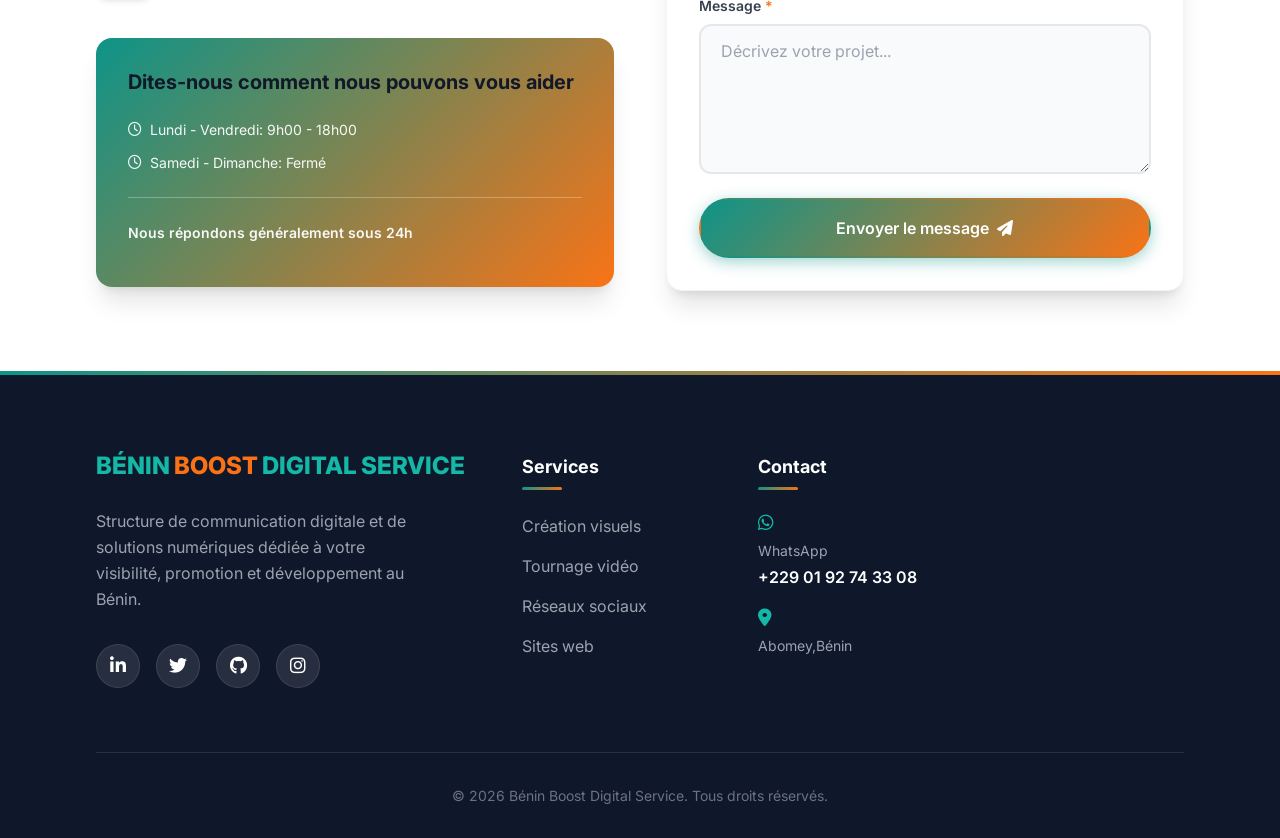
==== commit af9121e1: "Update index.htm" ====
--- a/index.htm
+++ b/index.htm
@@ -952,7 +952,7 @@
                     </div>
                     <div class="team__info">
                         <h3 class="team__name"> AKAKPO Codjo Ulrich Expéra </h3>
-                        <p class="team__role"> Cofondateur : Développeur web </p>
+                        <p class="team__role"> Cofondateur : Mathematical Modeling and Numerical Simulation Engineer, Data Scientist | Data Analyst | Développeur web </p>
                         <!-- Réseaux sociaux -->
                        <!--
                         <div class="team__socials">
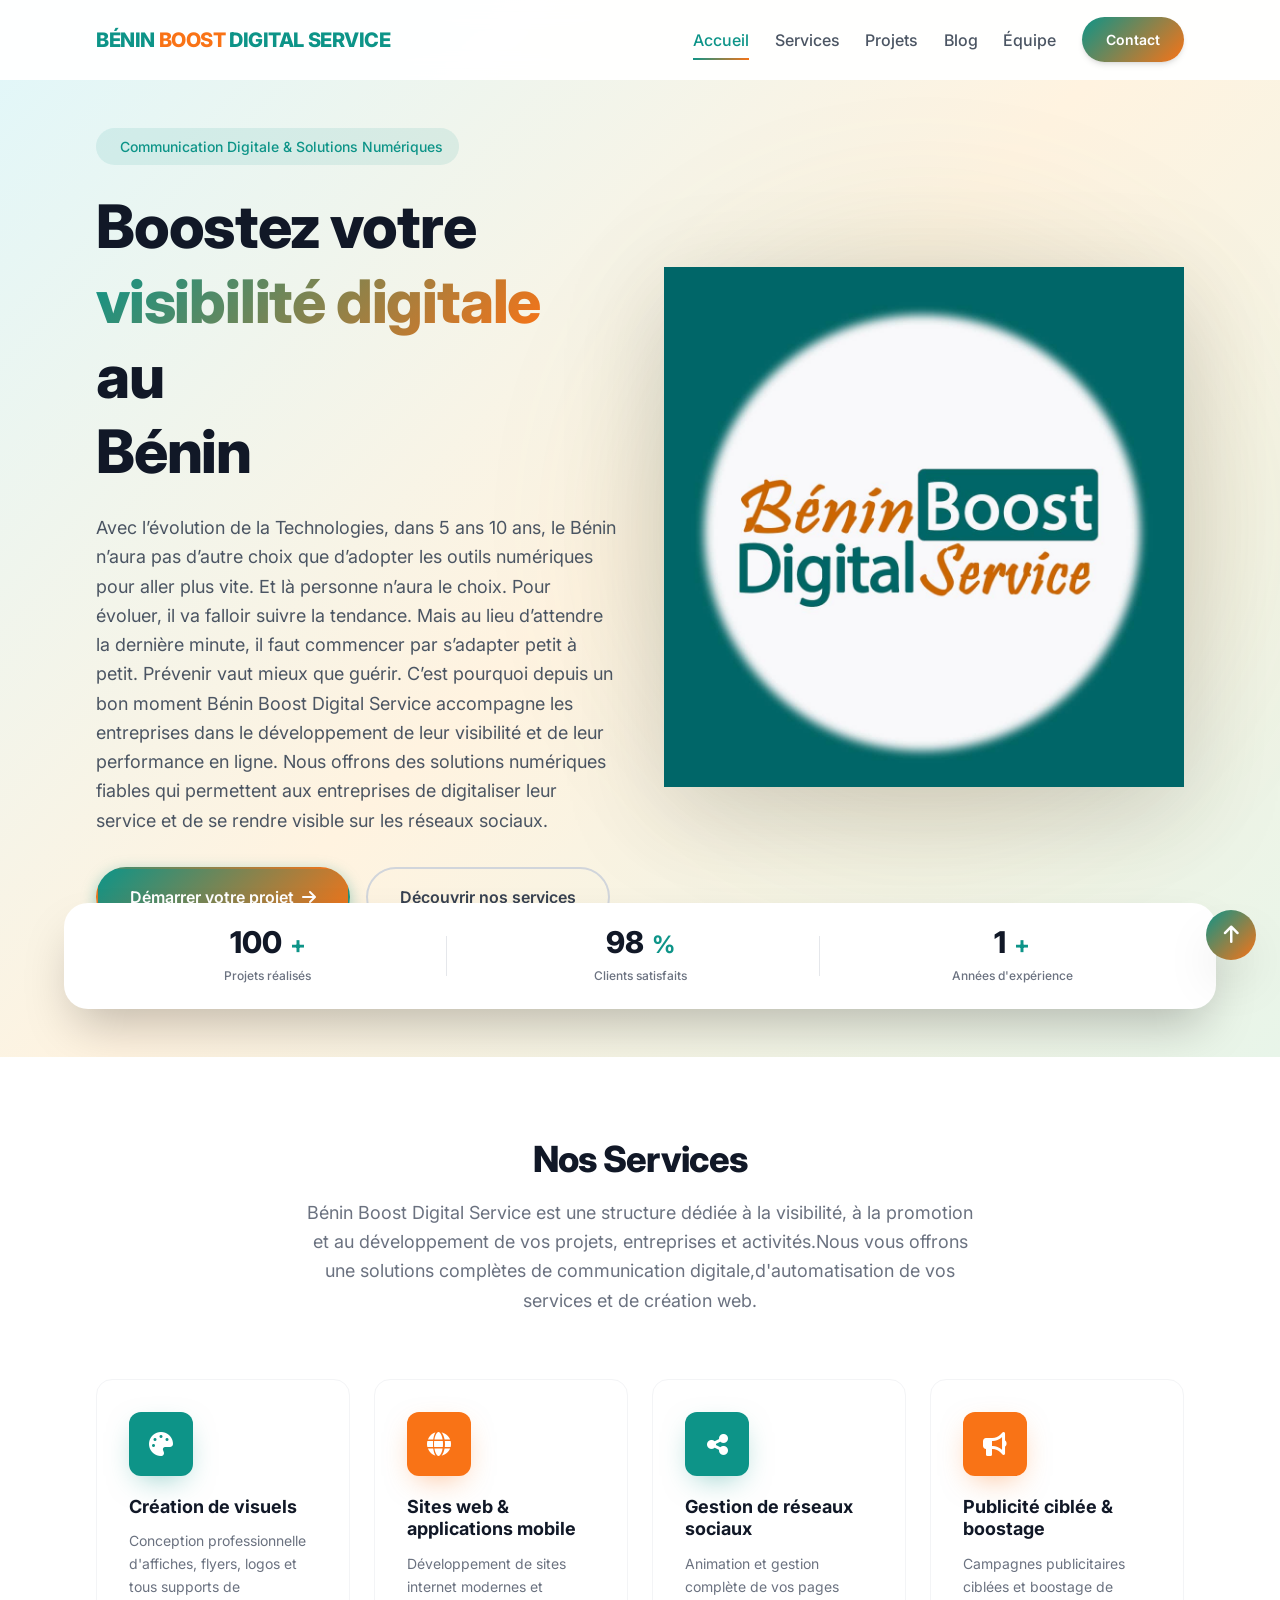
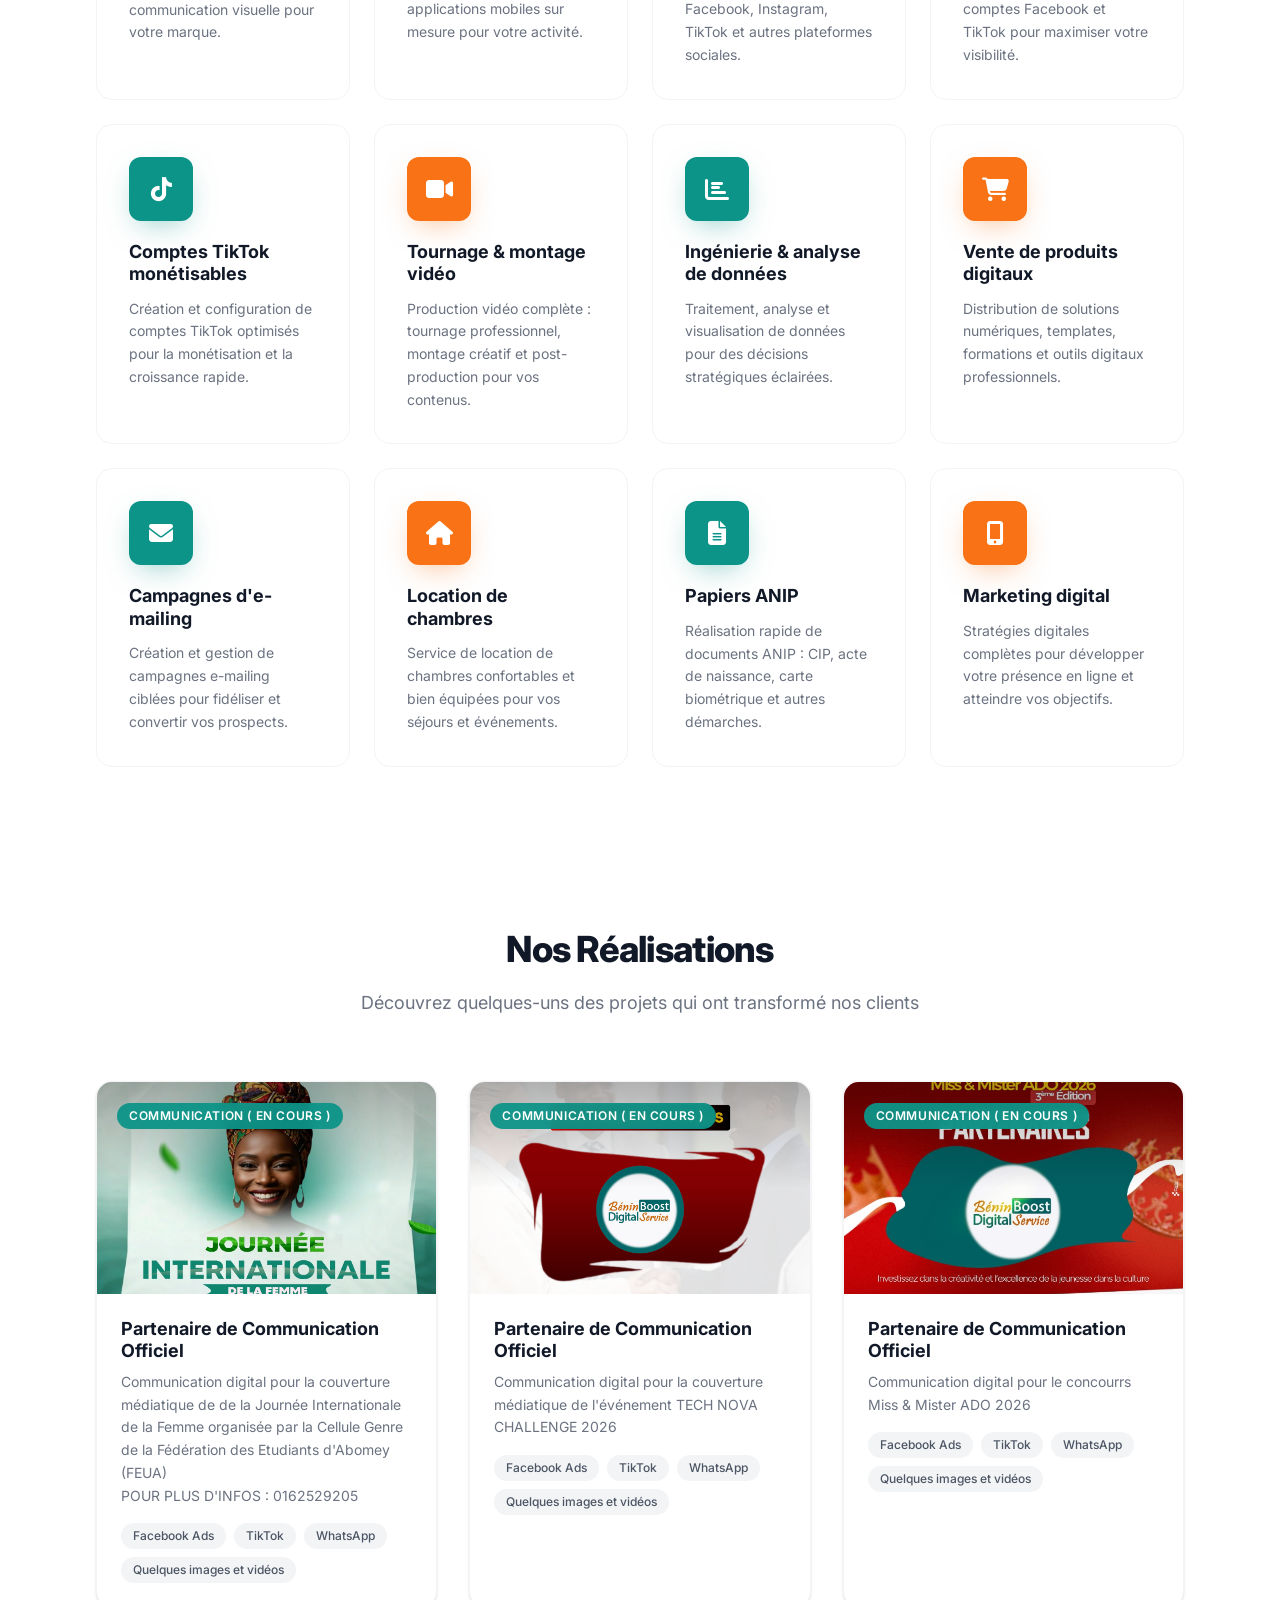
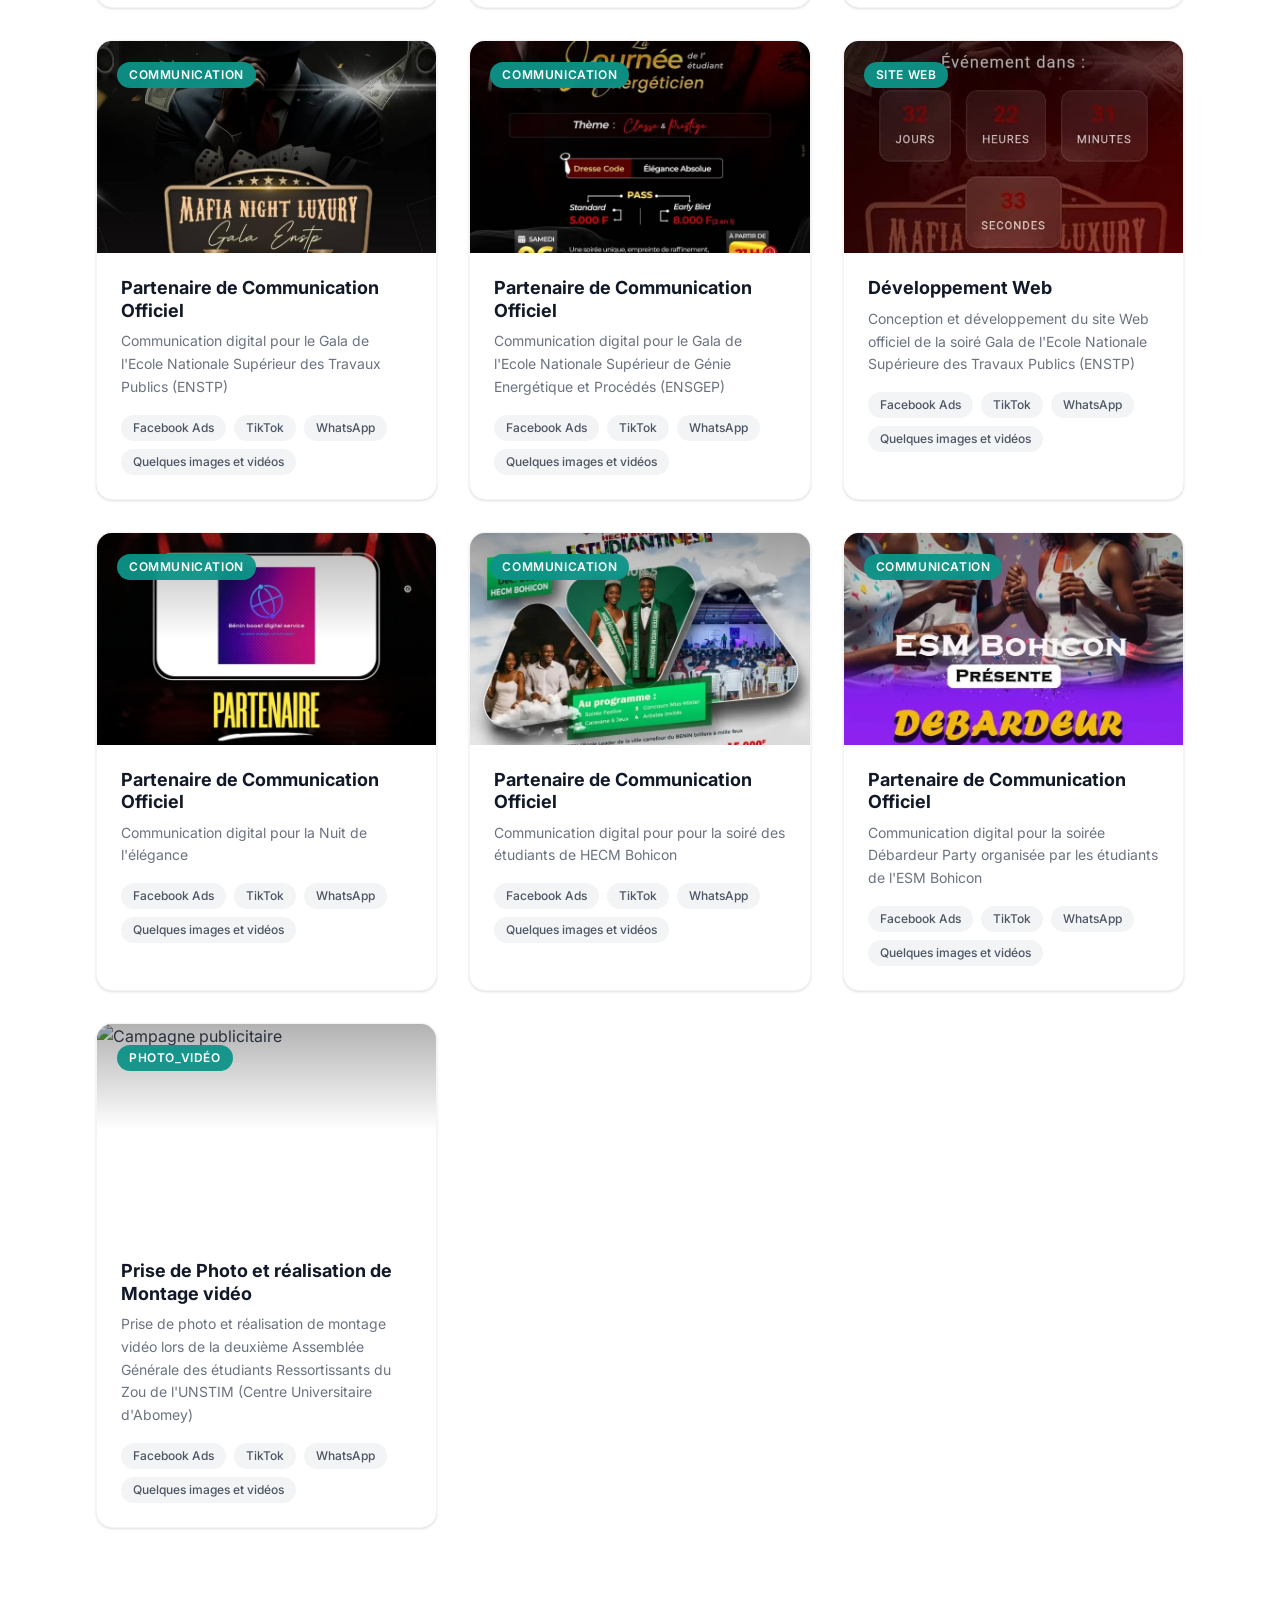
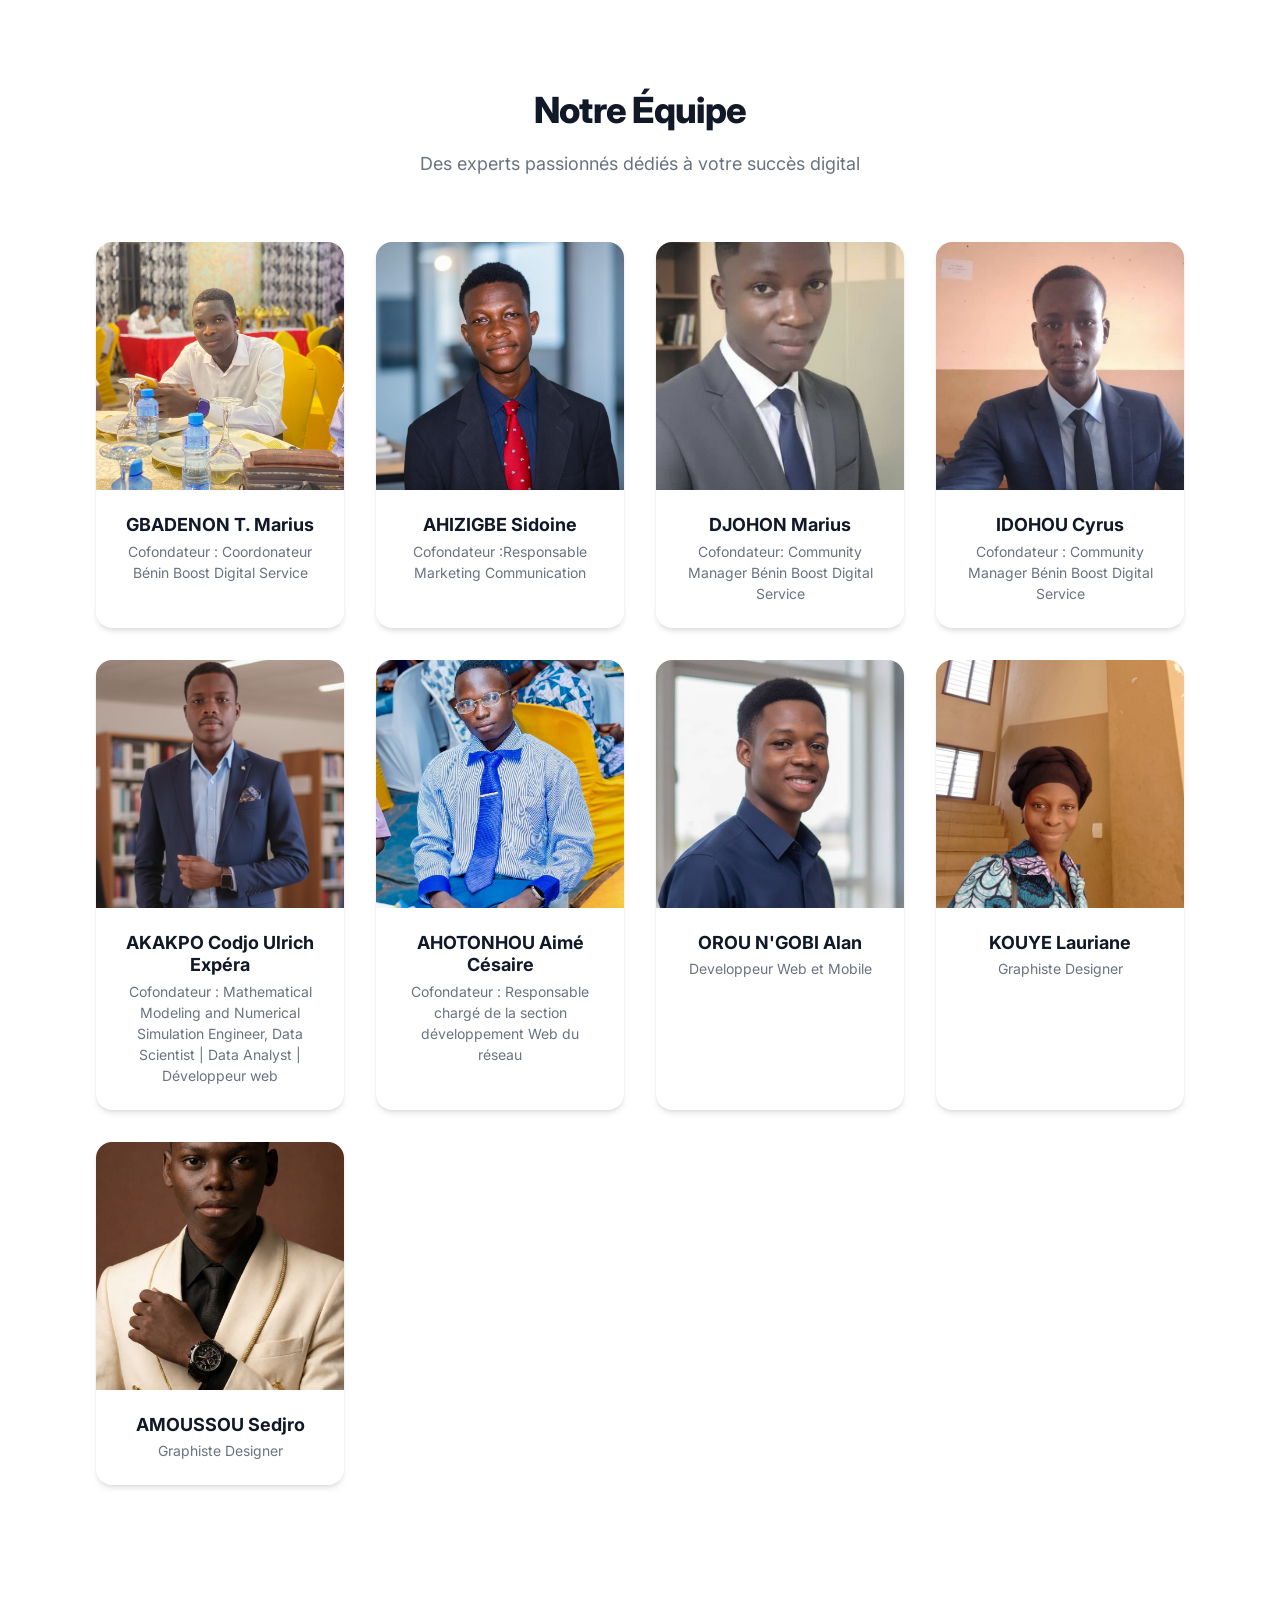
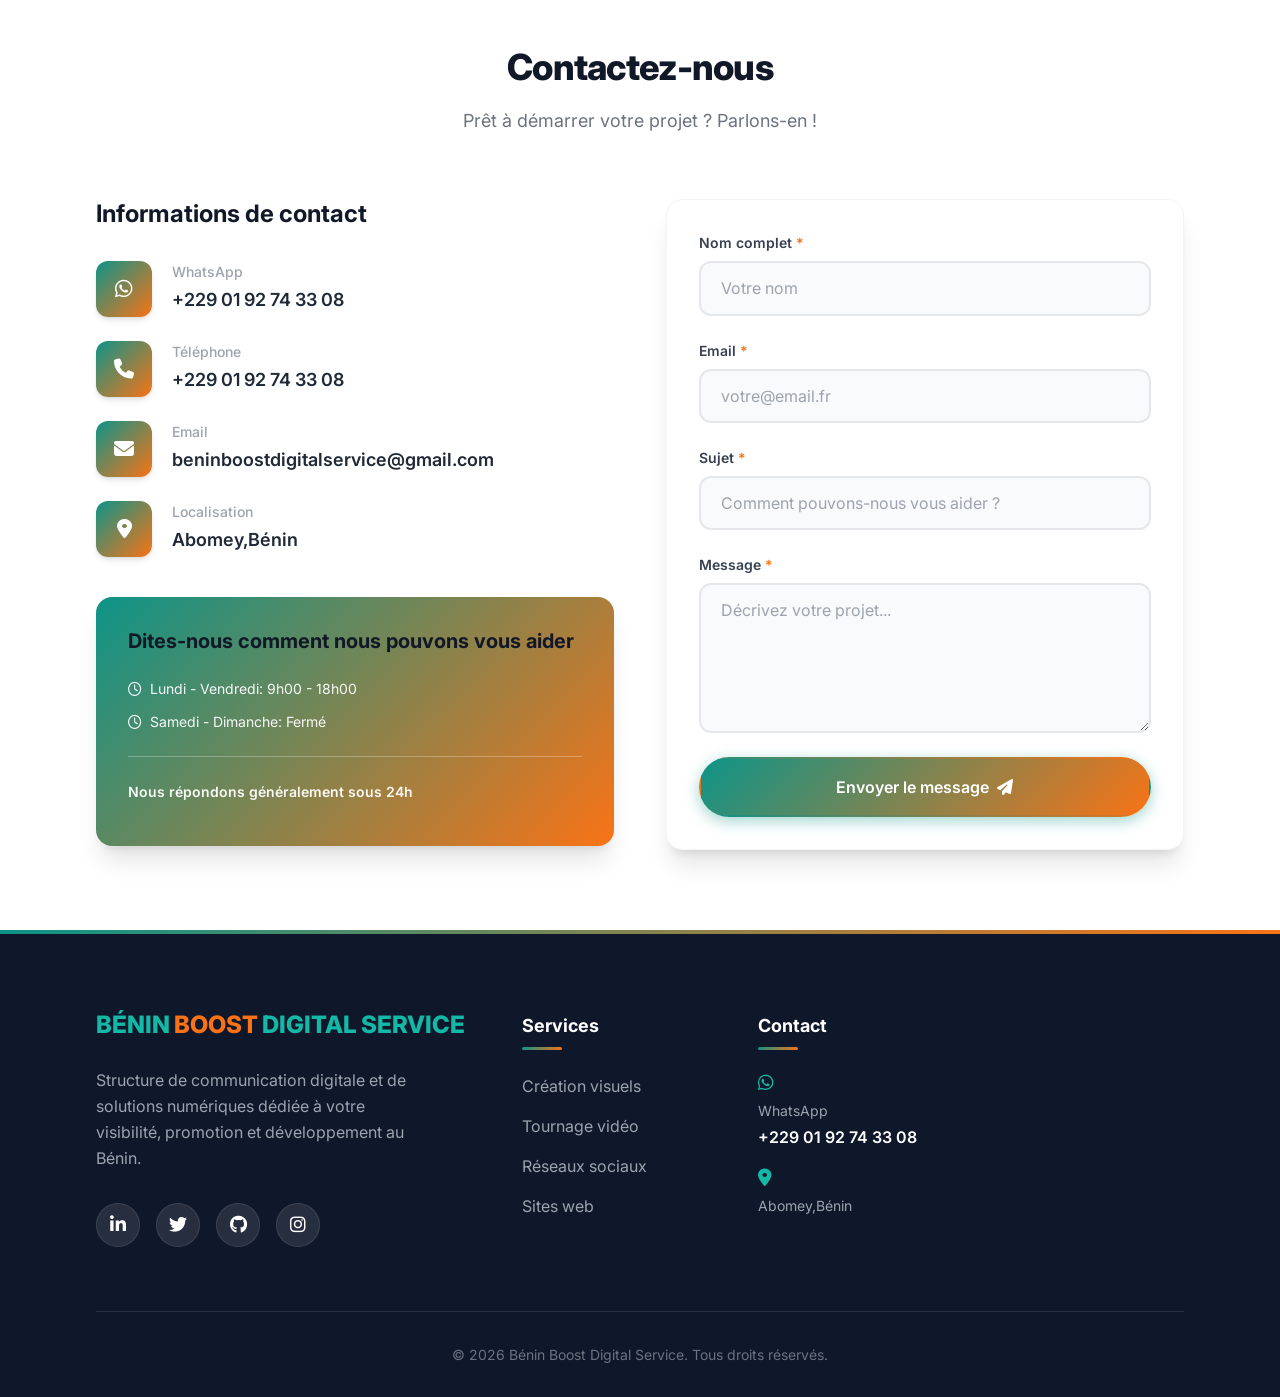
==== commit 991b38e8: "Update index.htm" ====
--- a/index.htm
+++ b/index.htm
@@ -359,6 +359,27 @@
                 <article class="project__card">
                     <div class="project__image">
                         <!-- Remplacez par votre image -->
+                        <img src="image/Nos_réalisations/Journé_international_de_la_femme.jpeg" alt="Campagne publicitaire et couverture médiatique pour la Journée Internationale de la Femm">
+                        <div class="project__overlay">
+                            <span class="project__category">Communication ( En cours )</span>
+                        </div>
+                    </div>
+                    <div class="project__content">
+                        <h3 class="project__title">Partenaire de Communication Officiel</h3>
+                        <p class="project__description">
+                            Communication digital pour la couverture médiatique de de la Journée Internationale de la Femme organisée par la Cellule Genre de la Fédération des Etudiants d'Abomey (FEUA)<br>POUR PLUS D'INFOS : 0162529205
+                        </p>
+                        <div class="project__tags">
+                            <span class="tag">Facebook Ads</span>
+                            <span class="tag">TikTok</span>
+                            <span class="tag">WhatsApp</span>
+                            <span class="tag">Quelques images et vidéos</span>
+                        </div>
+                    </div>
+                </article>
+                <article class="project__card">
+                    <div class="project__image">
+                        <!-- Remplacez par votre image -->
                         <img src="image/Nos_réalisations/TECH_NOVA.jpeg" alt="Campagne publicitaire et couverture médiatique de l'événement TECH NOVA 2026">
                         <div class="project__overlay">
                             <span class="project__category">Communication ( En cours )</span>
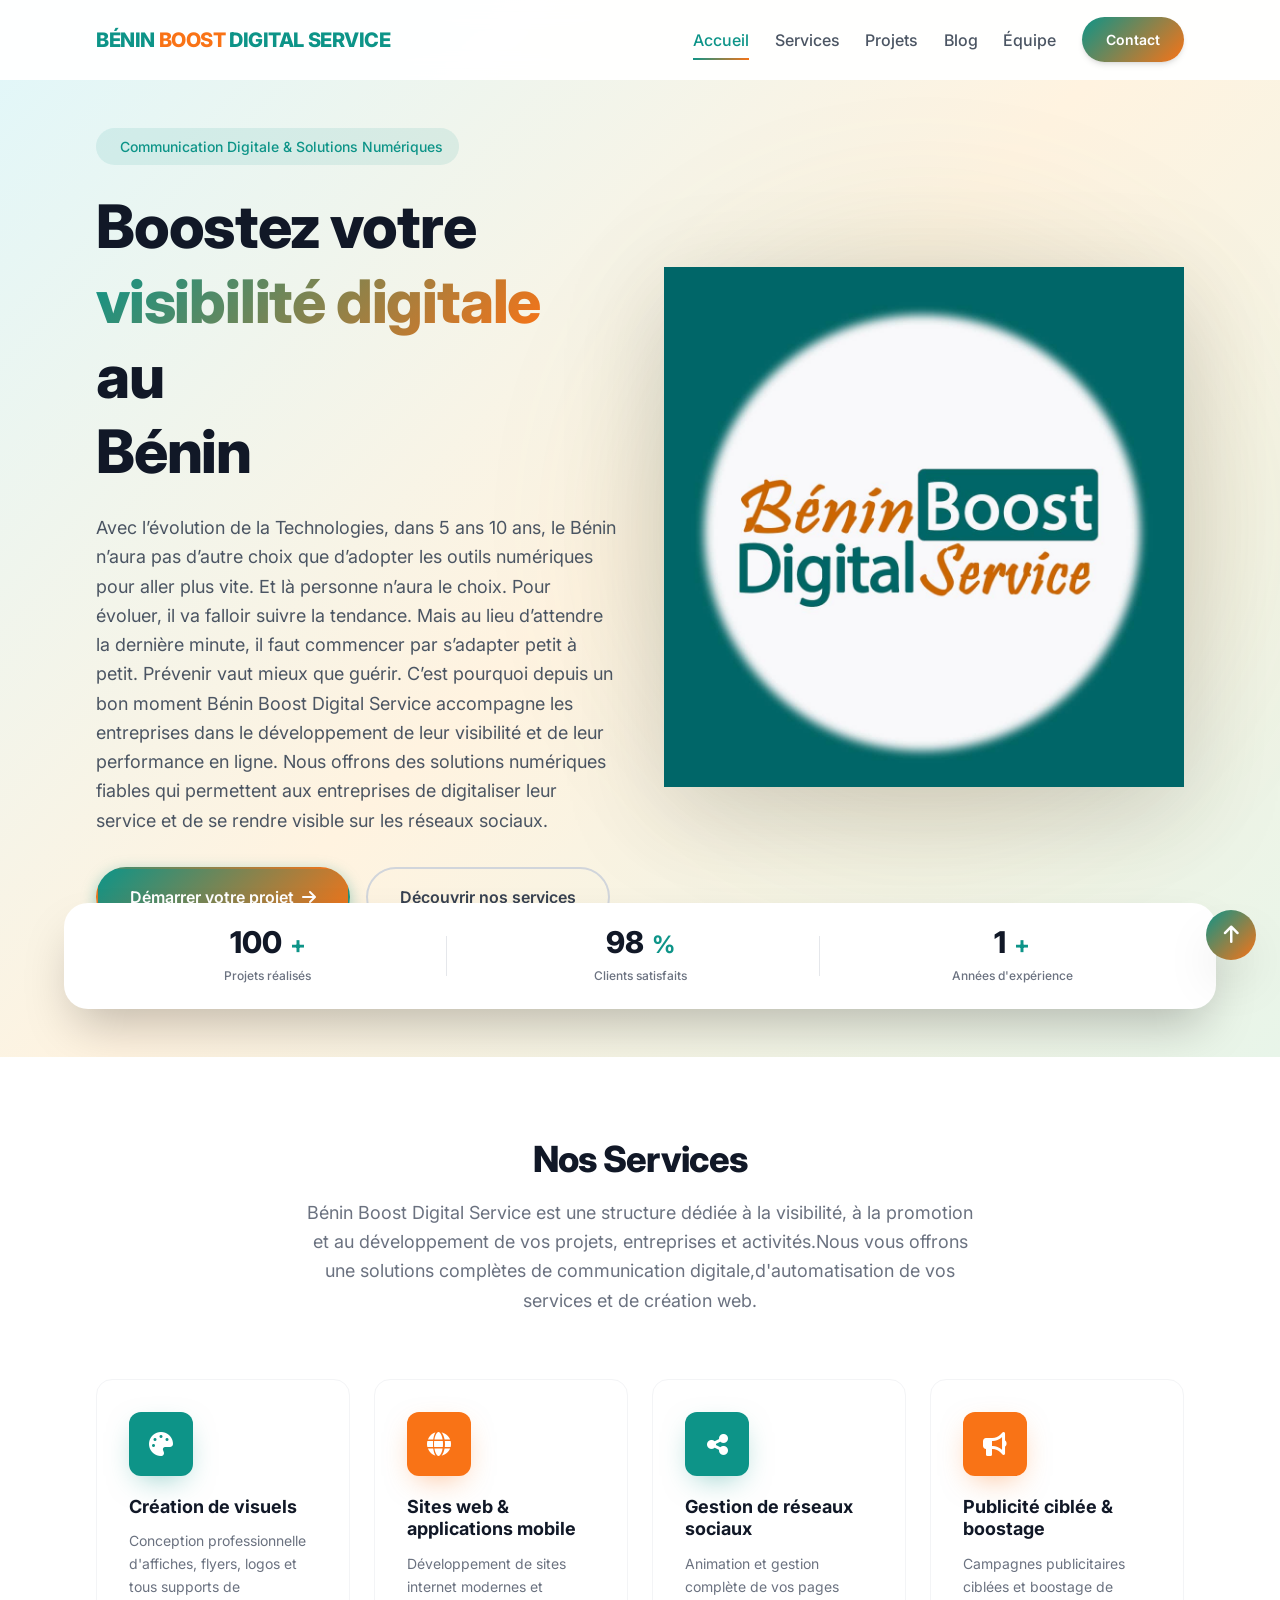
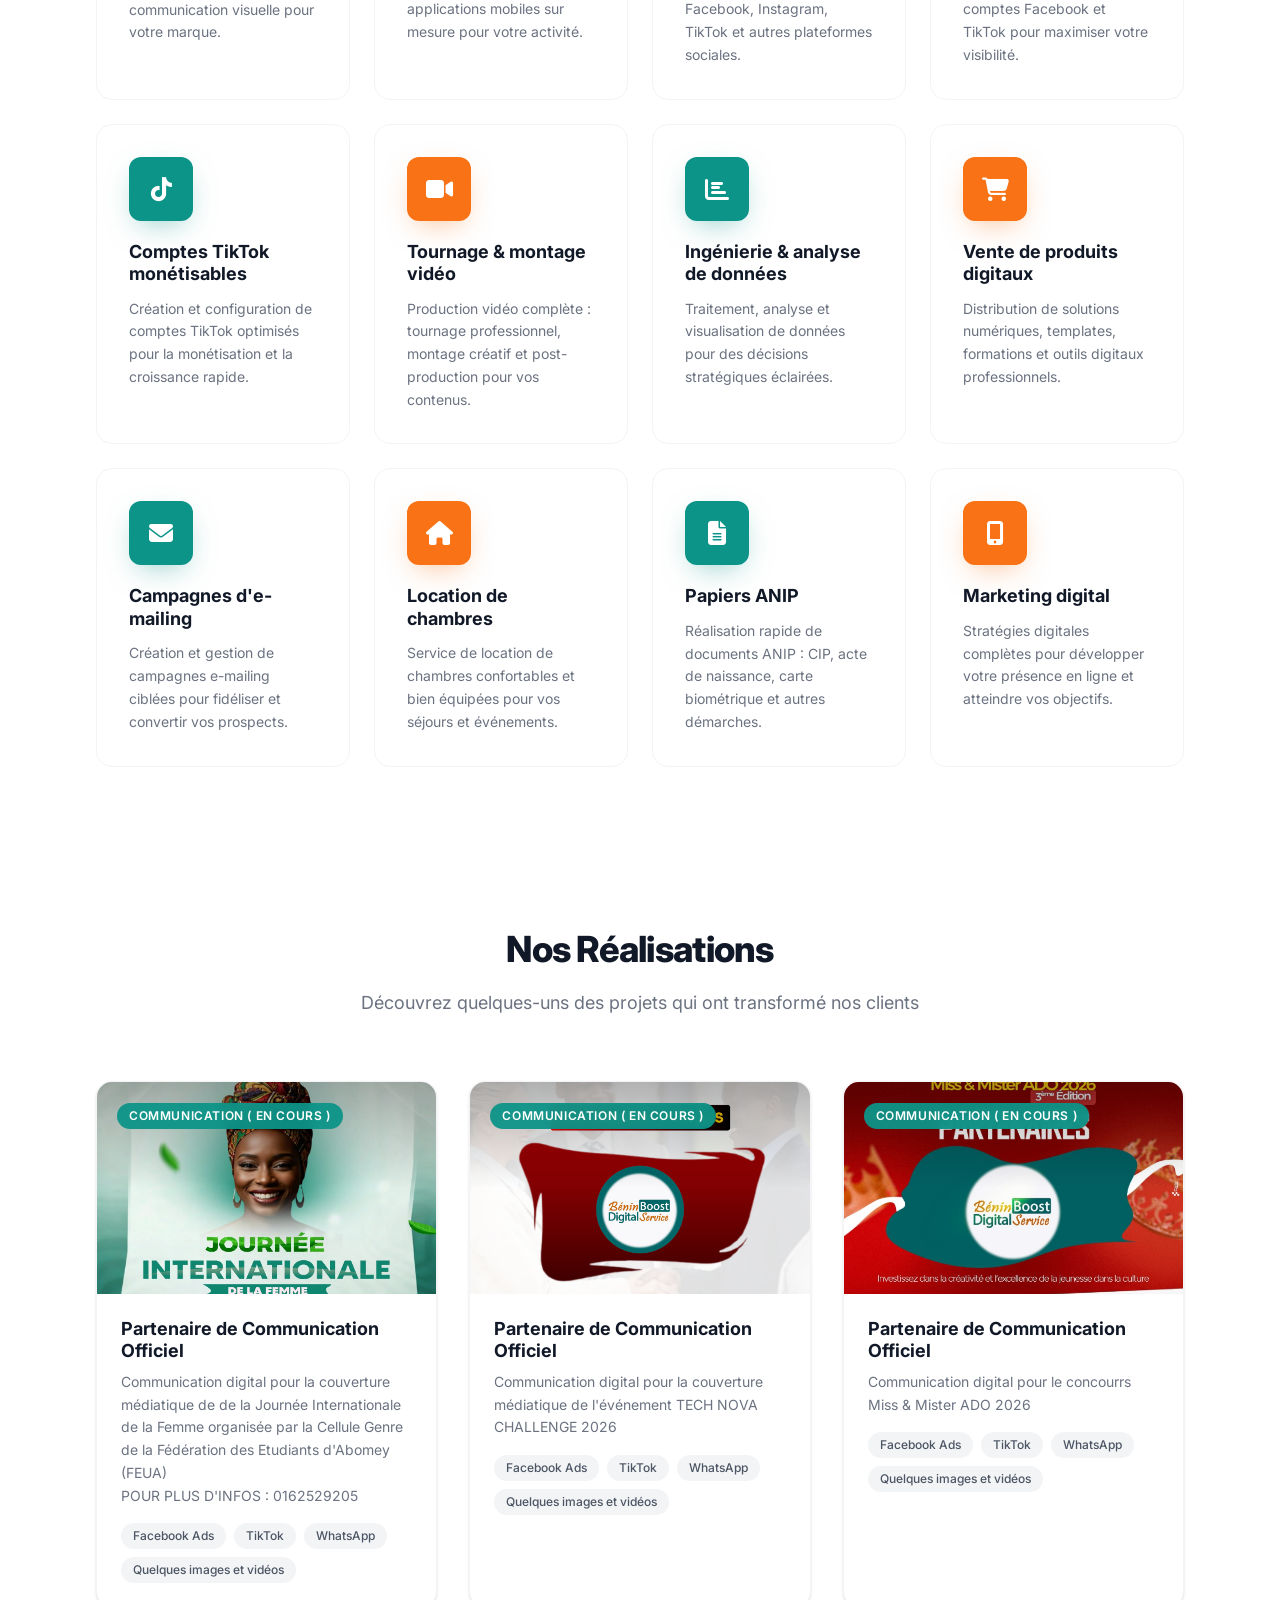
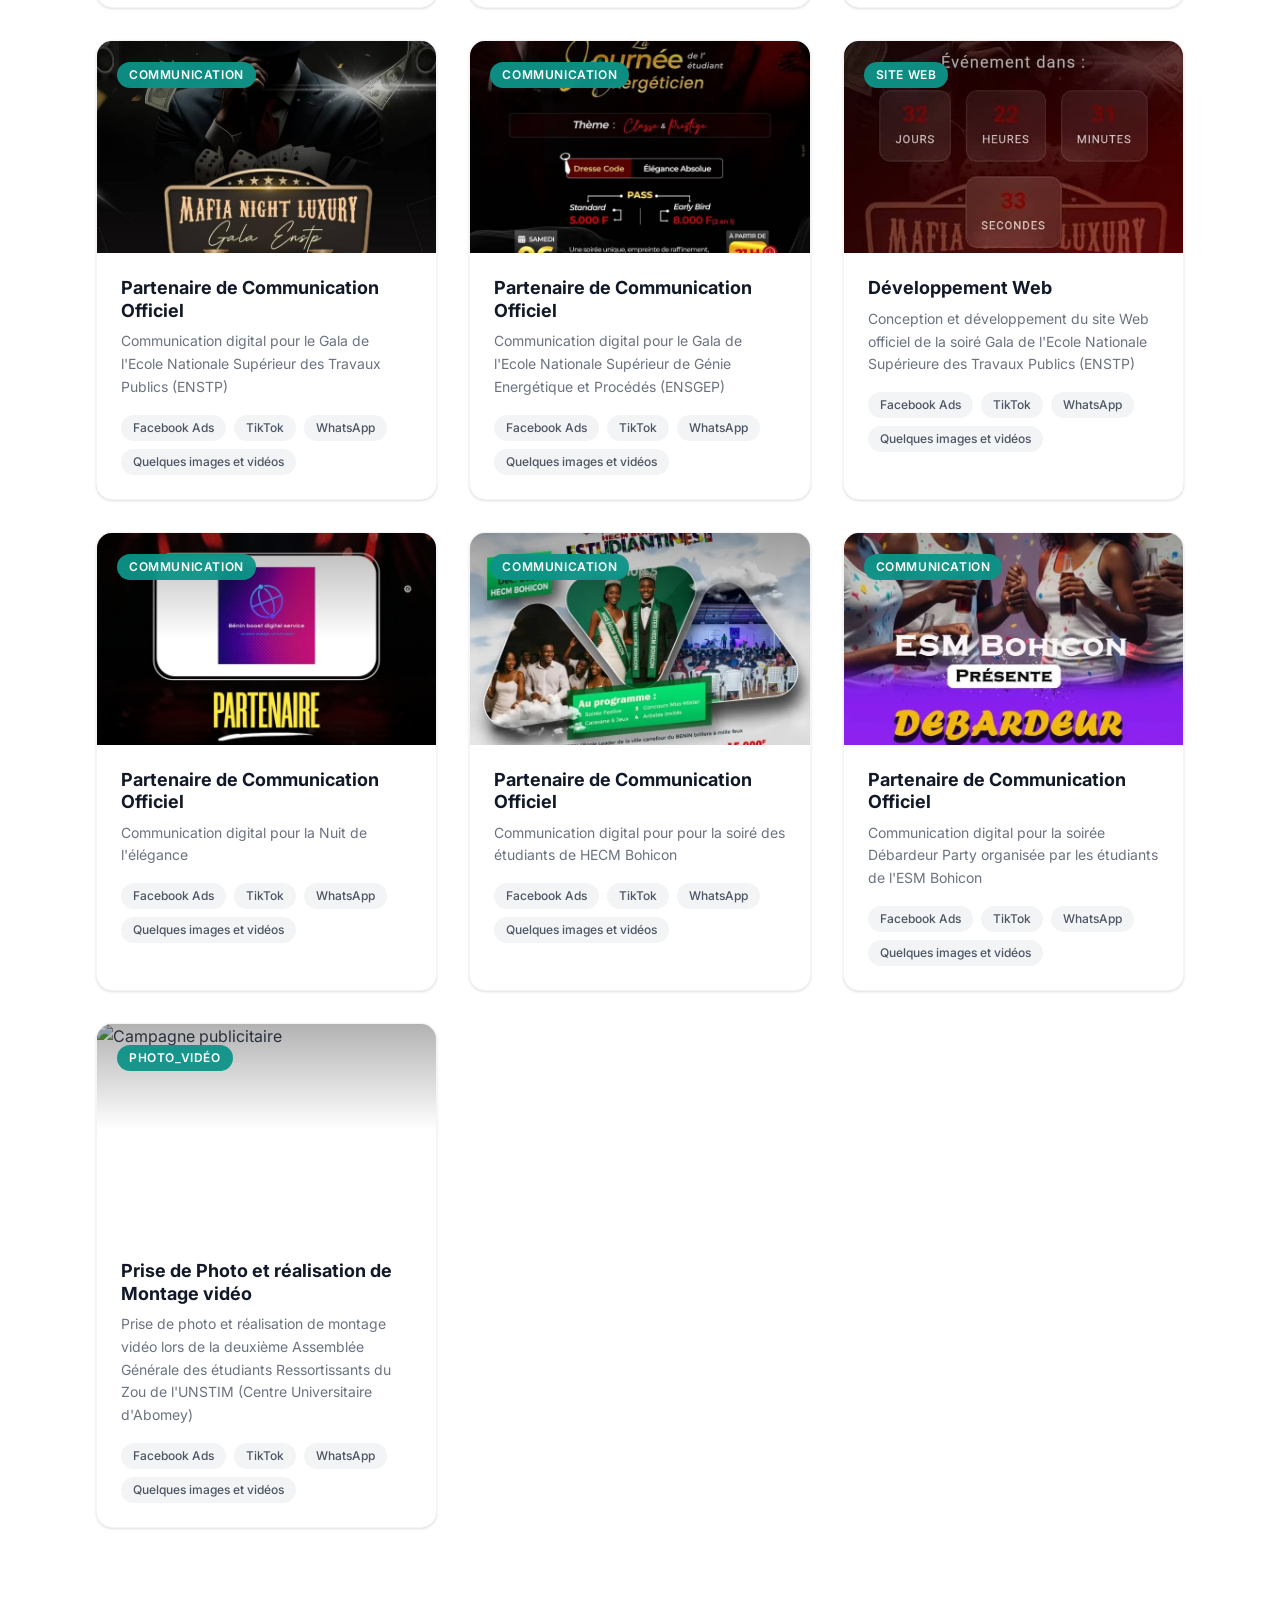
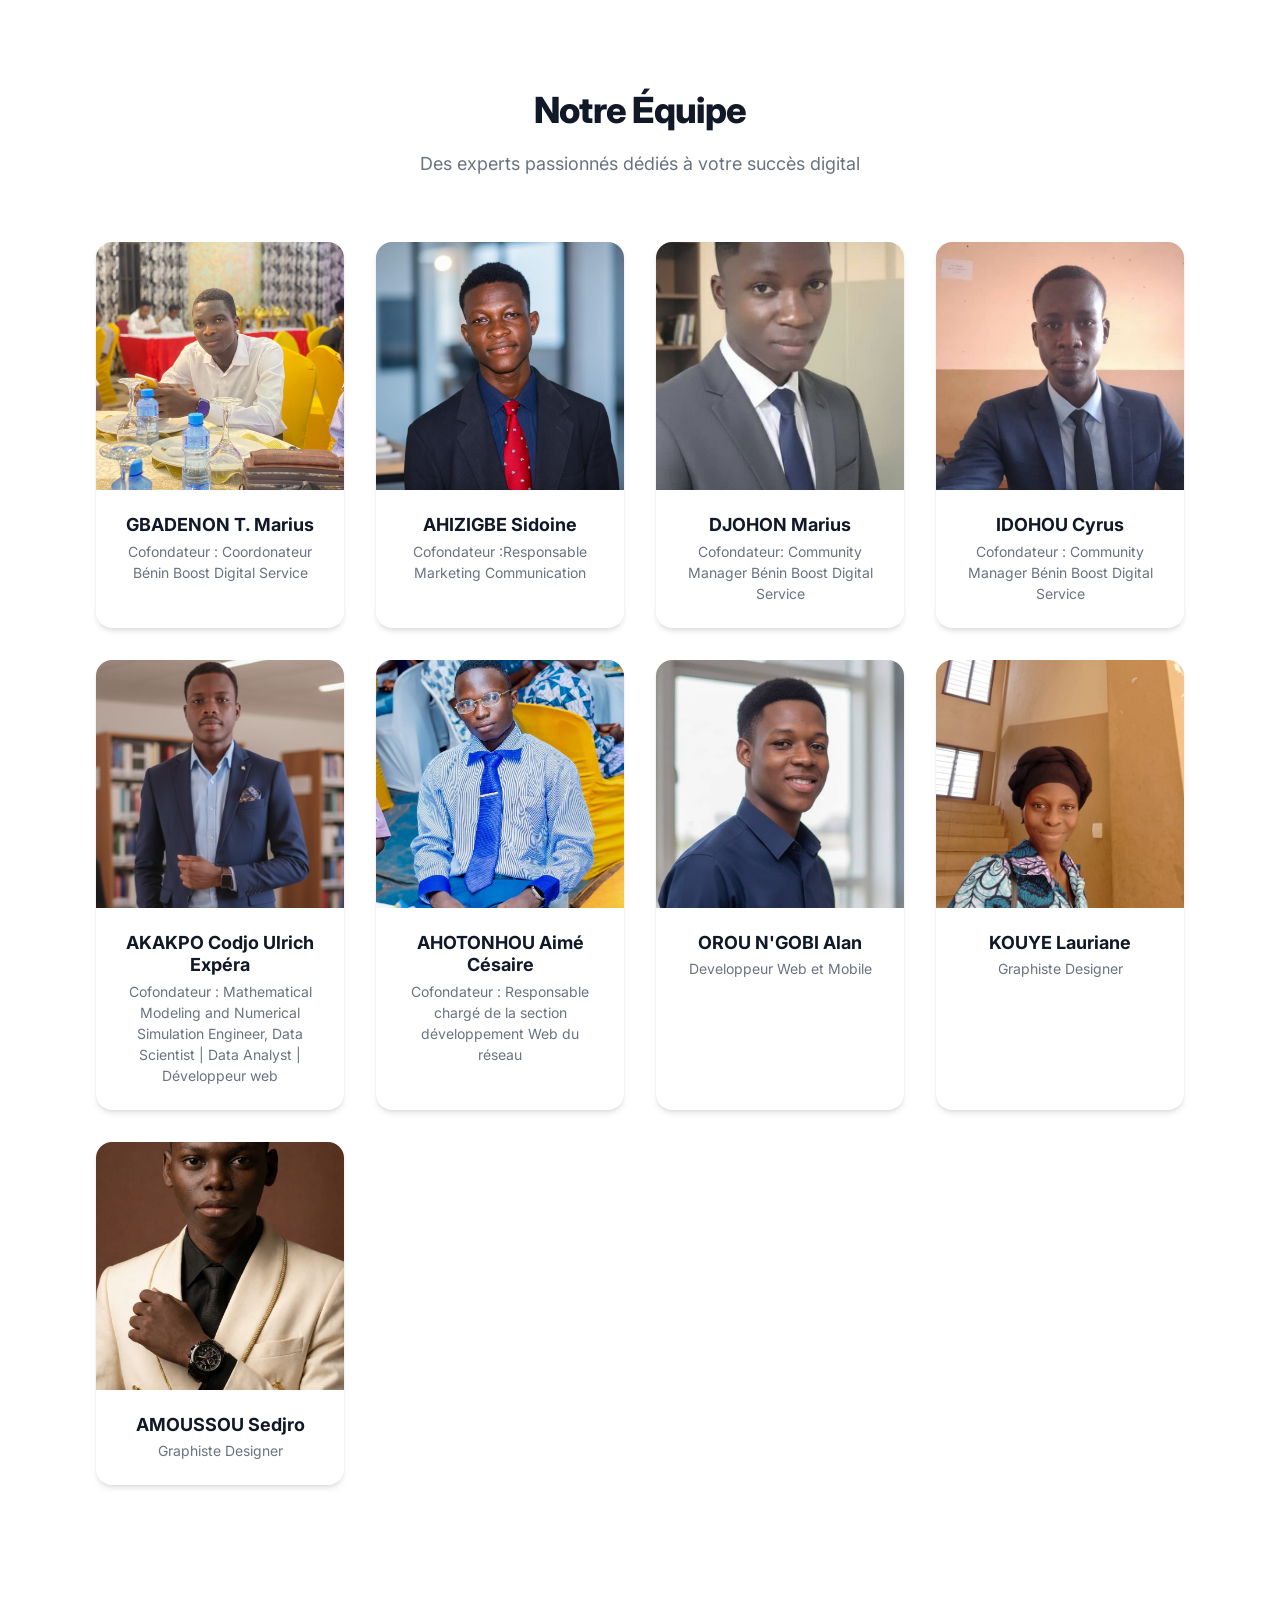
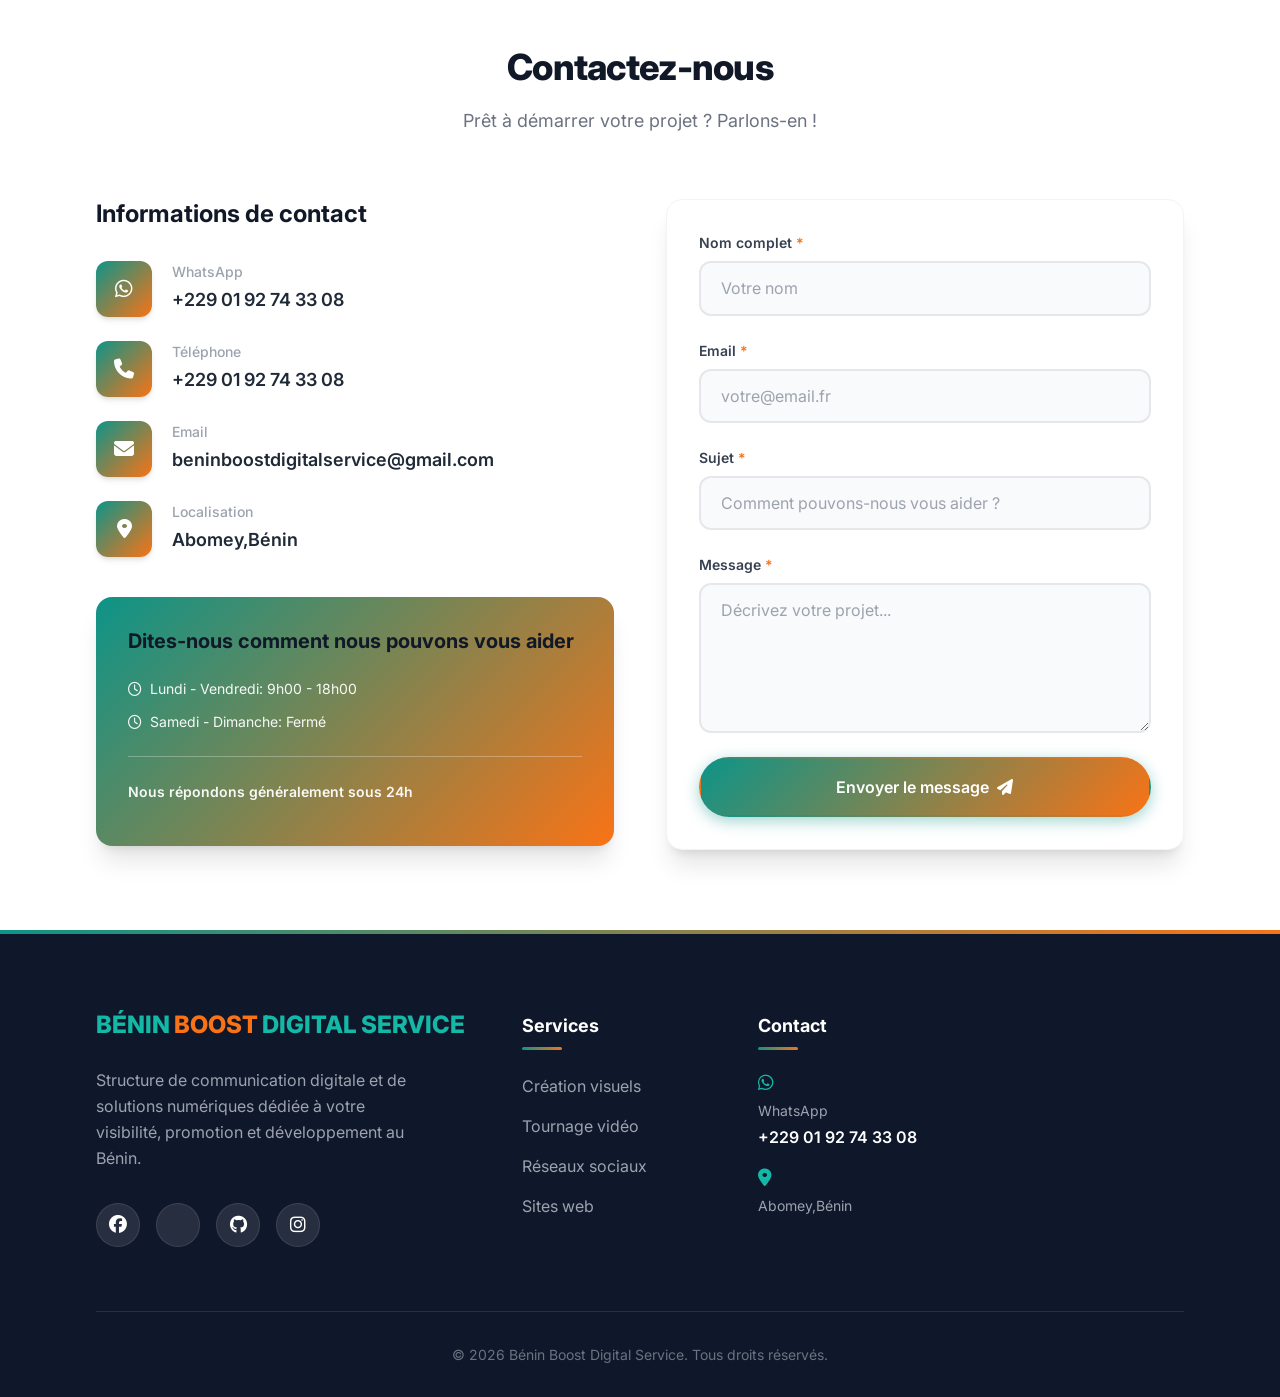
==== commit e25a6f9f: "Update footer social links with Facebook and WhatsApp" ====
--- a/index.htm
+++ b/index.htm
@@ -1214,8 +1214,8 @@
                     </p>
                     <!-- Réseaux sociaux footer -->
                     <div class="footer__socials">
-                        <a href="#" class="footer__social" title="LinkedIn"><i class="fab fa-linkedin-in"></i></a>
-                        <a href="#" class="footer__social" title="Twitter"><i class="fab fa-twitter"></i></a>
+                        <a href="https://www.facebook.com/profile.php?id=61577301784676" class="footer__social" title="LinkedIn"><i class="fab fa-facebook"></i></a>
+                        <a href="https://wa.me/2290192743308" class="footer__social" title="Twitter"><i class="fab fa-whatSapp"></i></a>
                         <a href="#" class="footer__social" title="GitHub"><i class="fab fa-github"></i></a>
                         <a href="#" class="footer__social" title="Instagram"><i class="fab fa-instagram"></i></a>
                     </div>
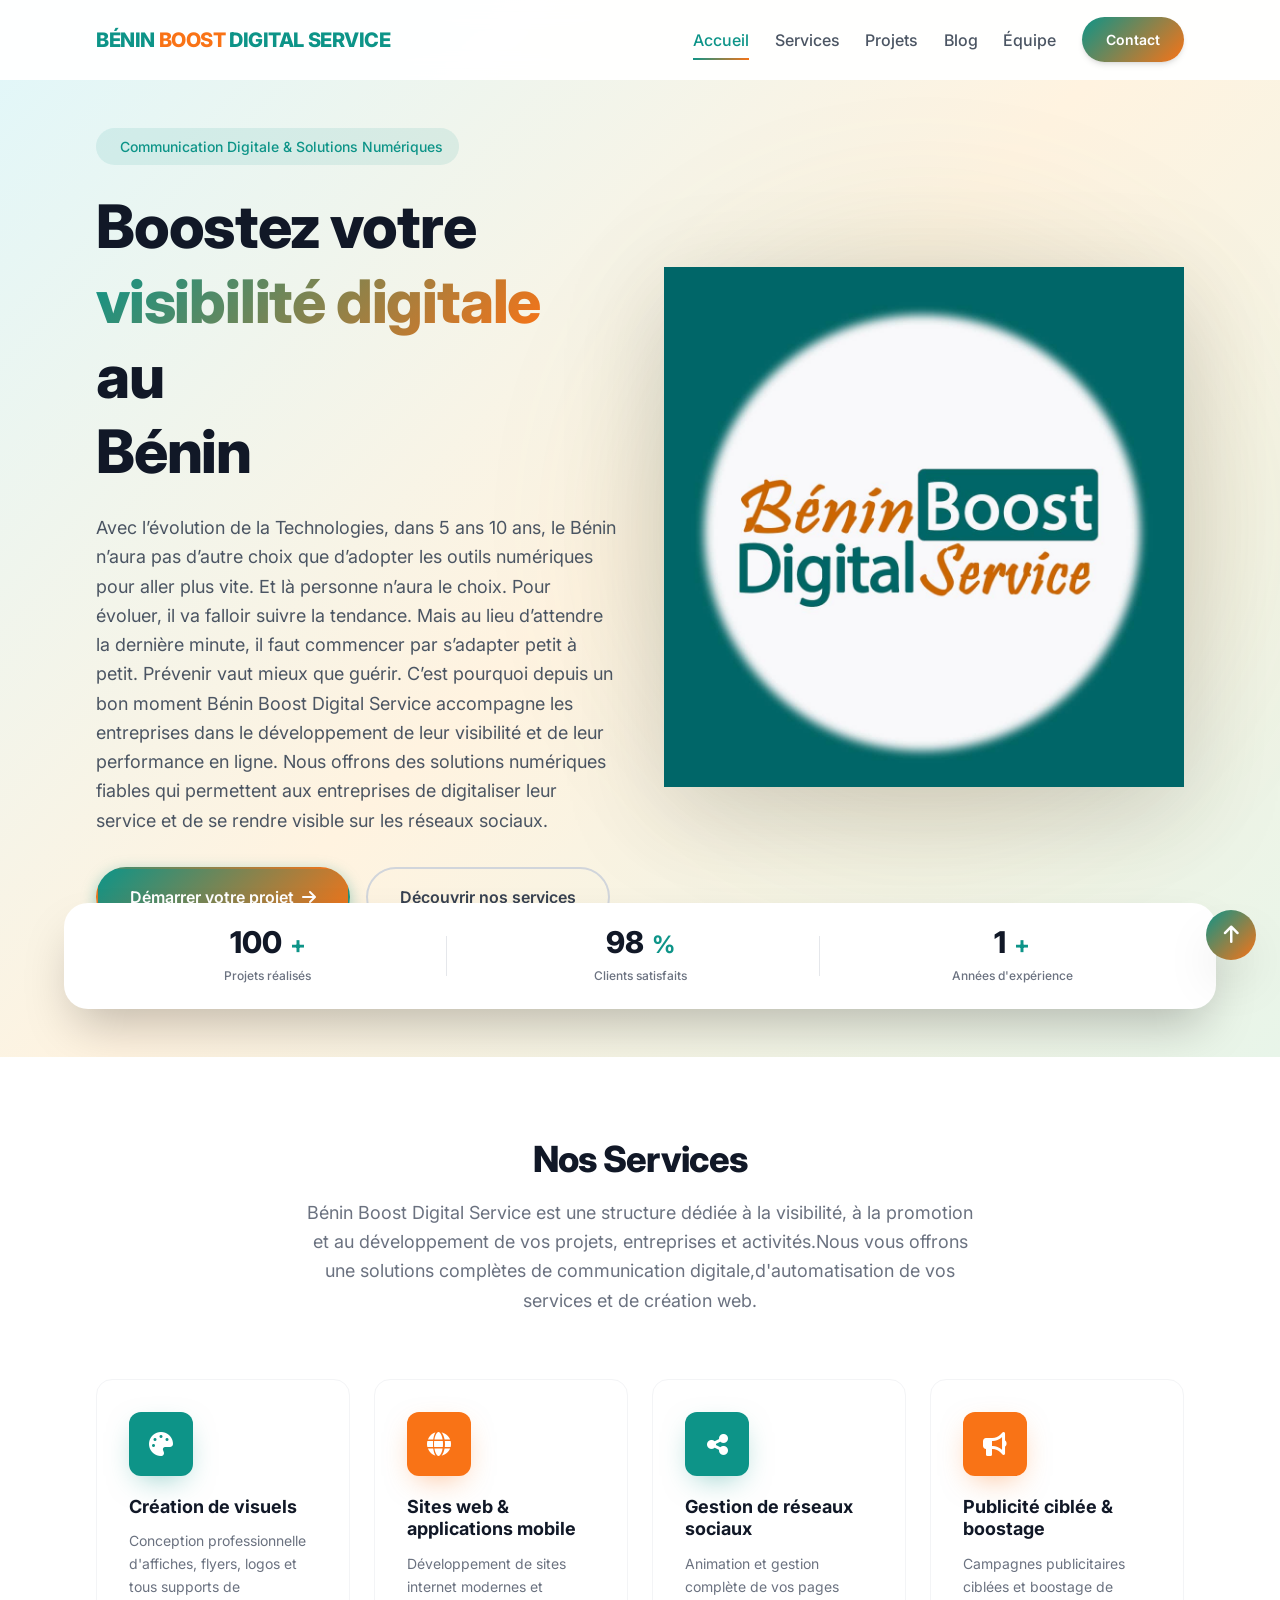
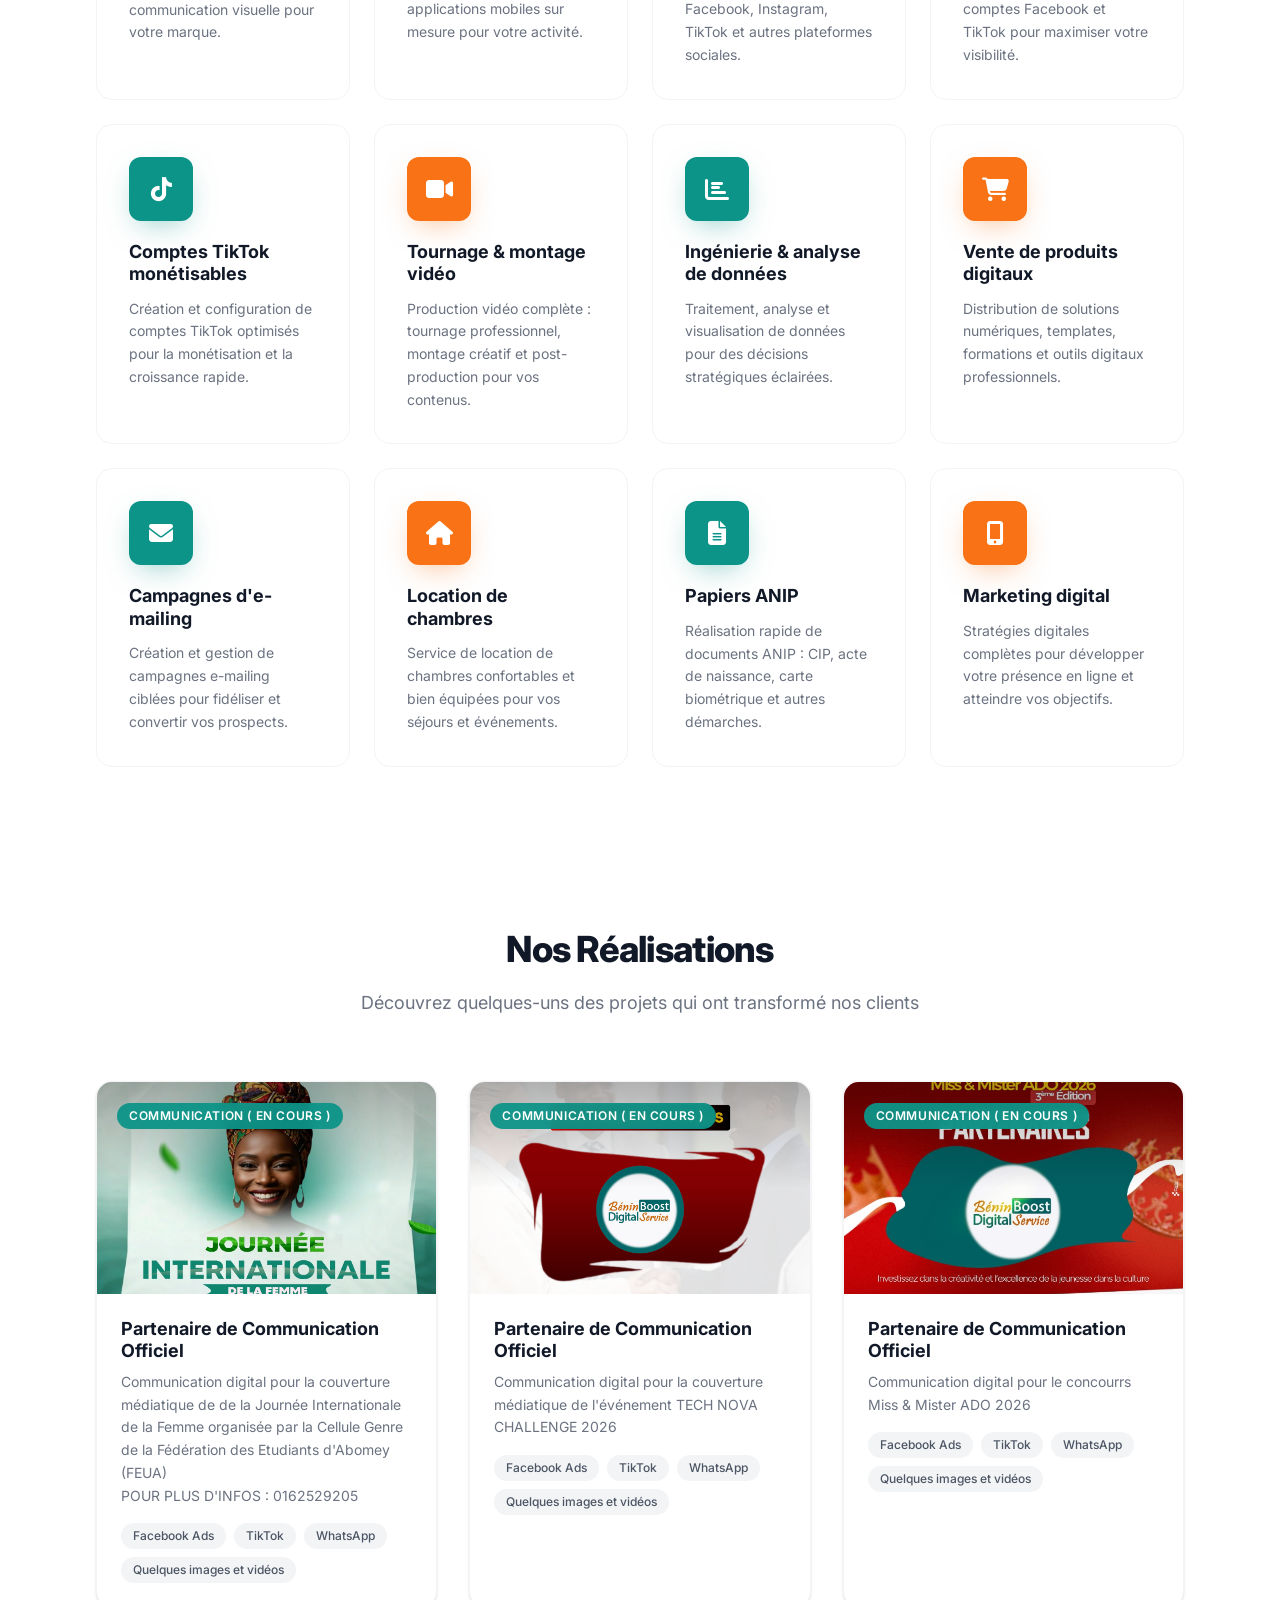
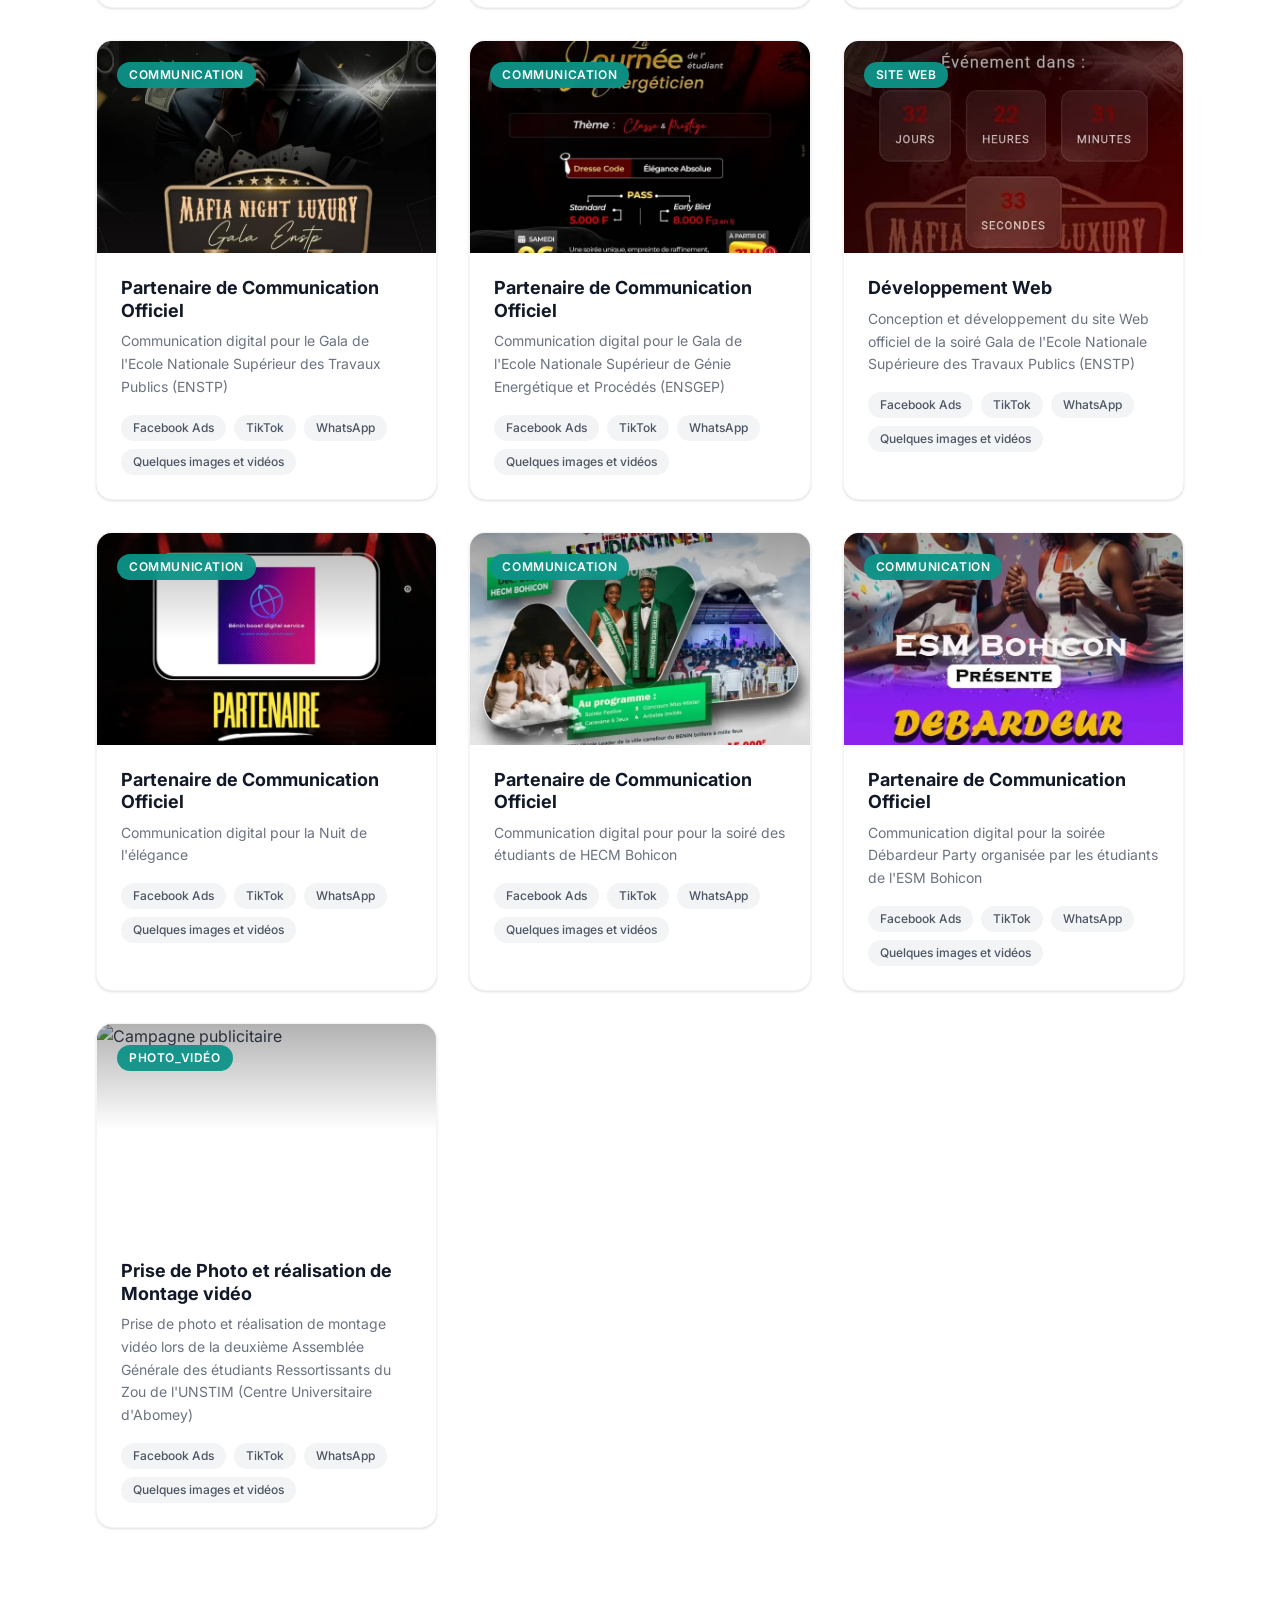
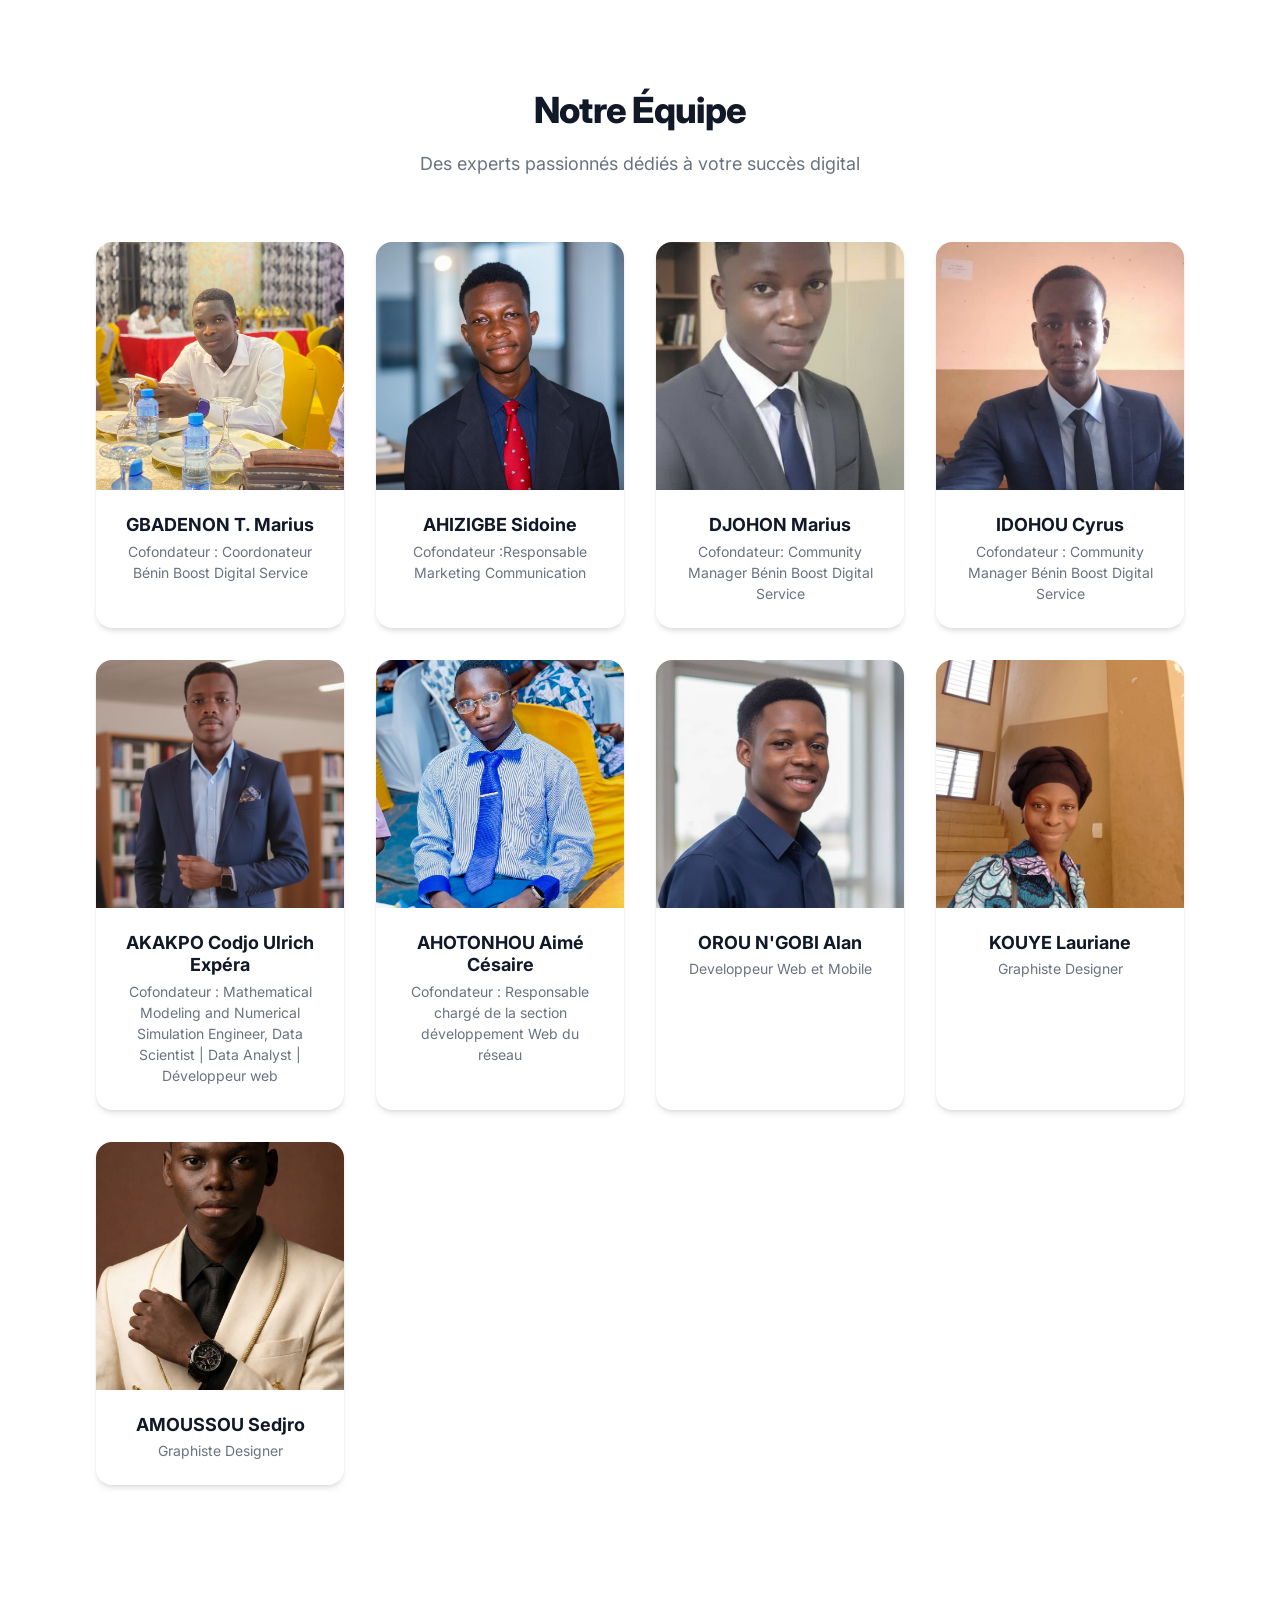
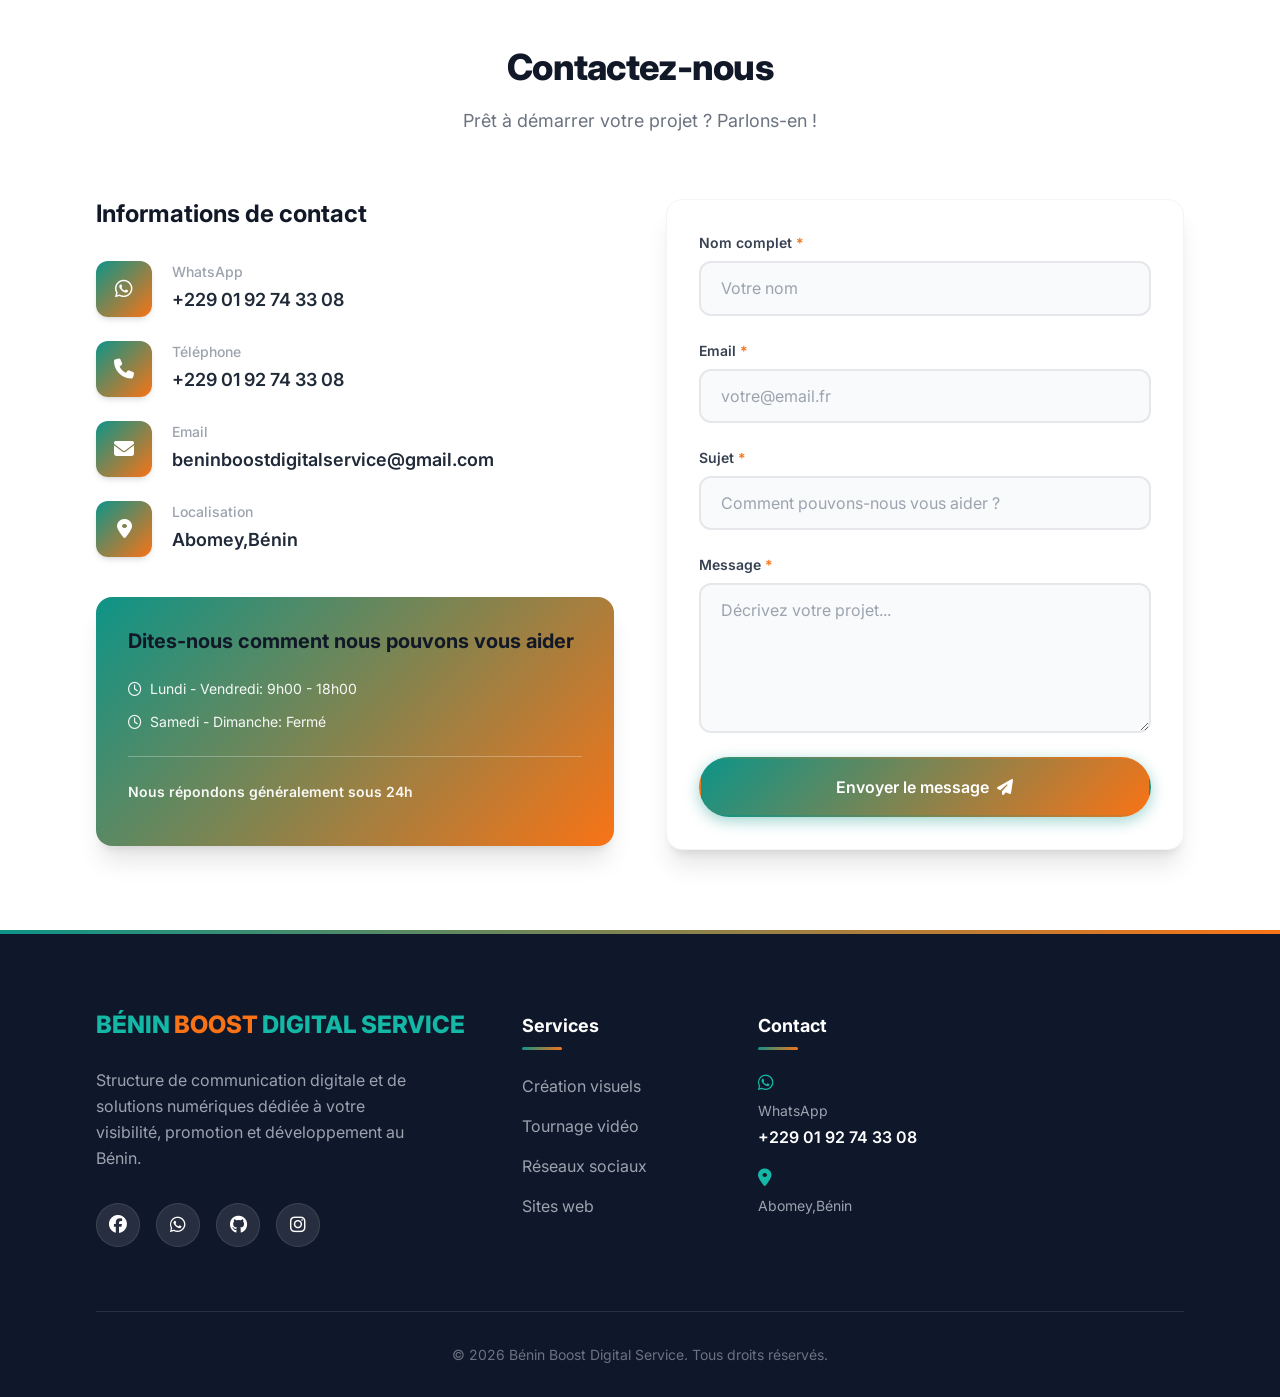
==== commit ff96b280: "Fix WhatsApp icon class in footer" ====
--- a/index.htm
+++ b/index.htm
@@ -1215,7 +1215,7 @@
                     <!-- Réseaux sociaux footer -->
                     <div class="footer__socials">
                         <a href="https://www.facebook.com/profile.php?id=61577301784676" class="footer__social" title="LinkedIn"><i class="fab fa-facebook"></i></a>
-                        <a href="https://wa.me/2290192743308" class="footer__social" title="Twitter"><i class="fab fa-whatSapp"></i></a>
+                        <a href="https://wa.me/2290192743308" class="footer__social" title="Twitter"><i class="fab fa-whatsapp""></i></a>
                         <a href="#" class="footer__social" title="GitHub"><i class="fab fa-github"></i></a>
                         <a href="#" class="footer__social" title="Instagram"><i class="fab fa-instagram"></i></a>
                     </div>
